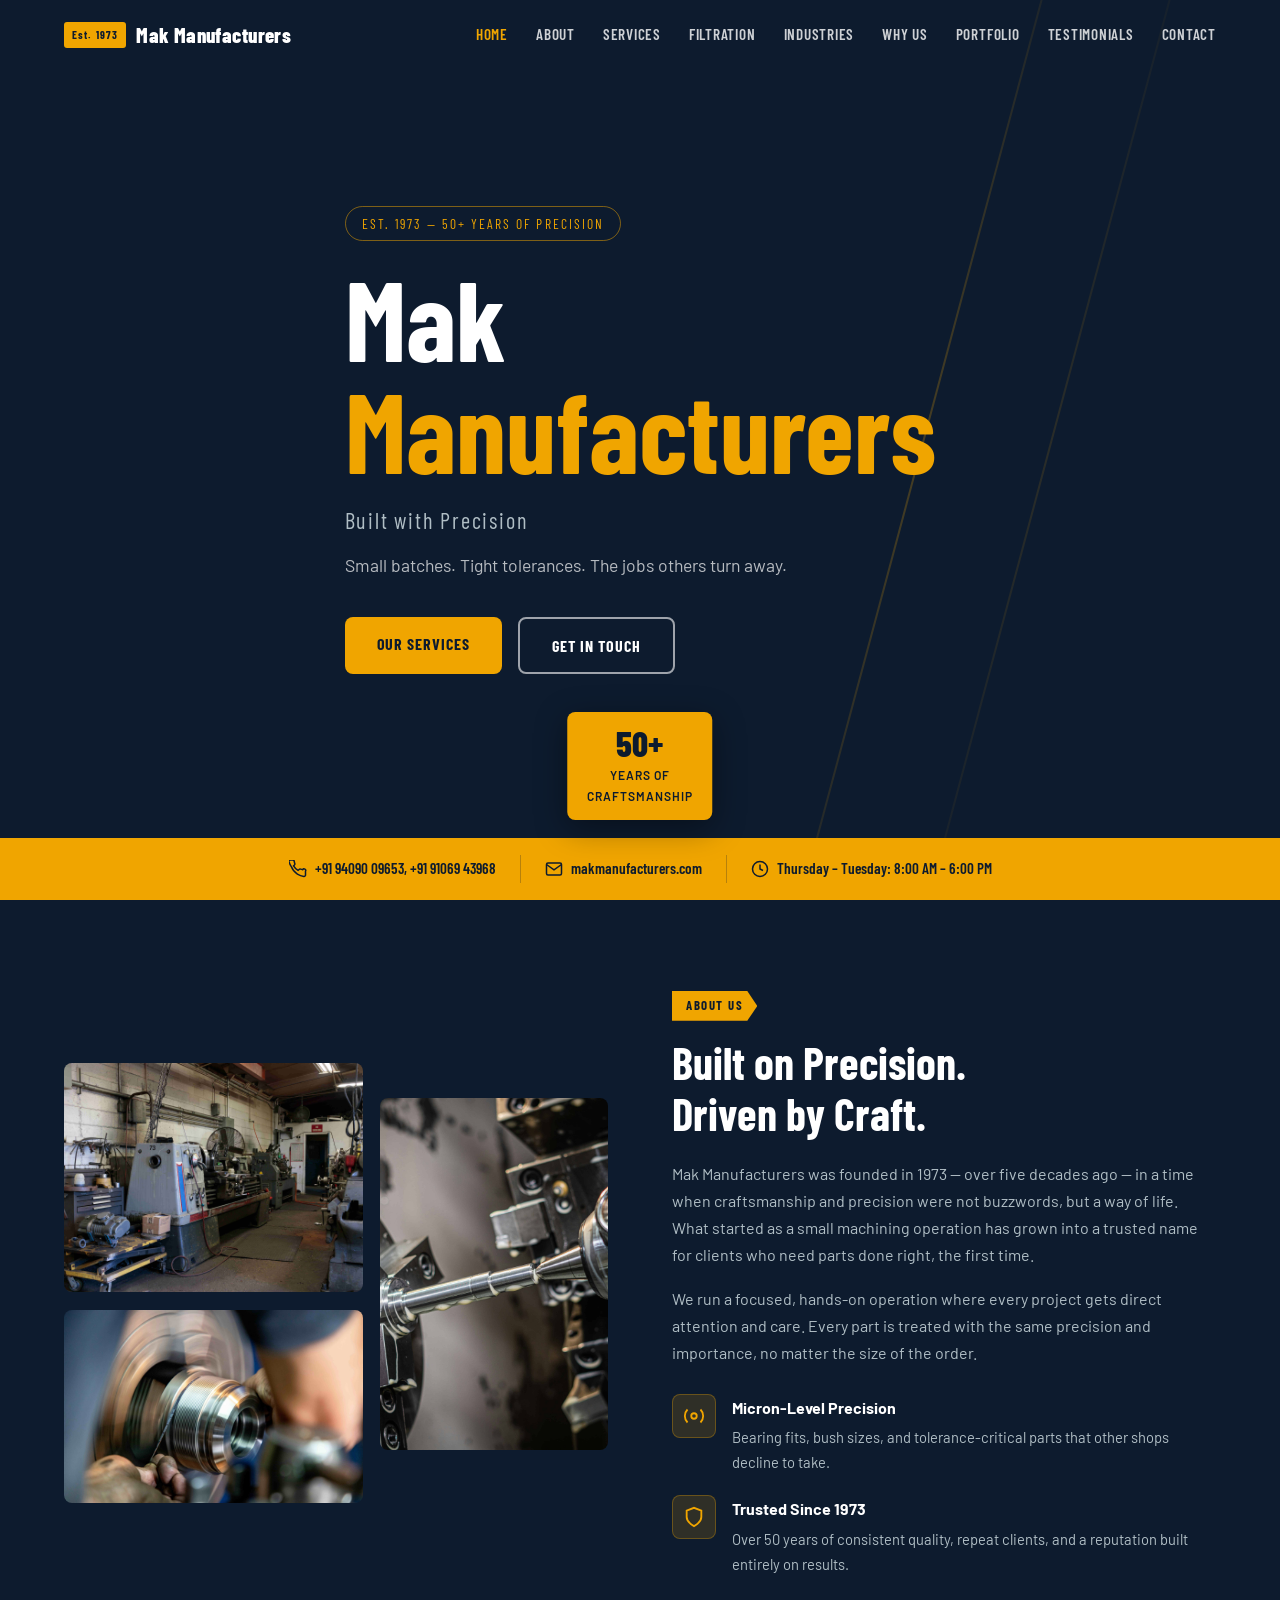
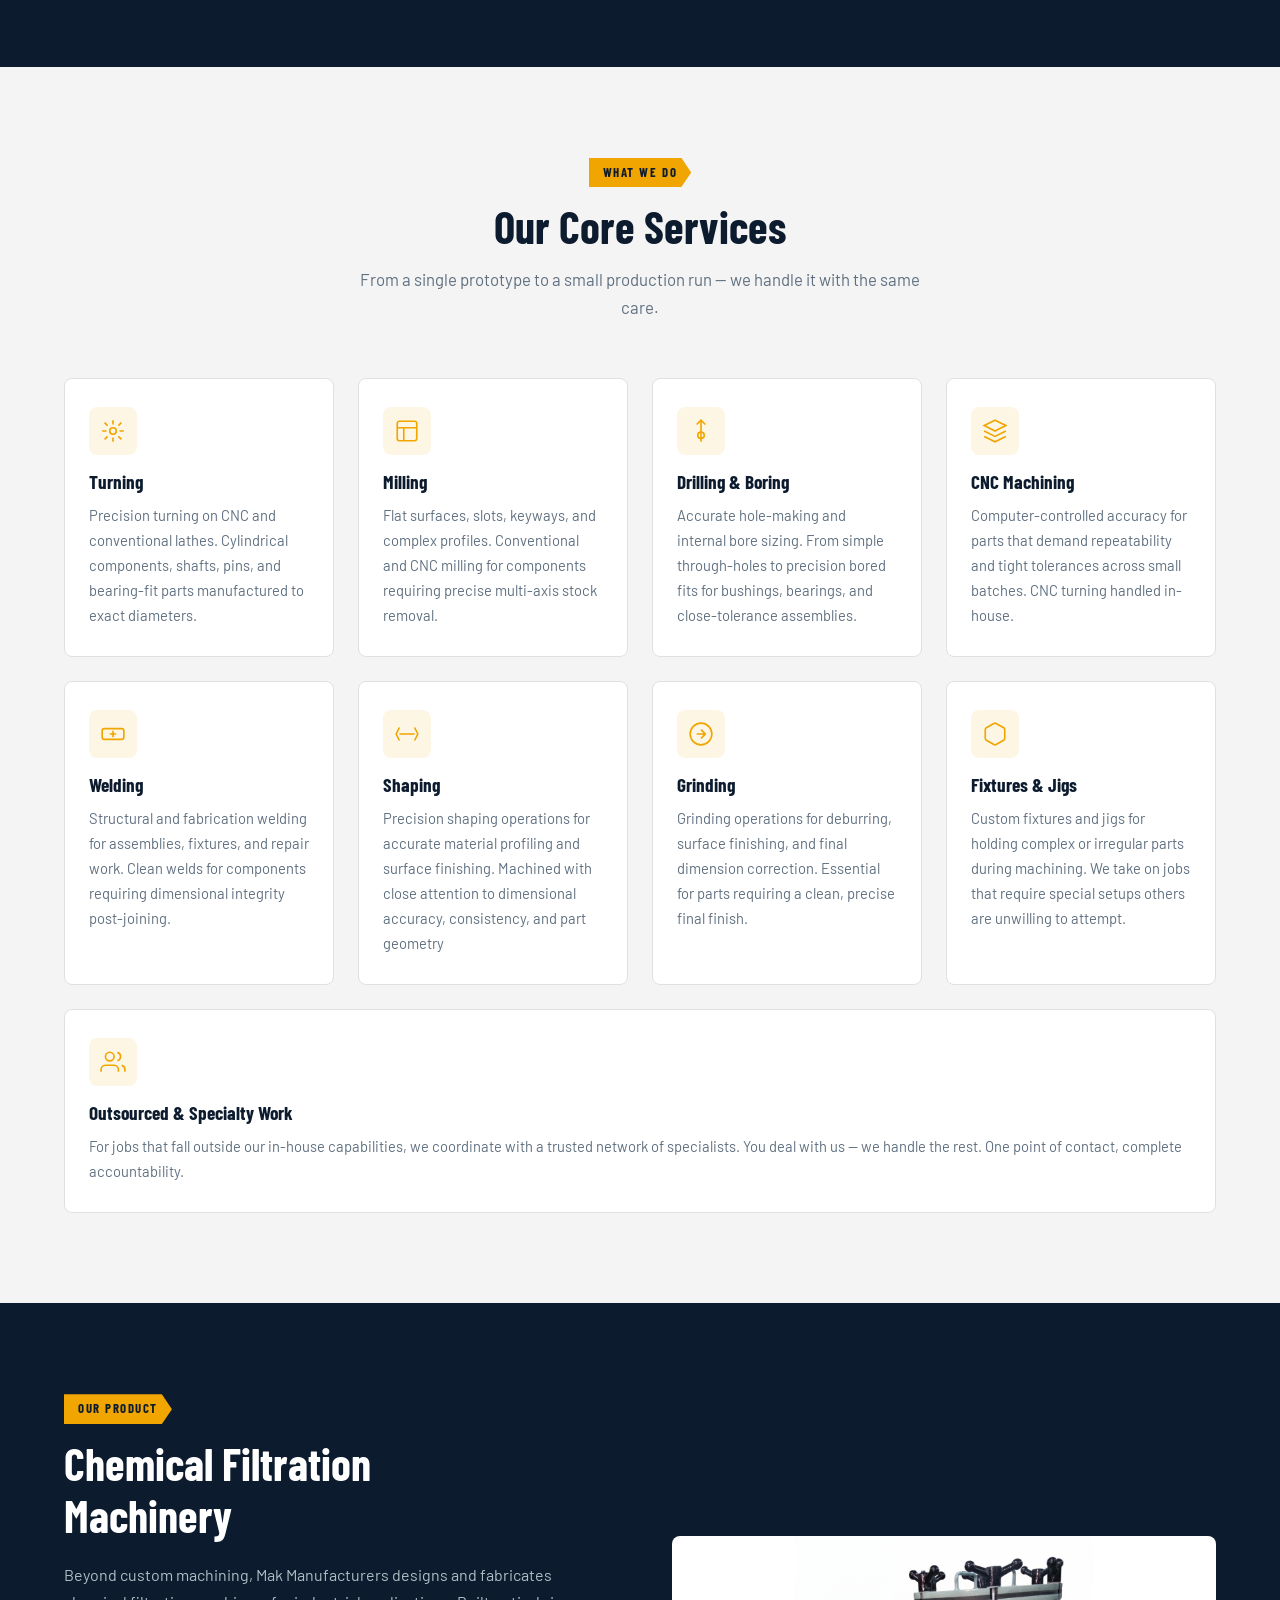
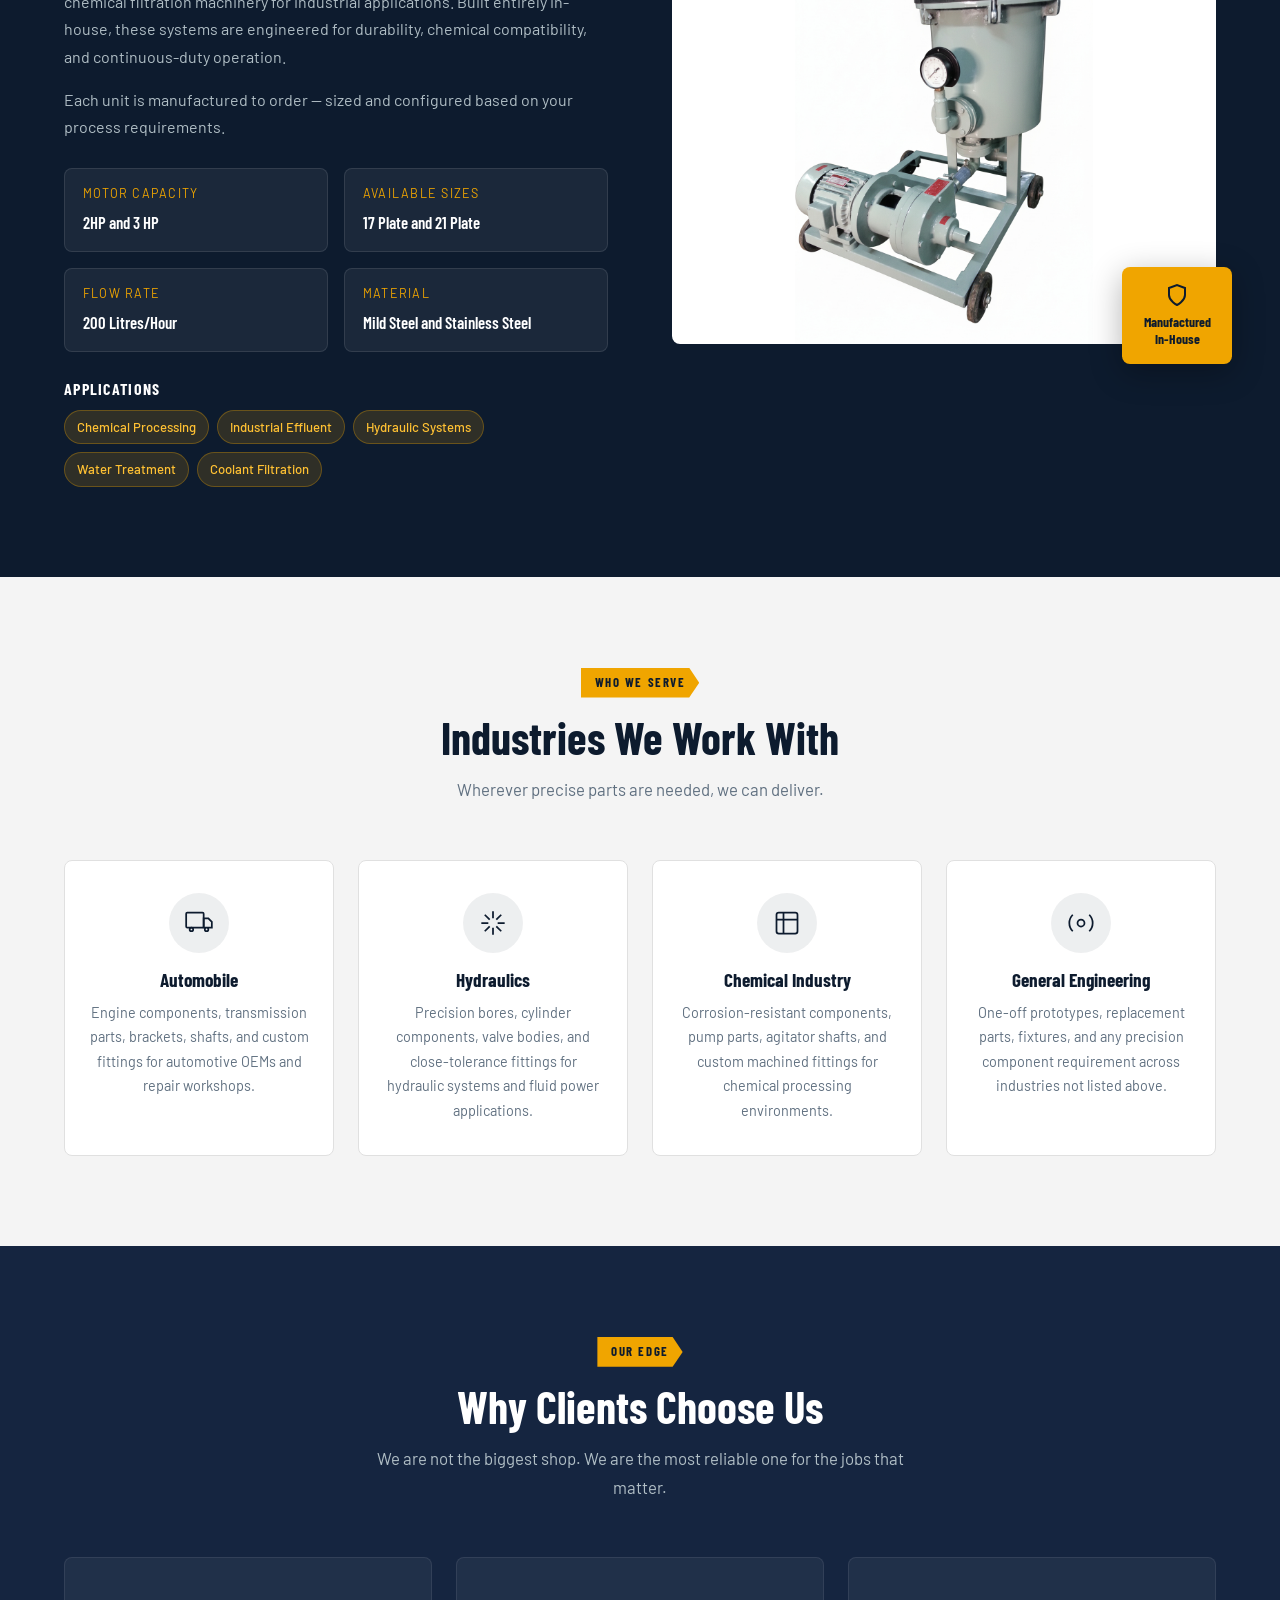
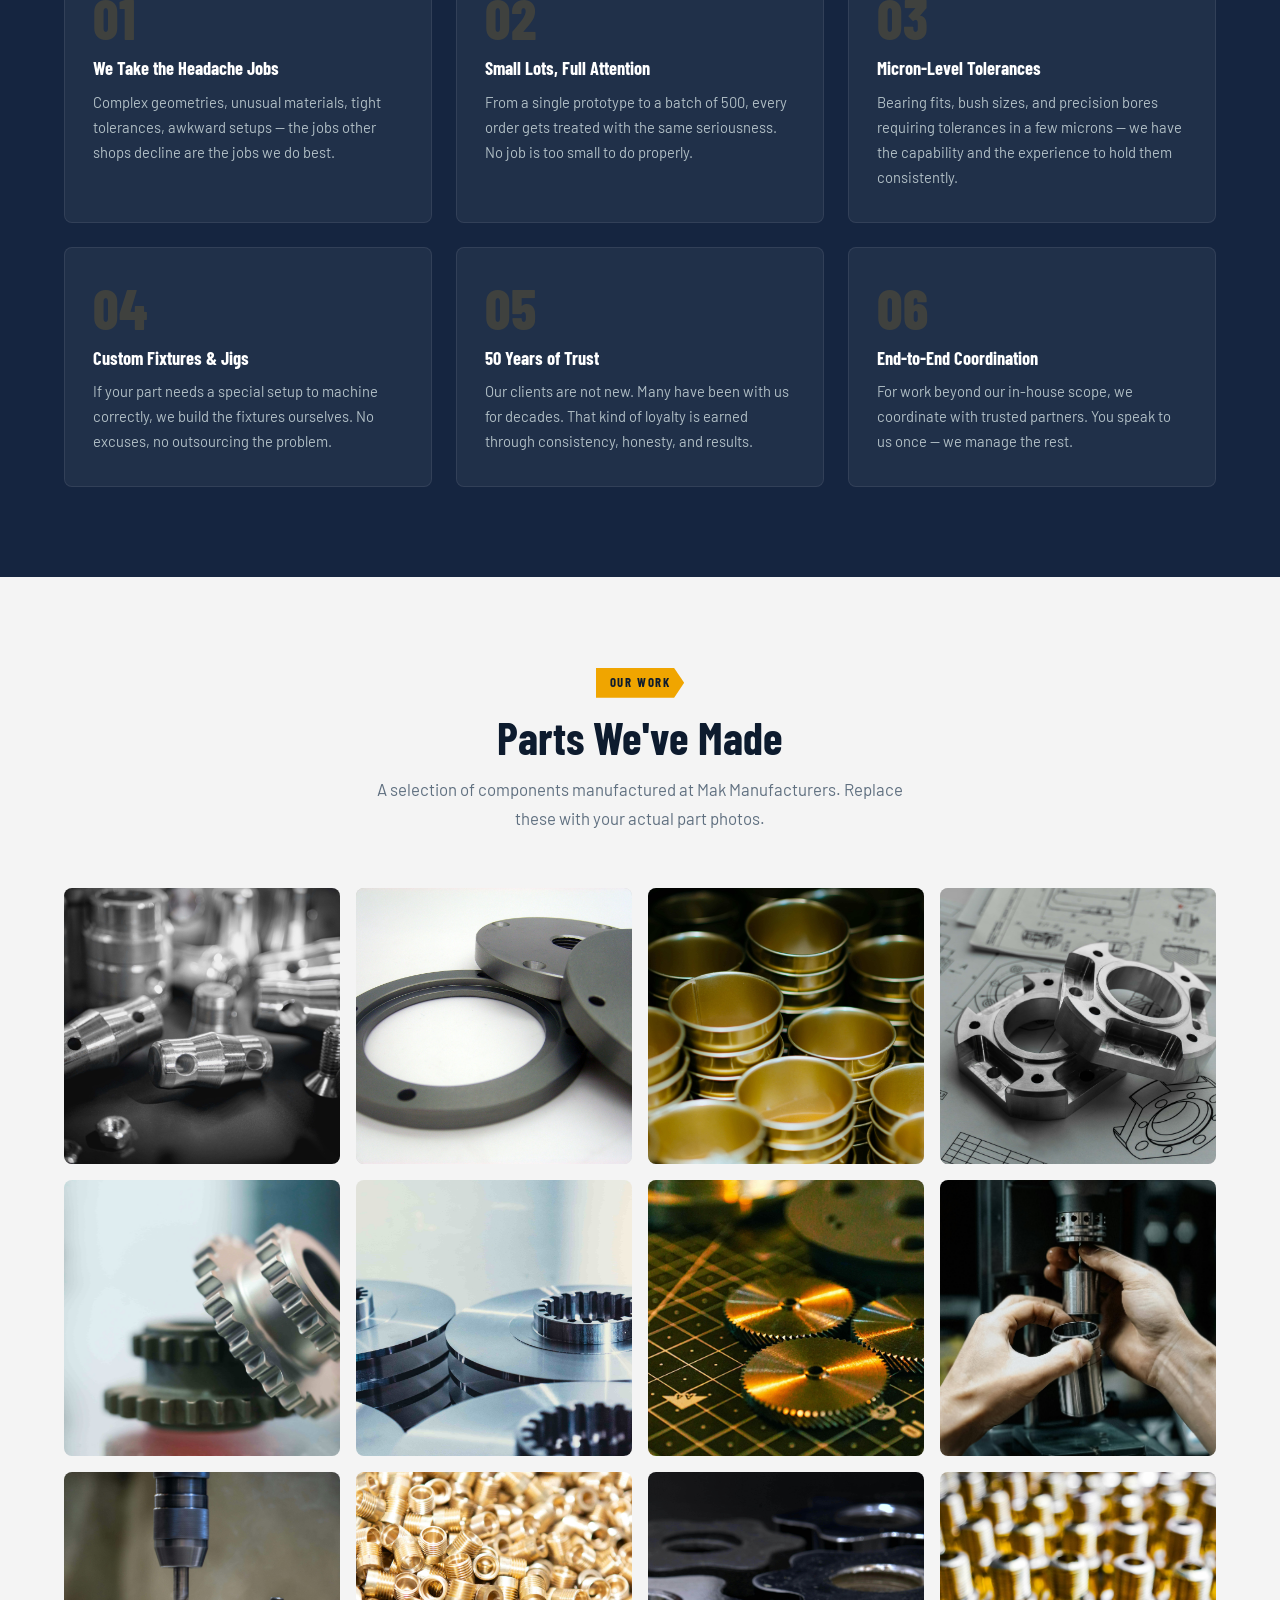
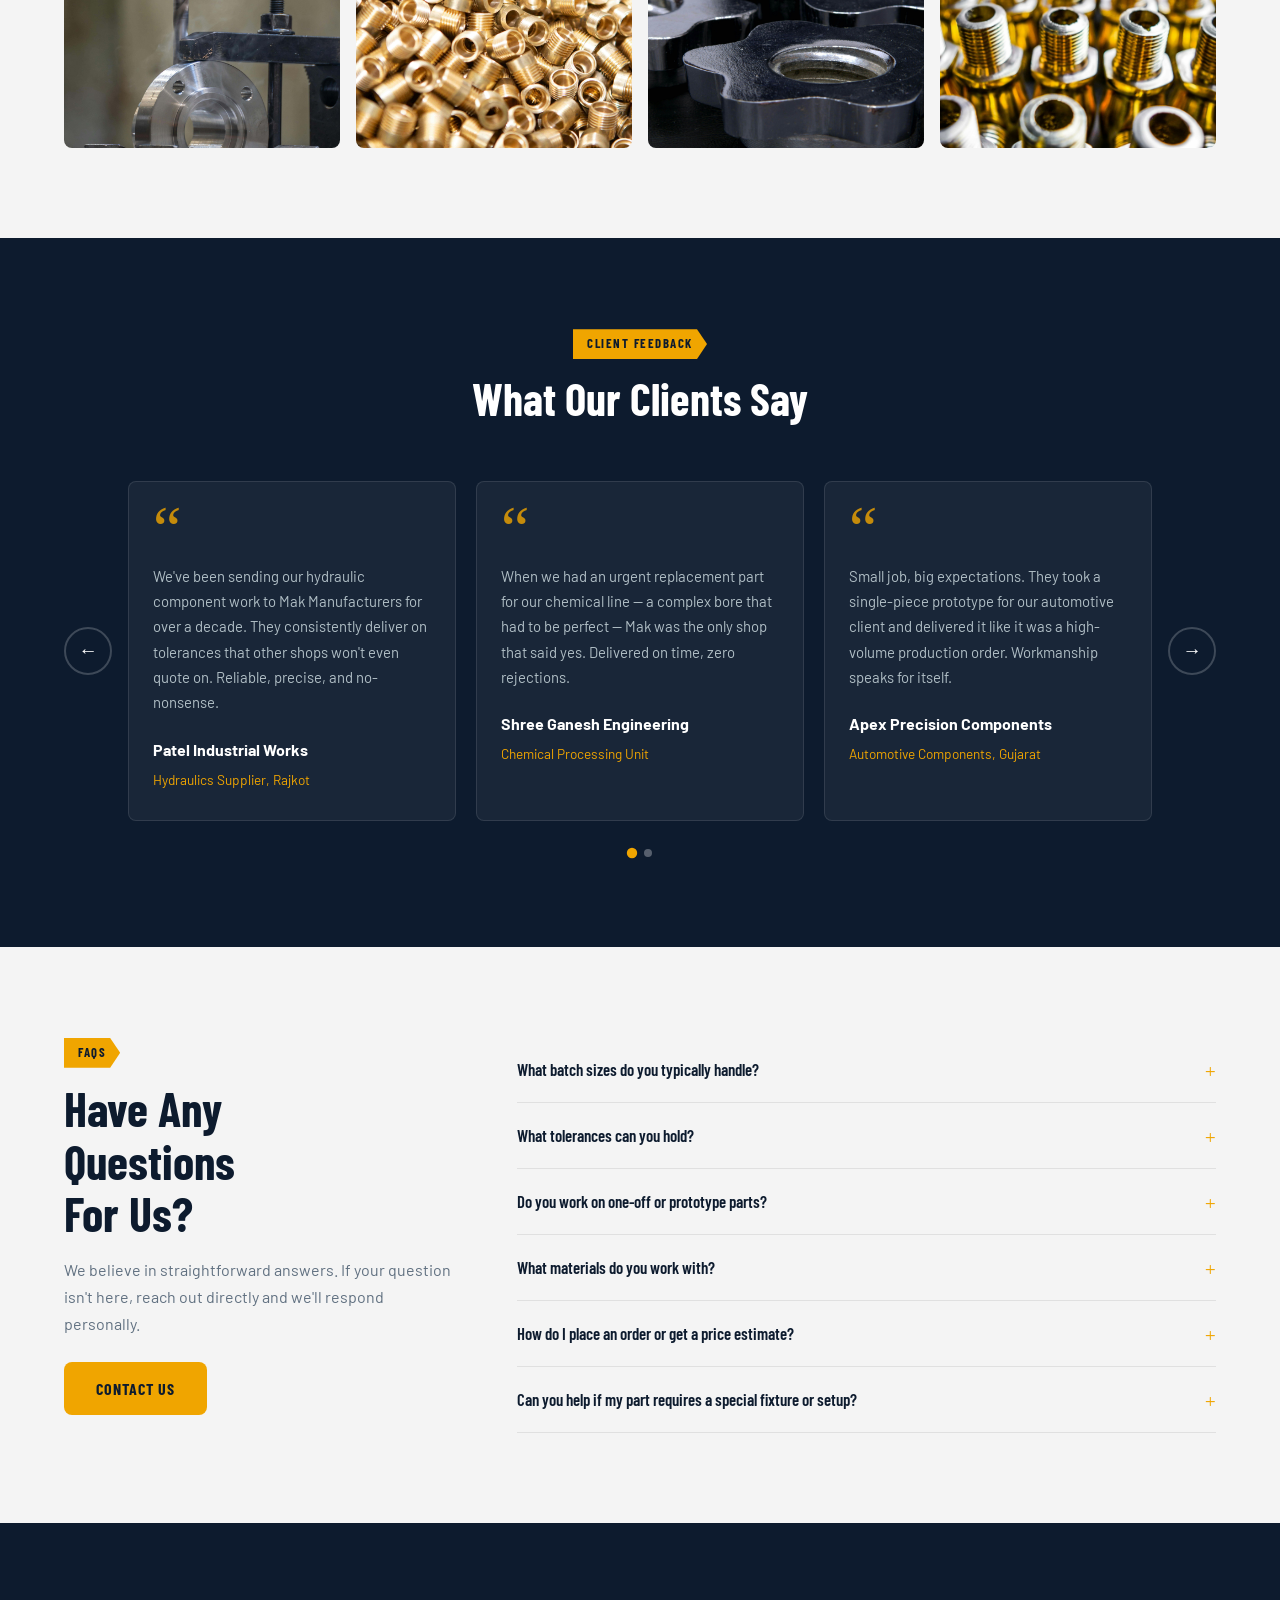
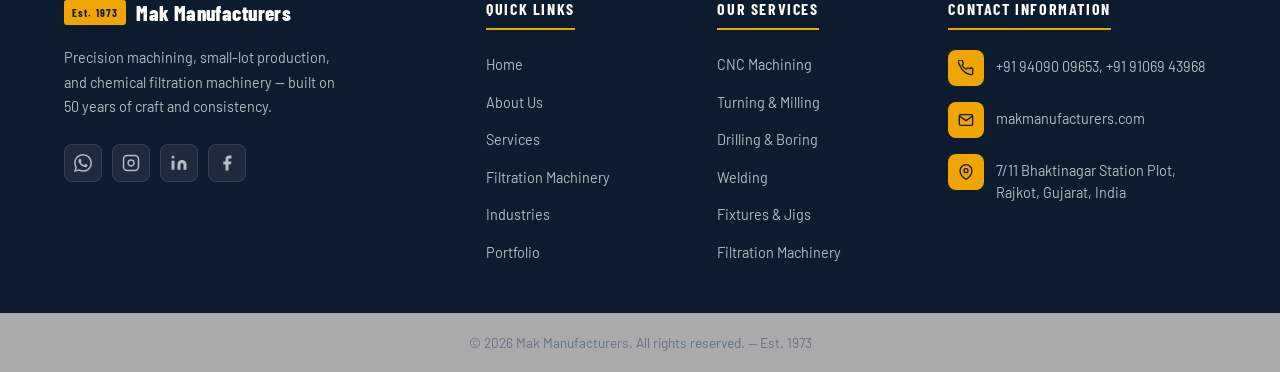
==== index.html @ 1091ca7b "Add files via upload" ====
<!doctype html>
<html lang="en">
  <head>
    <meta charset="UTF-8" />
    <meta name="viewport" content="width=device-width, initial-scale=1.0" />
    <title>Mak Manufacturers | Precision Machining Since 1973</title>
    <link rel="preconnect" href="https://fonts.googleapis.com" />
    <link rel="preconnect" href="https://fonts.gstatic.com" crossorigin />
    <link
      href="https://fonts.googleapis.com/css2?family=Barlow+Condensed:wght@400;600;700;800&family=Barlow:wght@300;400;500;600&display=swap"
      rel="stylesheet"
    />
    <link rel="stylesheet" href="style.css" />
  </head>
  <body>
    <!-- ============================================================
       NAVIGATION
  ============================================================ -->
    <header class="navbar" id="navbar">
      <div class="nav-inner">
        <a href="#home" class="nav-logo">
          <span class="logo-badge">Est. 1973</span>
          <span class="logo-name">Mak Manufacturers</span>
        </a>
        <nav class="nav-links" id="navLinks">
          <a href="#home">Home</a>
          <a href="#about">About</a>
          <a href="#services">Services</a>
          <a href="#filtration">Filtration</a>
          <a href="#industries">Industries</a>
          <a href="#why-us">Why Us</a>
          <a href="#portfolio">Portfolio</a>
          <a href="#testimonials">Testimonials</a>
          <a href="#contact">Contact</a>
        </nav>
        <button class="hamburger" id="hamburger" aria-label="Toggle menu">
          <span></span><span></span><span></span>
        </button>
      </div>
    </header>

    <!-- ============================================================
       HERO
  ============================================================ -->
    <section class="hero" id="home">
      <div class="hero-overlay"></div>
      <!-- Geometric accent lines -->
      <div class="hero-lines">
        <div class="hline hline-1"></div>
        <div class="hline hline-2"></div>
      </div>
      <div class="hero-content">
        <div class="hero-badge">Est. 1973 &mdash; 50+ Years of Precision</div>
        <h1 class="hero-title">
          Mak<br />
          <span class="hero-title-accent">Manufacturers</span>
        </h1>
        <p class="hero-tagline">Built with Precision</p>
        <p class="hero-sub">
          Small batches. Tight tolerances. The jobs others turn away.
        </p>
        <div class="hero-cta-row">
          <a href="#services" class="btn btn-primary">Our Services</a>
          <a href="#contact" class="btn btn-outline">Get In Touch</a>
        </div>
      </div>
      <!-- Bottom info bar -->
      <div class="hero-infobar">
        <div class="infobar-item">
          <svg
            viewBox="0 0 24 24"
            fill="none"
            stroke="currentColor"
            stroke-width="2"
          >
            <path
              d="M22 16.92v3a2 2 0 01-2.18 2 19.79 19.79 0 01-8.63-3.07A19.5 19.5 0 013.07 8.81 19.79 19.79 0 01.02 2.18 2 2 0 012 0h3a2 2 0 012 1.72c.127.96.361 1.903.7 2.81a2 2 0 01-.45 2.11L6.09 7.91a16 16 0 006 6l1.27-1.27a2 2 0 012.11-.45c.907.339 1.85.573 2.81.7A2 2 0 0122 14.92z"
            />
          </svg>
          <span>+91 94090 09653, +91 91069 43968</span>
        </div>
        <div class="infobar-divider"></div>
        <div class="infobar-item">
          <svg
            viewBox="0 0 24 24"
            fill="none"
            stroke="currentColor"
            stroke-width="2"
          >
            <path
              d="M4 4h16c1.1 0 2 .9 2 2v12c0 1.1-.9 2-2 2H4c-1.1 0-2-.9-2-2V6c0-1.1.9-2 2-2z"
            />
            <polyline points="22,6 12,13 2,6" />
          </svg>
          <span>makmanufacturers.com</span>
        </div>
        <div class="infobar-divider"></div>
        <div class="infobar-item">
          <svg
            viewBox="0 0 24 24"
            fill="none"
            stroke="currentColor"
            stroke-width="2"
          >
            <circle cx="12" cy="12" r="10" />
            <polyline points="12 6 12 12 16 14" />
          </svg>
          <span>Thursday – Tuesday: 8:00 AM – 6:00 PM</span>
        </div>
      </div>
    </section>

    <!-- ============================================================
       ABOUT US
  ============================================================ -->
    <section class="about section-dark" id="about">
      <div class="container">
        <div class="about-grid">
          <!-- Image collage -->
          <div class="about-images">
            <div class="img-collage">
              <div class="img-card img-card-top">
                <img
                  src="assets/about-1.jpg"
                  alt="Machine shop floor"
                  onerror="this.parentElement.classList.add('img-placeholder')"
                />
              </div>
              <div class="img-card img-card-bottom">
                <img
                  src="assets/about-2.jpg"
                  alt="Precision machined part"
                  onerror="this.parentElement.classList.add('img-placeholder')"
                />
              </div>
              <div class="img-card img-card-right">
                <img
                  src="assets/about-3.jpg"
                  alt="CNC work in progress"
                  onerror="this.parentElement.classList.add('img-placeholder')"
                />
              </div>
            </div>
            <!-- Floating stat badge -->
            <div class="stat-badge">
              <span class="stat-num">50+</span>
              <span class="stat-label">Years of<br />Craftsmanship</span>
            </div>
          </div>
          <!-- Text content -->
          <div class="about-text">
            <div class="section-label">About Us</div>
            <h2 class="section-title">
              Built on Precision.<br />Driven by Craft.
            </h2>
            <p>
              Mak Manufacturers was founded in 1973 — over five decades ago — in
              a time when craftsmanship and precision were not buzzwords, but a
              way of life. What started as a small machining operation has grown
              into a trusted name for clients who need parts done right, the
              first time.
            </p>
            <p>
              We run a focused, hands-on operation where every project gets
              direct attention and care. Every part is treated with the same
              precision and importance, no matter the size of the order.
            </p>
            <div class="about-highlights">
              <div class="highlight-item">
                <div class="highlight-icon">
                  <svg
                    viewBox="0 0 24 24"
                    fill="none"
                    stroke="currentColor"
                    stroke-width="2"
                  >
                    <circle cx="12" cy="12" r="3" />
                    <path
                      d="M19.07 4.93a10 10 0 010 14.14M4.93 4.93a10 10 0 000 14.14"
                    />
                  </svg>
                </div>
                <div>
                  <strong>Micron-Level Precision</strong>
                  <p>
                    Bearing fits, bush sizes, and tolerance-critical parts that
                    other shops decline to take.
                  </p>
                </div>
              </div>
              <div class="highlight-item">
                <div class="highlight-icon">
                  <svg
                    viewBox="0 0 24 24"
                    fill="none"
                    stroke="currentColor"
                    stroke-width="2"
                  >
                    <path d="M12 22s8-4 8-10V5l-8-3-8 3v7c0 6 8 10 8 10z" />
                  </svg>
                </div>
                <div>
                  <strong>Trusted Since 1973</strong>
                  <p>
                    Over 50 years of consistent quality, repeat clients, and a
                    reputation built entirely on results.
                  </p>
                </div>
              </div>
            </div>
          </div>
        </div>
      </div>
    </section>

    <!-- ============================================================
       SERVICES
  ============================================================ -->
    <section class="services section-light" id="services">
      <div class="container">
        <div class="section-header">
          <div class="section-label">What We Do</div>
          <h2 class="section-title">Our Core Services</h2>
          <p class="section-sub">
            From a single prototype to a small production run — we handle it
            with the same care.
          </p>
        </div>
        <div class="services-grid">
          <div class="service-card">
            <div class="service-icon">
              <svg
                viewBox="0 0 24 24"
                fill="none"
                stroke="currentColor"
                stroke-width="1.5"
              >
                <circle cx="12" cy="12" r="3" />
                <path
                  d="M12 2v4M12 18v4M4.22 4.22l2.83 2.83M16.95 16.95l2.83 2.83M2 12h4M18 12h4M4.22 19.78l2.83-2.83M16.95 7.05l2.83-2.83"
                />
              </svg>
            </div>
            <h3>Turning</h3>
            <p>
              Precision turning on CNC and conventional lathes. Cylindrical
              components, shafts, pins, and bearing-fit parts manufactured to
              exact diameters.
            </p>
          </div>

          <div class="service-card">
            <div class="service-icon">
              <svg
                viewBox="0 0 24 24"
                fill="none"
                stroke="currentColor"
                stroke-width="1.5"
              >
                <rect x="3" y="3" width="18" height="18" rx="2" />
                <path d="M3 9h18M9 21V9" />
              </svg>
            </div>
            <h3>Milling</h3>
            <p>
              Flat surfaces, slots, keyways, and complex profiles. Conventional
              and CNC milling for components requiring precise multi-axis stock
              removal.
            </p>
          </div>

          <div class="service-card">
            <div class="service-icon">
              <svg
                viewBox="0 0 24 24"
                fill="none"
                stroke="currentColor"
                stroke-width="1.5"
              >
                <line x1="12" y1="2" x2="12" y2="22" />
                <path d="M8 6l4-4 4 4" />
                <circle cx="12" cy="16" r="3" />
              </svg>
            </div>
            <h3>Drilling &amp; Boring</h3>
            <p>
              Accurate hole-making and internal bore sizing. From simple
              through-holes to precision bored fits for bushings, bearings, and
              close-tolerance assemblies.
            </p>
          </div>

          <div class="service-card">
            <div class="service-icon">
              <svg
                viewBox="0 0 24 24"
                fill="none"
                stroke="currentColor"
                stroke-width="1.5"
              >
                <path
                  d="M12 2L2 7l10 5 10-5-10-5zM2 17l10 5 10-5M2 12l10 5 10-5"
                />
              </svg>
            </div>
            <h3>CNC Machining</h3>
            <p>
              Computer-controlled accuracy for parts that demand repeatability
              and tight tolerances across small batches. CNC turning handled
              in-house.
            </p>
          </div>

          <div class="service-card">
            <div class="service-icon">
              <svg
                viewBox="0 0 24 24"
                fill="none"
                stroke="currentColor"
                stroke-width="1.5"
              >
                <path
                  d="M20 7H4a2 2 0 00-2 2v6a2 2 0 002 2h16a2 2 0 002-2V9a2 2 0 00-2-2z"
                />
                <path d="M9 12h6M12 9v6" />
              </svg>
            </div>
            <h3>Welding</h3>
            <p>
              Structural and fabrication welding for assemblies, fixtures, and
              repair work. Clean welds for components requiring dimensional
              integrity post-joining.
            </p>
          </div>

          <div class="service-card">
            <div class="service-icon">
              <svg
                viewBox="0 0 24 24"
                fill="none"
                stroke="currentColor"
                stroke-width="1.5"
              >
                <line x1="5" y1="12" x2="19" y2="12" />
                <path d="M5 6l-3 6 3 6" />
                <path d="M19 6l3 6-3 6" />
              </svg>
            </div>
            <h3>Shaping</h3>
            <p>
              Precision shaping operations for accurate material profiling and
              surface finishing. Machined with close attention to dimensional
              accuracy, consistency, and part geometry
            </p>
          </div>

          <div class="service-card">
            <div class="service-icon">
              <svg
                viewBox="0 0 24 24"
                fill="none"
                stroke="currentColor"
                stroke-width="1.5"
              >
                <circle cx="12" cy="12" r="10" />
                <path d="M8 12h8M12 8l4 4-4 4" />
              </svg>
            </div>
            <h3>Grinding</h3>
            <p>
              Grinding operations for deburring, surface finishing, and final
              dimension correction. Essential for parts requiring a clean,
              precise final finish.
            </p>
          </div>

          <div class="service-card">
            <div class="service-icon">
              <svg
                viewBox="0 0 24 24"
                fill="none"
                stroke="currentColor"
                stroke-width="1.5"
              >
                <path
                  d="M21 16V8a2 2 0 00-1-1.73l-7-4a2 2 0 00-2 0l-7 4A2 2 0 003 8v8a2 2 0 001 1.73l7 4a2 2 0 002 0l7-4A2 2 0 0021 16z"
                />
              </svg>
            </div>
            <h3>Fixtures &amp; Jigs</h3>
            <p>
              Custom fixtures and jigs for holding complex or irregular parts
              during machining. We take on jobs that require special setups
              others are unwilling to attempt.
            </p>
          </div>

          <div class="service-card service-card-wide">
            <div class="service-icon">
              <svg
                viewBox="0 0 24 24"
                fill="none"
                stroke="currentColor"
                stroke-width="1.5"
              >
                <path d="M17 21v-2a4 4 0 00-4-4H5a4 4 0 00-4 4v2" />
                <circle cx="9" cy="7" r="4" />
                <path d="M23 21v-2a4 4 0 00-3-3.87M16 3.13a4 4 0 010 7.75" />
              </svg>
            </div>
            <h3>Outsourced &amp; Specialty Work</h3>
            <p>
              For jobs that fall outside our in-house capabilities, we
              coordinate with a trusted network of specialists. You deal with us
              — we handle the rest. One point of contact, complete
              accountability.
            </p>
          </div>
        </div>
      </div>
    </section>

    <!-- ============================================================
       CHEMICAL FILTRATION MACHINERY
  ============================================================ -->
    <section class="filtration section-dark" id="filtration">
      <div class="container">
        <div class="filtration-grid">
          <div class="filtration-text">
            <div class="section-label">Our Product</div>
            <h2 class="section-title">Chemical Filtration<br />Machinery</h2>
            <p>
              Beyond custom machining, Mak Manufacturers designs and fabricates
              chemical filtration machinery for industrial applications. Built
              entirely in-house, these systems are engineered for durability,
              chemical compatibility, and continuous-duty operation.
            </p>
            <p>
              Each unit is manufactured to order — sized and configured based on
              your process requirements.
            </p>

            <div class="spec-grid">
              <div class="spec-item">
                <span class="spec-label">Motor Capacity</span>
                <span class="spec-value">2HP and 3 HP</span>
              </div>
              <div class="spec-item">
                <span class="spec-label">Available Sizes</span>
                <span class="spec-value">17 Plate and 21 Plate</span>
              </div>
              <div class="spec-item">
                <span class="spec-label">Flow Rate</span>
                <span class="spec-value">200 Litres/Hour</span>
              </div>
              <div class="spec-item">
                <span class="spec-label">Material</span>
                <span class="spec-value">Mild Steel and Stainless Steel</span>
              </div>
            </div>

            <div class="filtration-apps">
              <h4>Applications</h4>
              <div class="app-tags">
                <span class="tag">Chemical Processing</span>
                <span class="tag">Industrial Effluent</span>
                <span class="tag">Hydraulic Systems</span>
                <span class="tag">Water Treatment</span>
                <span class="tag">Coolant Filtration</span>
              </div>
            </div>
          </div>

          <div class="filtration-image">
            <div class="filtration-img-wrapper img-placeholder-large">
              <img
                src="assets/filtration.jpg"
                alt="Chemical Filtration Machinery"
                onerror="this.style.display = 'none'"
              />
              <div class="placeholder-text">Product Image</div>
            </div>
            <div class="filtration-badge">
              <svg
                viewBox="0 0 24 24"
                fill="none"
                stroke="currentColor"
                stroke-width="2"
              >
                <path d="M12 22s8-4 8-10V5l-8-3-8 3v7c0 6 8 10 8 10z" />
              </svg>
              <span>Manufactured<br />In-House</span>
            </div>
          </div>
        </div>
      </div>
    </section>

    <!-- ============================================================
       INDUSTRIES SERVED
  ============================================================ -->
    <section class="industries section-light" id="industries">
      <div class="container">
        <div class="section-header">
          <div class="section-label">Who We Serve</div>
          <h2 class="section-title">Industries We Work With</h2>
          <p class="section-sub">
            Wherever precise parts are needed, we can deliver.
          </p>
        </div>
        <div class="industries-grid">
          <div class="industry-card">
            <div class="industry-icon">
              <svg
                viewBox="0 0 24 24"
                fill="none"
                stroke="currentColor"
                stroke-width="1.5"
              >
                <rect x="1" y="3" width="15" height="13" rx="1" />
                <path
                  d="M16 8h4l3 3v5h-7V8zM5.5 19a1.5 1.5 0 100-3 1.5 1.5 0 000 3zM18.5 19a1.5 1.5 0 100-3 1.5 1.5 0 000 3z"
                />
              </svg>
            </div>
            <h3>Automobile</h3>
            <p>
              Engine components, transmission parts, brackets, shafts, and
              custom fittings for automotive OEMs and repair workshops.
            </p>
          </div>

          <div class="industry-card">
            <div class="industry-icon">
              <svg
                viewBox="0 0 24 24"
                fill="none"
                stroke="currentColor"
                stroke-width="1.5"
              >
                <path
                  d="M12 2v6M12 22v-6M4.93 4.93l4.24 4.24M14.83 14.83l4.24 4.24M2 12h6M22 12h-6M4.93 19.07l4.24-4.24M14.83 9.17l4.24-4.24"
                />
              </svg>
            </div>
            <h3>Hydraulics</h3>
            <p>
              Precision bores, cylinder components, valve bodies, and
              close-tolerance fittings for hydraulic systems and fluid power
              applications.
            </p>
          </div>

          <div class="industry-card">
            <div class="industry-icon">
              <svg
                viewBox="0 0 24 24"
                fill="none"
                stroke="currentColor"
                stroke-width="1.5"
              >
                <path
                  d="M9 3H5a2 2 0 00-2 2v4m6-6h10a2 2 0 012 2v4M9 3v18m0 0h10a2 2 0 002-2V9M9 21H5a2 2 0 01-2-2V9m0 0h18"
                />
              </svg>
            </div>
            <h3>Chemical Industry</h3>
            <p>
              Corrosion-resistant components, pump parts, agitator shafts, and
              custom machined fittings for chemical processing environments.
            </p>
          </div>

          <div class="industry-card">
            <div class="industry-icon">
              <svg
                viewBox="0 0 24 24"
                fill="none"
                stroke="currentColor"
                stroke-width="1.5"
              >
                <circle cx="12" cy="12" r="3" />
                <path
                  d="M19.07 4.93a10 10 0 010 14.14M4.93 4.93a10 10 0 000 14.14"
                />
              </svg>
            </div>
            <h3>General Engineering</h3>
            <p>
              One-off prototypes, replacement parts, fixtures, and any precision
              component requirement across industries not listed above.
            </p>
          </div>
        </div>
      </div>
    </section>

    <!-- ============================================================
       WHY US
  ============================================================ -->
    <section class="why-us section-accent" id="why-us">
      <div class="container">
        <div class="section-header section-header-light">
          <div class="section-label section-label-light">Our Edge</div>
          <h2 class="section-title">Why Clients Choose Us</h2>
          <p class="section-sub">
            We are not the biggest shop. We are the most reliable one for the
            jobs that matter.
          </p>
        </div>
        <div class="why-grid">
          <div class="why-card">
            <div class="why-number">01</div>
            <h3>We Take the Headache Jobs</h3>
            <p>
              Complex geometries, unusual materials, tight tolerances, awkward
              setups — the jobs other shops decline are the jobs we do best.
            </p>
          </div>

          <div class="why-card">
            <div class="why-number">02</div>
            <h3>Small Lots, Full Attention</h3>
            <p>
              From a single prototype to a batch of 500, every order gets
              treated with the same seriousness. No job is too small to do
              properly.
            </p>
          </div>

          <div class="why-card">
            <div class="why-number">03</div>
            <h3>Micron-Level Tolerances</h3>
            <p>
              Bearing fits, bush sizes, and precision bores requiring tolerances
              in a few microns — we have the capability and the experience to
              hold them consistently.
            </p>
          </div>

          <div class="why-card">
            <div class="why-number">04</div>
            <h3>Custom Fixtures & Jigs</h3>
            <p>
              If your part needs a special setup to machine correctly, we build
              the fixtures ourselves. No excuses, no outsourcing the problem.
            </p>
          </div>

          <div class="why-card">
            <div class="why-number">05</div>
            <h3>50 Years of Trust</h3>
            <p>
              Our clients are not new. Many have been with us for decades. That
              kind of loyalty is earned through consistency, honesty, and
              results.
            </p>
          </div>

          <div class="why-card">
            <div class="why-number">06</div>
            <h3>End-to-End Coordination</h3>
            <p>
              For work beyond our in-house scope, we coordinate with trusted
              partners. You speak to us once — we manage the rest.
            </p>
          </div>
        </div>
      </div>
    </section>

    <!-- ============================================================
       PORTFOLIO
  ============================================================ -->
    <section class="portfolio section-light" id="portfolio">
      <div class="container">
        <div class="section-header">
          <div class="section-label">Our Work</div>
          <h2 class="section-title">Parts We've Made</h2>
          <p class="section-sub">
            A selection of components manufactured at Mak Manufacturers. Replace
            these with your actual part photos.
          </p>
        </div>
        <div class="portfolio-grid" id="portfolioGrid">
          <!-- Cards generated by JS -->
        </div>
      </div>
      <!-- Lightbox -->
      <div class="lightbox" id="lightbox">
        <button class="lightbox-close" id="lightboxClose">&times;</button>
        <button class="lightbox-prev" id="lightboxPrev">&#8592;</button>
        <button class="lightbox-next" id="lightboxNext">&#8594;</button>
        <div class="lightbox-img-wrap">
          <img id="lightboxImg" src="" alt="" />
          <div class="lightbox-caption" id="lightboxCaption"></div>
        </div>
      </div>
    </section>

    <!-- ============================================================
       TESTIMONIALS
  ============================================================ -->
    <section class="testimonials section-dark" id="testimonials">
      <div class="container">
        <div class="section-header">
          <div class="section-label">Client Feedback</div>
          <h2 class="section-title">What Our Clients Say</h2>
        </div>
        <div class="testimonial-slider">
          <button class="tslider-btn tslider-prev" id="tPrev">&#8592;</button>
          <div class="tslider-track" id="tTrack">
            <div class="testimonial-card">
              <div class="tcard-quote">&ldquo;</div>
              <p>
                We've been sending our hydraulic component work to Mak
                Manufacturers for over a decade. They consistently deliver on
                tolerances that other shops won't even quote on. Reliable,
                precise, and no-nonsense.
              </p>
              <div class="tcard-author">
                <strong>Patel Industrial Works</strong>
                <span>Hydraulics Supplier, Rajkot</span>
              </div>
            </div>

            <div class="testimonial-card">
              <div class="tcard-quote">&ldquo;</div>
              <p>
                When we had an urgent replacement part for our chemical line — a
                complex bore that had to be perfect — Mak was the only shop that
                said yes. Delivered on time, zero rejections.
              </p>
              <div class="tcard-author">
                <strong>Shree Ganesh Engineering</strong>
                <span>Chemical Processing Unit</span>
              </div>
            </div>

            <div class="testimonial-card">
              <div class="tcard-quote">&ldquo;</div>
              <p>
                Small job, big expectations. They took a single-piece prototype
                for our automotive client and delivered it like it was a
                high-volume production order. Workmanship speaks for itself.
              </p>
              <div class="tcard-author">
                <strong>Apex Precision Components</strong>
                <span>Automotive Components, Gujarat</span>
              </div>
            </div>

            <div class="testimonial-card">
              <div class="tcard-quote">&ldquo;</div>
              <p>
                I've worked with many machine shops over the years. What sets
                Mak apart is that they actually understand the part — not just
                the drawing. They flag issues before they become problems.
              </p>
              <div class="tcard-author">
                <strong>Mahavir Techno Industries</strong>
                <span>Engineering Firm</span>
              </div>
            </div>
          </div>
          <button class="tslider-btn tslider-next" id="tNext">&#8594;</button>
        </div>
        <div class="tslider-dots" id="tDots"></div>
      </div>
    </section>

    <!-- ============================================================
       FAQ
  ============================================================ -->
    <section class="faq section-light" id="faq">
      <div class="container">
        <div class="faq-grid">
          <div class="faq-left">
            <div class="section-label">FAQs</div>
            <h2 class="section-title">Have Any<br />Questions<br />For Us?</h2>
            <p>
              We believe in straightforward answers. If your question isn't
              here, reach out directly and we'll respond personally.
            </p>
            <a
              href="#contact"
              class="btn btn-primary"
              style="margin-top: 1.5rem; display: inline-block"
              >Contact Us</a
            >
          </div>
          <div class="faq-right">
            <div class="faq-item">
              <button class="faq-question">
                What batch sizes do you typically handle?
                <span class="faq-icon">+</span>
              </button>
              <div class="faq-answer">
                <p>
                  We specialise in small-lot work — from a single prototype to
                  batches of approximately 50–1000 pieces depending on
                  complexity. We do not take on very high-volume mass production
                  jobs, as our focus is on precision and individual part
                  quality.
                </p>
              </div>
            </div>

            <div class="faq-item">
              <button class="faq-question">
                What tolerances can you hold?
                <span class="faq-icon">+</span>
              </button>
              <div class="faq-answer">
                <p>
                  We can hold tolerances in the range of a few microns for
                  precision fits such as bearings and bushes. Our CNC lathe and
                  skilled manual machining allow us to work to H7/g6 and similar
                  precision fits across a range of materials.
                </p>
              </div>
            </div>

            <div class="faq-item">
              <button class="faq-question">
                Do you work on one-off or prototype parts?
                <span class="faq-icon">+</span>
              </button>
              <div class="faq-answer">
                <p>
                  Absolutely. Single-piece prototype jobs are something we are
                  well-suited for. Unlike larger shops that prioritise
                  production runs, we give the same attention to a single part
                  as we would to a batch of 50.
                </p>
              </div>
            </div>

            <div class="faq-item">
              <button class="faq-question">
                What materials do you work with?
                <span class="faq-icon">+</span>
              </button>
              <div class="faq-answer">
                <p>
                  We regularly work with mild steel, stainless steel, aluminium,
                  brass, bronze, and cast iron. For speciality materials or
                  alloys, contact us and we will confirm capability before
                  committing.
                </p>
              </div>
            </div>

            <div class="faq-item">
              <button class="faq-question">
                How do I place an order or get a price estimate?
                <span class="faq-icon">+</span>
              </button>
              <div class="faq-answer">
                <p>
                  Simply contact us via phone, WhatsApp, or email with your
                  drawing, sketch, or a description of the part. We will review
                  it and get back to you with a clear turnaround time and cost
                  estimate — no obligations.
                </p>
              </div>
            </div>

            <div class="faq-item">
              <button class="faq-question">
                Can you help if my part requires a special fixture or setup?
                <span class="faq-icon">+</span>
              </button>
              <div class="faq-answer">
                <p>
                  Yes. Designing and building custom fixtures and jigs for
                  unusual or complex parts is one of our strengths. If a job
                  needs a special holding setup, we sort that out as part of the
                  job itself.
                </p>
              </div>
            </div>
          </div>
        </div>
      </div>
    </section>

    <!-- ============================================================
       CONTACT + FOOTER
  ============================================================ -->
    <footer class="footer" id="contact">
      <div class="footer-top">
        <div class="container">
          <div class="footer-grid">
            <!-- Brand column -->
            <div class="footer-brand">
              <div class="footer-logo">
                <span class="logo-badge">Est. 1973</span>
                <span class="logo-name">Mak Manufacturers</span>
              </div>
              <p>
                Precision machining, small-lot production, and chemical
                filtration machinery — built on 50 years of craft and
                consistency.
              </p>
              <div class="social-links">
                <!-- WhatsApp -->
                <a
                  href="#"
                  class="social-btn"
                  aria-label="WhatsApp"
                  title="WhatsApp"
                >
                  <svg viewBox="0 0 24 24" fill="currentColor">
                    <path
                      d="M17.472 14.382c-.297-.149-1.758-.867-2.03-.967-.273-.099-.471-.148-.67.15-.197.297-.767.966-.94 1.164-.173.199-.347.223-.644.075-.297-.15-1.255-.463-2.39-1.475-.883-.788-1.48-1.761-1.653-2.059-.173-.297-.018-.458.13-.606.134-.133.298-.347.446-.52.149-.174.198-.298.298-.497.099-.198.05-.371-.025-.52-.075-.149-.669-1.612-.916-2.207-.242-.579-.487-.5-.669-.51-.173-.008-.371-.01-.57-.01-.198 0-.52.074-.792.372-.272.297-1.04 1.016-1.04 2.479 0 1.462 1.065 2.875 1.213 3.074.149.198 2.096 3.2 5.077 4.487.709.306 1.262.489 1.694.625.712.227 1.36.195 1.871.118.571-.085 1.758-.719 2.006-1.413.248-.694.248-1.289.173-1.413-.074-.124-.272-.198-.57-.347m-5.421 7.403h-.004a9.87 9.87 0 01-5.031-1.378l-.361-.214-3.741.982.998-3.648-.235-.374a9.86 9.86 0 01-1.51-5.26c.001-5.45 4.436-9.884 9.888-9.884 2.64 0 5.122 1.03 6.988 2.898a9.825 9.825 0 012.893 6.994c-.003 5.45-4.437 9.884-9.885 9.884m8.413-18.297A11.815 11.815 0 0012.05 0C5.495 0 .16 5.335.157 11.892c0 2.096.547 4.142 1.588 5.945L.057 24l6.305-1.654a11.882 11.882 0 005.683 1.448h.005c6.554 0 11.89-5.335 11.893-11.893a11.821 11.821 0 00-3.48-8.413z"
                    />
                  </svg>
                </a>
                <!-- Instagram -->
                <a
                  href="#"
                  class="social-btn"
                  aria-label="Instagram"
                  title="Instagram"
                >
                  <svg
                    viewBox="0 0 24 24"
                    fill="none"
                    stroke="currentColor"
                    stroke-width="2"
                  >
                    <rect x="2" y="2" width="20" height="20" rx="5" ry="5" />
                    <path d="M16 11.37A4 4 0 1112.63 8 4 4 0 0116 11.37z" />
                    <line x1="17.5" y1="6.5" x2="17.51" y2="6.5" />
                  </svg>
                </a>
                <!-- LinkedIn -->
                <a
                  href="#"
                  class="social-btn"
                  aria-label="LinkedIn"
                  title="LinkedIn"
                >
                  <svg viewBox="0 0 24 24" fill="currentColor">
                    <path
                      d="M16 8a6 6 0 016 6v7h-4v-7a2 2 0 00-2-2 2 2 0 00-2 2v7h-4v-7a6 6 0 016-6zM2 9h4v12H2z"
                    />
                    <circle cx="4" cy="4" r="2" />
                  </svg>
                </a>
                <!-- Facebook -->
                <a
                  href="#"
                  class="social-btn"
                  aria-label="Facebook"
                  title="Facebook"
                >
                  <svg viewBox="0 0 24 24" fill="currentColor">
                    <path
                      d="M18 2h-3a5 5 0 00-5 5v3H7v4h3v8h4v-8h3l1-4h-4V7a1 1 0 011-1h3z"
                    />
                  </svg>
                </a>
              </div>
            </div>

            <!-- Quick links -->
            <div class="footer-col">
              <h4>Quick Links</h4>
              <ul>
                <li><a href="#home">Home</a></li>
                <li><a href="#about">About Us</a></li>
                <li><a href="#services">Services</a></li>
                <li><a href="#filtration">Filtration Machinery</a></li>
                <li><a href="#industries">Industries</a></li>
                <li><a href="#portfolio">Portfolio</a></li>
              </ul>
            </div>

            <!-- Services links -->
            <div class="footer-col">
              <h4>Our Services</h4>
              <ul>
                <li><a href="#services">CNC Machining</a></li>
                <li><a href="#services">Turning &amp; Milling</a></li>
                <li><a href="#services">Drilling &amp; Boring</a></li>
                <li><a href="#services">Welding</a></li>
                <li><a href="#services">Fixtures &amp; Jigs</a></li>
                <li><a href="#filtration">Filtration Machinery</a></li>
              </ul>
            </div>

            <!-- Contact info -->
            <div class="footer-col footer-contact">
              <h4>Contact Information</h4>
              <div class="contact-item">
                <div class="contact-icon">
                  <svg
                    viewBox="0 0 24 24"
                    fill="none"
                    stroke="currentColor"
                    stroke-width="2"
                  >
                    <path
                      d="M22 16.92v3a2 2 0 01-2.18 2 19.79 19.79 0 01-8.63-3.07A19.5 19.5 0 013.07 8.81 19.79 19.79 0 01.02 2.18 2 2 0 012 0h3a2 2 0 012 1.72c.127.96.361 1.903.7 2.81a2 2 0 01-.45 2.11L6.09 7.91a16 16 0 006 6l1.27-1.27a2 2 0 012.11-.45c.907.339 1.85.573 2.81.7A2 2 0 0122 14.92z"
                    />
                  </svg>
                </div>
                <span>+91 94090 09653, +91 91069 43968</span>
              </div>
              <div class="contact-item">
                <div class="contact-icon">
                  <svg
                    viewBox="0 0 24 24"
                    fill="none"
                    stroke="currentColor"
                    stroke-width="2"
                  >
                    <path
                      d="M4 4h16c1.1 0 2 .9 2 2v12c0 1.1-.9 2-2 2H4c-1.1 0-2-.9-2-2V6c0-1.1.9-2 2-2z"
                    />
                    <polyline points="22,6 12,13 2,6" />
                  </svg>
                </div>
                <span>makmanufacturers.com</span>
              </div>
              <div class="contact-item">
                <div class="contact-icon">
                  <svg
                    viewBox="0 0 24 24"
                    fill="none"
                    stroke="currentColor"
                    stroke-width="2"
                  >
                    <path d="M21 10c0 7-9 13-9 13s-9-6-9-13a9 9 0 0118 0z" />
                    <circle cx="12" cy="10" r="3" />
                  </svg>
                </div>
                <span
                  >7/11 Bhaktinagar Station Plot,<br />Rajkot, Gujarat,
                  India</span
                >
              </div>
            </div>
          </div>
        </div>
      </div>
      <div class="footer-bottom">
        <div class="container">
          <p>
            &copy; 2026 Mak Manufacturers. All rights reserved. &mdash; Est.
            1973
          </p>
        </div>
      </div>
    </footer>

    <!-- Scroll to top -->
    <button class="scroll-top" id="scrollTop" aria-label="Scroll to top">
      &#8679;
    </button>

    <script src="script.js"></script>
  </body>
</html>
---- style.css ----
/* ============================================================
   MAK MANUFACTURERS — style.css
   Color palette:
     --navy:    #0d1b2e  (deep dark navy — background)
     --navy-2:  #152540  (slightly lighter navy — cards)
     --navy-3:  #1e3358  (accent navy)
     --gold:    #f0a500  (primary yellow/gold accent)
     --gold-2:  #ffc133  (lighter gold for hover)
     --white:   #ffffff
     --offwhite:#f4f4f4
     --text-light: #b0bec5
     --text-muted: #607080
============================================================ */

/* ---- RESET & BASE ---------------------------------------- */
*,
*::before,
*::after {
  box-sizing: border-box;
  margin: 0;
  padding: 0;
}

html {
  scroll-behavior: smooth;
  font-size: 16px;
}

body {
  font-family: "Barlow", sans-serif;
  background: #f4f4f4;
  color: #1a1a2e;
  line-height: 1.7;
  overflow-x: hidden;
}

img {
  max-width: 100%;
  display: block;
}
a {
  text-decoration: none;
  color: inherit;
}
ul {
  list-style: none;
}
button {
  cursor: pointer;
  border: none;
  background: none;
}

/* ---- CSS VARIABLES --------------------------------------- */
:root {
  --navy: #0d1b2e;
  --navy-2: #152540;
  --navy-3: #1e3358;
  --gold: #f0a500;
  --gold-2: #ffc133;
  --white: #ffffff;
  --offwhite: #f4f4f4;
  --text-light: #b0bec5;
  --text-muted: #607080;
  --radius: 8px;
  --transition: 0.3s ease;
  --shadow: 0 4px 24px rgba(0, 0, 0, 0.15);
}

/* ---- TYPOGRAPHY ------------------------------------------ */
h1,
h2,
h3,
h4 {
  font-family: "Barlow Condensed", sans-serif;
  font-weight: 700;
  line-height: 1.15;
}

/* ---- LAYOUT UTILITIES ------------------------------------ */
.container {
  width: 100%;
  max-width: 1200px;
  margin: 0 auto;
  padding: 0 24px;
}

.section-dark {
  background: var(--navy);
  color: var(--white);
}
.section-light {
  background: var(--offwhite);
  color: var(--navy);
}
.section-accent {
  background: var(--navy-2);
  color: var(--white);
}

/* sections share vertical padding */
.about,
.services,
.filtration,
.industries,
.why-us,
.portfolio,
.testimonials,
.faq {
  padding: 90px 0;
}

/* ---- SECTION LABELS / HEADERS --------------------------- */
.section-label {
  display: inline-block;
  background: var(--gold);
  color: var(--navy);
  font-family: "Barlow Condensed", sans-serif;
  font-weight: 700;
  font-size: 0.8rem;
  letter-spacing: 0.12em;
  text-transform: uppercase;
  padding: 4px 14px;
  margin-bottom: 14px;
  clip-path: polygon(
    0 0,
    calc(100% - 10px) 0,
    100% 50%,
    calc(100% - 10px) 100%,
    0 100%
  );
}

.section-label-light {
  background: var(--gold);
  color: var(--navy);
}

.section-header {
  text-align: center;
  margin-bottom: 56px;
}

.section-header-light {
  color: var(--white);
}
.section-header-light .section-title {
  color: var(--white);
}

.section-title {
  font-size: clamp(2rem, 4vw, 2.8rem);
  color: var(--navy);
  margin-bottom: 12px;
}

.section-dark .section-title,
.section-accent .section-title {
  color: var(--white);
}

.section-sub {
  color: var(--text-muted);
  font-size: 1.05rem;
  max-width: 560px;
  margin: 0 auto;
}

.section-dark .section-sub,
.section-accent .section-sub {
  color: var(--text-light);
}

/* ---- BUTTONS --------------------------------------------- */
.btn {
  display: inline-block;
  font-family: "Barlow Condensed", sans-serif;
  font-weight: 700;
  font-size: 1rem;
  letter-spacing: 0.06em;
  text-transform: uppercase;
  padding: 13px 32px;
  border-radius: var(--radius);
  transition: var(--transition);
}

.btn-primary {
  background: var(--gold);
  color: var(--navy);
}
.btn-primary:hover {
  background: var(--gold-2);
  transform: translateY(-2px);
}

.btn-outline {
  border: 2px solid rgba(255, 255, 255, 0.6);
  color: var(--white);
}
.btn-outline:hover {
  border-color: var(--gold);
  color: var(--gold);
  transform: translateY(-2px);
}

/* ============================================================
   NAVBAR
============================================================ */
.navbar {
  position: fixed;
  top: 0;
  left: 0;
  right: 0;
  z-index: 1000;
  background: transparent;
  transition:
    background var(--transition),
    box-shadow var(--transition);
}
.navbar.scrolled {
  background: var(--navy);
  box-shadow: 0 2px 20px rgba(0, 0, 0, 0.4);
}
.nav-inner {
  display: flex;
  align-items: center;
  justify-content: space-between;
  height: 70px;
  max-width: 1200px;
  margin: 0 auto;
  padding: 0 24px;
}
.nav-logo {
  display: flex;
  align-items: center;
  gap: 10px;
}
.logo-badge {
  background: var(--gold);
  color: var(--navy);
  font-family: "Barlow Condensed", sans-serif;
  font-weight: 700;
  font-size: 0.7rem;
  letter-spacing: 0.1em;
  padding: 3px 8px;
  border-radius: 3px;
}
.logo-name {
  font-family: "Barlow Condensed", sans-serif;
  font-weight: 800;
  font-size: 1.3rem;
  color: var(--white);
  letter-spacing: 0.02em;
}
.nav-links {
  display: flex;
  gap: 28px;
}
.nav-links a {
  color: rgba(255, 255, 255, 0.8);
  font-family: "Barlow Condensed", sans-serif;
  font-weight: 600;
  font-size: 0.95rem;
  letter-spacing: 0.05em;
  text-transform: uppercase;
  transition: color var(--transition);
  position: relative;
}
.nav-links a::after {
  content: "";
  position: absolute;
  bottom: -4px;
  left: 0;
  right: 0;
  height: 2px;
  background: var(--gold);
  transform: scaleX(0);
  transition: transform var(--transition);
}
.nav-links a:hover {
  color: var(--gold);
}
.nav-links a:hover::after {
  transform: scaleX(1);
}

/* Hamburger */
.hamburger {
  display: none;
  flex-direction: column;
  gap: 5px;
  padding: 6px;
}
.hamburger span {
  display: block;
  width: 26px;
  height: 2px;
  background: var(--white);
  border-radius: 2px;
  transition: var(--transition);
}
.hamburger.open span:nth-child(1) {
  transform: translateY(7px) rotate(45deg);
}
.hamburger.open span:nth-child(2) {
  opacity: 0;
}
.hamburger.open span:nth-child(3) {
  transform: translateY(-7px) rotate(-45deg);
}

/* ============================================================
   HERO
============================================================ */
.hero {
  position: relative;
  min-height: 100vh;
  display: flex;
  flex-direction: column;
  justify-content: center;
  /* Fallback: solid dark navy if no image */
  background: var(--navy) center/cover no-repeat;
  /* Replace this URL with your actual hero image */
  background-image: url("https://images.unsplash.com/photo-1504917595217-d4dc5ebe6122?w=1600&auto=format&fit=crop&q=80");
  overflow: hidden;
}
.hero-overlay {
  position: absolute;
  inset: 0;
  background: linear-gradient(
    135deg,
    rgba(13, 27, 46, 0.92) 0%,
    rgba(13, 27, 46, 0.75) 60%,
    rgba(13, 27, 46, 0.88) 100%
  );
}
/* Decorative diagonal lines */
.hero-lines {
  position: absolute;
  inset: 0;
  pointer-events: none;
}
.hline {
  position: absolute;
  width: 2px;
  height: 100%;
  background: linear-gradient(
    to bottom,
    transparent,
    rgba(240, 165, 0, 0.25),
    transparent
  );
}
.hline-1 {
  right: 28%;
  transform: rotate(15deg) scaleY(1.5);
}
.hline-2 {
  right: 18%;
  transform: rotate(15deg) scaleY(1.5);
  opacity: 0.5;
}

.hero-content {
  position: relative;
  z-index: 1;
  max-width: 1200px;
  margin: 0 auto;
  padding: 0 24px;
  padding-top: 100px;
  padding-bottom: 120px;
}
.hero-badge {
  display: inline-block;
  border: 1px solid rgba(240, 165, 0, 0.5);
  color: var(--gold);
  font-family: "Barlow Condensed", sans-serif;
  font-size: 0.85rem;
  letter-spacing: 0.15em;
  text-transform: uppercase;
  padding: 5px 16px;
  border-radius: 20px;
  margin-bottom: 20px;
  animation: fadeSlideIn 0.8s ease both;
}
.hero-title {
  font-size: clamp(3.5rem, 9vw, 7rem);
  color: var(--white);
  line-height: 1;
  margin-bottom: 16px;
  animation: fadeSlideIn 0.8s 0.15s ease both;
}
.hero-title-accent {
  color: var(--gold);
}

.hero-tagline {
  font-family: "Barlow Condensed", sans-serif;
  font-size: clamp(1rem, 2.5vw, 1.4rem);
  color: var(--text-light);
  letter-spacing: 0.08em;
  margin-bottom: 12px;
  animation: fadeSlideIn 0.8s 0.25s ease both;
}
.hero-sub {
  font-size: 1.1rem;
  color: rgba(255, 255, 255, 0.7);
  margin-bottom: 36px;
  animation: fadeSlideIn 0.8s 0.35s ease both;
}
.hero-cta-row {
  display: flex;
  gap: 16px;
  flex-wrap: wrap;
  animation: fadeSlideIn 0.8s 0.45s ease both;
}

/* Info bar */
.hero-infobar {
  position: absolute;
  bottom: 0;
  left: 0;
  right: 0;
  z-index: 2;
  background: var(--gold);
  display: flex;
  align-items: center;
  justify-content: center;
  gap: 0;
  flex-wrap: wrap;
  padding: 14px 24px;
}
.infobar-item {
  display: flex;
  align-items: center;
  gap: 8px;
  font-family: "Barlow Condensed", sans-serif;
  font-weight: 600;
  font-size: 0.95rem;
  color: var(--navy);
  padding: 4px 24px;
}
.infobar-item svg {
  width: 18px;
  height: 18px;
  flex-shrink: 0;
}
.infobar-divider {
  width: 1px;
  height: 28px;
  background: rgba(13, 27, 46, 0.25);
}

/* ============================================================
   ABOUT
============================================================ */
.about-grid {
  display: grid;
  grid-template-columns: 1fr 1fr;
  gap: 64px;
  align-items: center;
}
.img-collage {
  position: relative;
  height: 440px;
}
.img-card {
  position: absolute;
  border-radius: var(--radius);
  overflow: hidden;
  background: var(--navy-3);
}
.img-card img {
  width: 100%;
  height: 100%;
  object-fit: cover;
}
.img-card.img-placeholder {
  background: var(--navy-3);
  display: flex;
  align-items: center;
  justify-content: center;
}
.img-card.img-placeholder::after {
  content: "Photo";
  color: var(--text-light);
  font-size: 0.85rem;
  letter-spacing: 0.1em;
}
.img-card-top {
  top: 0;
  left: 0;
  width: 55%;
  height: 52%;
}
.img-card-bottom {
  bottom: 0;
  left: 0;
  width: 55%;
  height: 44%;
}
.img-card-right {
  top: 8%;
  right: 0;
  width: 42%;
  height: 80%;
}

.stat-badge {
  position: absolute;
  bottom: 80px;
  left: 50%;
  transform: translateX(-50%);
  background: var(--gold);
  color: var(--navy);
  border-radius: var(--radius);
  padding: 14px 20px;
  text-align: center;
  box-shadow: 0 8px 32px rgba(0, 0, 0, 0.4);
  z-index: 2;
}
.stat-num {
  display: block;
  font-family: "Barlow Condensed", sans-serif;
  font-size: 2.2rem;
  font-weight: 800;
  line-height: 1;
}
.stat-label {
  display: block;
  font-size: 0.75rem;
  font-weight: 600;
  text-transform: uppercase;
  letter-spacing: 0.08em;
  margin-top: 4px;
}

.about-text .section-label {
  margin-bottom: 16px;
}
.about-text .section-title {
  color: var(--white);
  margin-bottom: 20px;
}
.about-text p {
  color: var(--text-light);
  margin-bottom: 16px;
  font-size: 1rem;
}

.about-highlights {
  margin-top: 28px;
  display: flex;
  flex-direction: column;
  gap: 20px;
}
.highlight-item {
  display: flex;
  gap: 16px;
  align-items: flex-start;
}
.highlight-icon {
  width: 44px;
  height: 44px;
  background: rgba(240, 165, 0, 0.15);
  border: 1px solid rgba(240, 165, 0, 0.3);
  border-radius: var(--radius);
  display: flex;
  align-items: center;
  justify-content: center;
  flex-shrink: 0;
}
.highlight-icon svg {
  width: 22px;
  height: 22px;
  stroke: var(--gold);
}
.highlight-item strong {
  color: var(--white);
  font-size: 1rem;
  display: block;
  margin-bottom: 4px;
}
.highlight-item p {
  color: var(--text-light);
  font-size: 0.92rem;
  margin: 0;
}

/* ============================================================
   SERVICES
============================================================ */
.services-grid {
  display: grid;
  grid-template-columns: repeat(auto-fill, minmax(260px, 1fr));
  gap: 24px;
}
.service-card-wide {
  grid-column: 1 / -1;
}

.service-card {
  background: var(--white);
  border: 1px solid #e0e0e0;
  border-radius: var(--radius);
  padding: 28px 24px;
  transition:
    transform var(--transition),
    box-shadow var(--transition),
    border-color var(--transition);
  position: relative;
  overflow: hidden;
}
.service-card::before {
  content: "";
  position: absolute;
  top: 0;
  left: 0;
  width: 4px;
  height: 0;
  background: var(--gold);
  transition: height var(--transition);
}
.service-card:hover {
  transform: translateY(-4px);
  box-shadow: var(--shadow);
  border-color: var(--gold);
}
.service-card:hover::before {
  height: 100%;
}

.service-icon {
  width: 48px;
  height: 48px;
  background: rgba(240, 165, 0, 0.1);
  border-radius: var(--radius);
  display: flex;
  align-items: center;
  justify-content: center;
  margin-bottom: 16px;
}
.service-icon svg {
  width: 26px;
  height: 26px;
  stroke: var(--gold);
}
.service-card h3 {
  font-size: 1.2rem;
  color: var(--navy);
  margin-bottom: 10px;
}
.service-card p {
  font-size: 0.92rem;
  color: var(--text-muted);
}

/* ============================================================
   FILTRATION MACHINERY
============================================================ */
.filtration-grid {
  display: grid;
  grid-template-columns: 1fr 1fr;
  gap: 64px;
  align-items: center;
}
.filtration-text .section-title {
  color: var(--white);
  margin-bottom: 20px;
}
.filtration-text p {
  color: var(--text-light);
  margin-bottom: 16px;
}

.spec-grid {
  display: grid;
  grid-template-columns: 1fr 1fr;
  gap: 16px;
  margin: 28px 0;
}
.spec-item {
  background: rgba(255, 255, 255, 0.06);
  border: 1px solid rgba(255, 255, 255, 0.1);
  border-radius: var(--radius);
  padding: 14px 18px;
}
.spec-label {
  display: block;
  font-size: 0.78rem;
  text-transform: uppercase;
  letter-spacing: 0.1em;
  color: var(--gold);
  margin-bottom: 4px;
}
.spec-value {
  display: block;
  font-family: "Barlow Condensed", sans-serif;
  font-size: 1.05rem;
  color: var(--white);
  font-weight: 600;
}

.filtration-apps h4 {
  color: var(--white);
  margin-bottom: 12px;
  font-size: 1rem;
  text-transform: uppercase;
  letter-spacing: 0.08em;
}
.app-tags {
  display: flex;
  flex-wrap: wrap;
  gap: 8px;
}
.tag {
  background: rgba(240, 165, 0, 0.15);
  border: 1px solid rgba(240, 165, 0, 0.3);
  color: var(--gold-2);
  font-size: 0.82rem;
  padding: 5px 12px;
  border-radius: 20px;
  font-weight: 500;
}

.filtration-image {
  position: relative;
}
.filtration-img-wrapper {
  position: relative; /* Added to keep image contained */
  border-radius: var(--radius);
  overflow: hidden;
  aspect-ratio: 4/3;
  background: var(--white);
}
.filtration-img-wrapper img {
  position: absolute; /* Takes image out of the flex layout */
  top: 0;
  left: 0;
  z-index: 1; /* Places image above the placeholder text */
  width: 100%;
  height: 100%;
  object-fit: contain; /* Changed from 'cover' to zoom the image out */
}
.img-placeholder-large {
  display: flex;
  align-items: center;
  justify-content: center;
}
.placeholder-text {
  color: var(--text-light);
  font-size: 0.9rem;
  letter-spacing: 0.1em;
}

.filtration-badge {
  position: absolute;
  bottom: -20px;
  right: -16px;
  z-index: 10;
  background: var(--gold);
  color: var(--navy);
  border-radius: var(--radius);
  padding: 16px 20px;
  text-align: center;
  font-family: "Barlow Condensed", sans-serif;
  font-weight: 700;
  font-size: 0.85rem;
  line-height: 1.3;
  box-shadow: 0 8px 32px rgba(0, 0, 0, 0.3);
  display: flex;
  flex-direction: column;
  align-items: center;
  gap: 6px;
  min-width: 110px;
}
.filtration-badge svg {
  width: 24px;
  height: 24px;
}

/* ============================================================
   INDUSTRIES
============================================================ */
.industries-grid {
  display: grid;
  grid-template-columns: repeat(auto-fill, minmax(240px, 1fr));
  gap: 24px;
}
.industry-card {
  background: var(--white);
  border: 1px solid #e0e0e0;
  border-radius: var(--radius);
  padding: 32px 24px;
  text-align: center;
  transition:
    transform var(--transition),
    box-shadow var(--transition);
}
.industry-card:hover {
  transform: translateY(-4px);
  box-shadow: var(--shadow);
}
.industry-icon {
  width: 60px;
  height: 60px;
  background: rgba(13, 27, 46, 0.07);
  border-radius: 50%;
  display: flex;
  align-items: center;
  justify-content: center;
  margin: 0 auto 16px;
}
.industry-icon svg {
  width: 28px;
  height: 28px;
  stroke: var(--navy);
}
.industry-card:hover .industry-icon {
  background: var(--gold);
}
.industry-card:hover .industry-icon svg {
  stroke: var(--navy);
}
.industry-card h3 {
  font-size: 1.2rem;
  color: var(--navy);
  margin-bottom: 10px;
}
.industry-card p {
  font-size: 0.9rem;
  color: var(--text-muted);
}

/* ============================================================
   WHY US
============================================================ */
.why-grid {
  display: grid;
  grid-template-columns: repeat(auto-fill, minmax(300px, 1fr));
  gap: 24px;
}
.why-card {
  background: rgba(255, 255, 255, 0.05);
  border: 1px solid rgba(255, 255, 255, 0.08);
  border-radius: var(--radius);
  padding: 32px 28px;
  position: relative;
  transition:
    background var(--transition),
    border-color var(--transition);
}
.why-card:hover {
  background: rgba(240, 165, 0, 0.07);
  border-color: rgba(240, 165, 0, 0.3);
}
.why-number {
  font-family: "Barlow Condensed", sans-serif;
  font-size: 3.5rem;
  font-weight: 800;
  color: rgba(240, 165, 0, 0.15);
  line-height: 1;
  margin-bottom: 12px;
  transition: color var(--transition);
}
.why-card:hover .why-number {
  color: rgba(240, 165, 0, 0.35);
}
.why-card h3 {
  font-size: 1.15rem;
  color: var(--white);
  margin-bottom: 10px;
}
.why-card p {
  font-size: 0.92rem;
  color: var(--text-light);
}

/* ============================================================
   PORTFOLIO
============================================================ */
.portfolio-grid {
  display: grid;
  grid-template-columns: repeat(auto-fill, minmax(250px, 1fr));
  gap: 16px;
}
.portfolio-item {
  position: relative;
  aspect-ratio: 1;
  border-radius: var(--radius);
  overflow: hidden;
  cursor: pointer;
  background: #ddd;
}
.portfolio-item img {
  width: 100%;
  height: 100%;
  object-fit: cover;
  transition: transform 0.4s ease;
}
.portfolio-overlay {
  position: absolute;
  inset: 0;
  background: rgba(13, 27, 46, 0.7);
  display: flex;
  align-items: center;
  justify-content: center;
  opacity: 0;
  transition: opacity var(--transition);
}
.portfolio-overlay span {
  color: var(--white);
  font-family: "Barlow Condensed", sans-serif;
  font-size: 0.9rem;
  letter-spacing: 0.1em;
  text-transform: uppercase;
  border: 1px solid rgba(255, 255, 255, 0.6);
  padding: 6px 16px;
  border-radius: 20px;
}
.portfolio-item:hover img {
  transform: scale(1.06);
}
.portfolio-item:hover .portfolio-overlay {
  opacity: 1;
}

/* placeholder portfolio items */
.portfolio-item.placeholder {
  background: linear-gradient(135deg, #c8c8c8 0%, #e0e0e0 100%);
  display: flex;
  align-items: center;
  justify-content: center;
}
.portfolio-item.placeholder .placeholder-label {
  font-size: 0.8rem;
  color: #888;
  text-align: center;
  padding: 12px;
}

/* Lightbox */
.lightbox {
  display: none;
  position: fixed;
  inset: 0;
  z-index: 9999;
  background: rgba(0, 0, 0, 0.92);
  align-items: center;
  justify-content: center;
}
.lightbox.active {
  display: flex;
}
.lightbox-img-wrap {
  max-width: 85vw;
  max-height: 85vh;
  text-align: center;
}
.lightbox-img-wrap img {
  max-width: 100%;
  max-height: 80vh;
  border-radius: var(--radius);
}
.lightbox-caption {
  color: #aaa;
  margin-top: 12px;
  font-size: 0.9rem;
}
.lightbox-close {
  position: fixed;
  top: 20px;
  right: 28px;
  color: var(--white);
  font-size: 2.5rem;
  font-weight: 300;
  z-index: 10000;
  transition: color var(--transition);
}
.lightbox-close:hover {
  color: var(--gold);
}
.lightbox-prev,
.lightbox-next {
  position: fixed;
  top: 50%;
  transform: translateY(-50%);
  color: var(--white);
  font-size: 2rem;
  background: rgba(255, 255, 255, 0.1);
  border-radius: 50%;
  width: 48px;
  height: 48px;
  display: flex;
  align-items: center;
  justify-content: center;
  z-index: 10000;
  transition: background var(--transition);
}
.lightbox-prev:hover,
.lightbox-next:hover {
  background: var(--gold);
  color: var(--navy);
}
.lightbox-prev {
  left: 16px;
}
.lightbox-next {
  right: 16px;
}

/* ============================================================
   TESTIMONIALS
============================================================ */
.testimonial-slider {
  display: flex;
  align-items: center;
  gap: 16px;
}
.tslider-btn {
  width: 48px;
  height: 48px;
  border-radius: 50%;
  border: 2px solid rgba(255, 255, 255, 0.2);
  color: var(--white);
  font-size: 1.2rem;
  flex-shrink: 0;
  transition: var(--transition);
  display: flex;
  align-items: center;
  justify-content: center;
}
.tslider-btn:hover {
  background: var(--gold);
  border-color: var(--gold);
  color: var(--navy);
}

.tslider-track {
  display: grid;
  grid-template-columns: repeat(3, 1fr);
  gap: 20px;
  overflow: hidden;
  width: 100%;
  transition: transform var(--transition);
}
.testimonial-card {
  background: rgba(255, 255, 255, 0.05);
  border: 1px solid rgba(255, 255, 255, 0.1);
  border-radius: var(--radius);
  padding: 28px 24px;
  position: relative;
  transition: border-color var(--transition);
}
.testimonial-card:hover {
  border-color: rgba(240, 165, 0, 0.4);
}
.tcard-quote {
  font-size: 4rem;
  color: var(--gold);
  line-height: 0.6;
  margin-bottom: 16px;
  font-family: Georgia, serif;
  opacity: 0.8;
}
.testimonial-card p {
  color: var(--text-light);
  font-size: 0.93rem;
  margin-bottom: 20px;
  line-height: 1.7;
}
.tcard-author strong {
  display: block;
  color: var(--white);
  font-size: 1rem;
  margin-bottom: 2px;
}
.tcard-author span {
  color: var(--gold);
  font-size: 0.85rem;
}

.tslider-dots {
  display: flex;
  justify-content: center;
  gap: 8px;
  margin-top: 28px;
}
.tslider-dot {
  width: 8px;
  height: 8px;
  border-radius: 50%;
  background: rgba(255, 255, 255, 0.3);
  cursor: pointer;
  transition: var(--transition);
  border: none;
}
.tslider-dot.active {
  background: var(--gold);
  transform: scale(1.3);
}

/* ============================================================
   FAQ
============================================================ */
.faq-grid {
  display: grid;
  grid-template-columns: 1fr 1.8fr;
  gap: 64px;
  align-items: start;
}
.faq-left .section-title {
  color: var(--navy);
  font-size: clamp(2rem, 4vw, 3rem);
  line-height: 1.1;
  margin-bottom: 16px;
}
.faq-left p {
  color: var(--text-muted);
}

.faq-item {
  border-bottom: 1px solid #e0e0e0;
}
.faq-question {
  width: 100%;
  display: flex;
  justify-content: space-between;
  align-items: center;
  padding: 18px 0;
  font-family: "Barlow Condensed", sans-serif;
  font-weight: 600;
  font-size: 1.05rem;
  color: var(--navy);
  text-align: left;
  gap: 16px;
  transition: color var(--transition);
}
.faq-question:hover {
  color: var(--gold);
}
.faq-icon {
  font-size: 1.5rem;
  font-weight: 300;
  color: var(--gold);
  flex-shrink: 0;
  transition: transform var(--transition);
}
.faq-item.open .faq-icon {
  transform: rotate(45deg);
}
.faq-answer {
  max-height: 0;
  overflow: hidden;
  transition:
    max-height 0.4s ease,
    padding 0.3s ease;
}
.faq-item.open .faq-answer {
  max-height: 300px;
}
.faq-answer p {
  padding-bottom: 18px;
  color: var(--text-muted);
  font-size: 0.93rem;
}

/* ============================================================
   FOOTER
============================================================ */
.footer-top {
  background: var(--navy);
  padding: 72px 0 48px;
}
.footer-grid {
  display: grid;
  grid-template-columns: 2fr 1fr 1fr 1.4fr;
  gap: 40px;
}
.footer-logo {
  display: flex;
  align-items: center;
  gap: 10px;
  margin-bottom: 16px;
}
.footer-brand p {
  color: var(--text-light);
  font-size: 0.9rem;
  margin-bottom: 24px;
  max-width: 280px;
}

.social-links {
  display: flex;
  gap: 10px;
}
.social-btn {
  width: 38px;
  height: 38px;
  border-radius: 8px;
  background: rgba(255, 255, 255, 0.07);
  border: 1px solid rgba(255, 255, 255, 0.1);
  display: flex;
  align-items: center;
  justify-content: center;
  color: var(--text-light);
  transition: var(--transition);
}
.social-btn svg {
  width: 18px;
  height: 18px;
}
.social-btn:hover {
  background: var(--gold);
  border-color: var(--gold);
  color: var(--navy);
}

.footer-col h4 {
  font-family: "Barlow Condensed", sans-serif;
  font-size: 1rem;
  color: var(--white);
  text-transform: uppercase;
  letter-spacing: 0.1em;
  margin-bottom: 20px;
  padding-bottom: 10px;
  border-bottom: 2px solid var(--gold);
  display: inline-block;
}
.footer-col ul {
  display: flex;
  flex-direction: column;
  gap: 10px;
}
.footer-col ul li a {
  color: var(--text-light);
  font-size: 0.9rem;
  transition: color var(--transition);
}
.footer-col ul li a:hover {
  color: var(--gold);
  padding-left: 4px;
}

.contact-item {
  display: flex;
  align-items: flex-start;
  gap: 12px;
  margin-bottom: 16px;
}
.contact-icon {
  width: 36px;
  height: 36px;
  background: var(--gold);
  border-radius: var(--radius);
  display: flex;
  align-items: center;
  justify-content: center;
  flex-shrink: 0;
}
.contact-icon svg {
  width: 16px;
  height: 16px;
  stroke: var(--navy);
}
.contact-item span {
  color: var(--text-light);
  font-size: 0.9rem;
  line-height: 1.5;
  padding-top: 6px;
}

.footer-bottom {
  background: rgba(0, 0, 0, 0.3);
  padding: 18px 0;
  text-align: center;
}
.footer-bottom p {
  color: var(--text-muted);
  font-size: 0.85rem;
}

/* ============================================================
   SCROLL TO TOP
============================================================ */
.scroll-top {
  position: fixed;
  bottom: 28px;
  right: 28px;
  width: 44px;
  height: 44px;
  background: var(--gold);
  color: var(--navy);
  border-radius: 50%;
  font-size: 1.4rem;
  display: flex;
  align-items: center;
  justify-content: center;
  box-shadow: 0 4px 16px rgba(0, 0, 0, 0.3);
  opacity: 0;
  pointer-events: none;
  transition: var(--transition);
  z-index: 999;
}
.scroll-top.visible {
  opacity: 1;
  pointer-events: auto;
}
.scroll-top:hover {
  background: var(--gold-2);
  transform: translateY(-3px);
}

/* ============================================================
   ANIMATIONS
============================================================ */
@keyframes fadeSlideIn {
  from {
    opacity: 0;
    transform: translateY(20px);
  }
  to {
    opacity: 1;
    transform: translateY(0);
  }
}

/* ============================================================
   RESPONSIVE — TABLET (max 900px)
============================================================ */
@media (max-width: 900px) {
  .nav-links {
    display: none;
    flex-direction: column;
    gap: 0;
  }
  .nav-links.open {
    display: flex;
    position: absolute;
    top: 70px;
    left: 0;
    right: 0;
    background: var(--navy);
    padding: 16px 0;
    box-shadow: 0 8px 32px rgba(0, 0, 0, 0.4);
  }
  .nav-links.open a {
    padding: 12px 24px;
    display: block;
    border-bottom: 1px solid rgba(255, 255, 255, 0.05);
  }
  .hamburger {
    display: flex;
  }

  .about-grid {
    grid-template-columns: 1fr;
  }
  .img-collage {
    height: 320px;
  }
  .filtration-grid {
    grid-template-columns: 1fr;
  }
  .filtration-badge {
    bottom: -16px;
    right: 12px;
  }
  .faq-grid {
    grid-template-columns: 1fr;
    gap: 36px;
  }
  .footer-grid {
    grid-template-columns: 1fr 1fr;
    gap: 32px;
  }
  .tslider-track {
    grid-template-columns: 1fr;
  }
}

/* ============================================================
   RESPONSIVE — MOBILE (max 600px)
============================================================ */
@media (max-width: 600px) {
  .about,
  .services,
  .filtration,
  .industries,
  .why-us,
  .portfolio,
  .testimonials,
  .faq {
    padding: 60px 0;
  }

  .hero-content {
    padding-top: 120px;
    padding-bottom: 100px;
  }
  .hero-cta-row {
    flex-direction: column;
  }
  .btn {
    width: 100%;
    text-align: center;
  }

  .hero-infobar {
    flex-direction: column;
    gap: 8px;
    padding: 16px;
  }
  .infobar-divider {
    display: none;
  }

  .services-grid {
    grid-template-columns: 1fr;
  }
  .service-card-wide {
    grid-column: auto;
  }
  .industries-grid {
    grid-template-columns: 1fr 1fr;
  }
  .why-grid {
    grid-template-columns: 1fr;
  }
  .portfolio-grid {
    grid-template-columns: 1fr 1fr;
  }
  .spec-grid {
    grid-template-columns: 1fr;
  }
  .footer-grid {
    grid-template-columns: 1fr;
  }

  .img-collage {
    height: 260px;
  }
  .about-images .stat-badge {
    font-size: 0.85rem;
  }

  .tslider-btn {
    display: none;
  }
  .testimonial-slider {
    padding: 0;
  }

  .lightbox-prev {
    left: 8px;
  }
  .lightbox-next {
    right: 8px;
  }
}
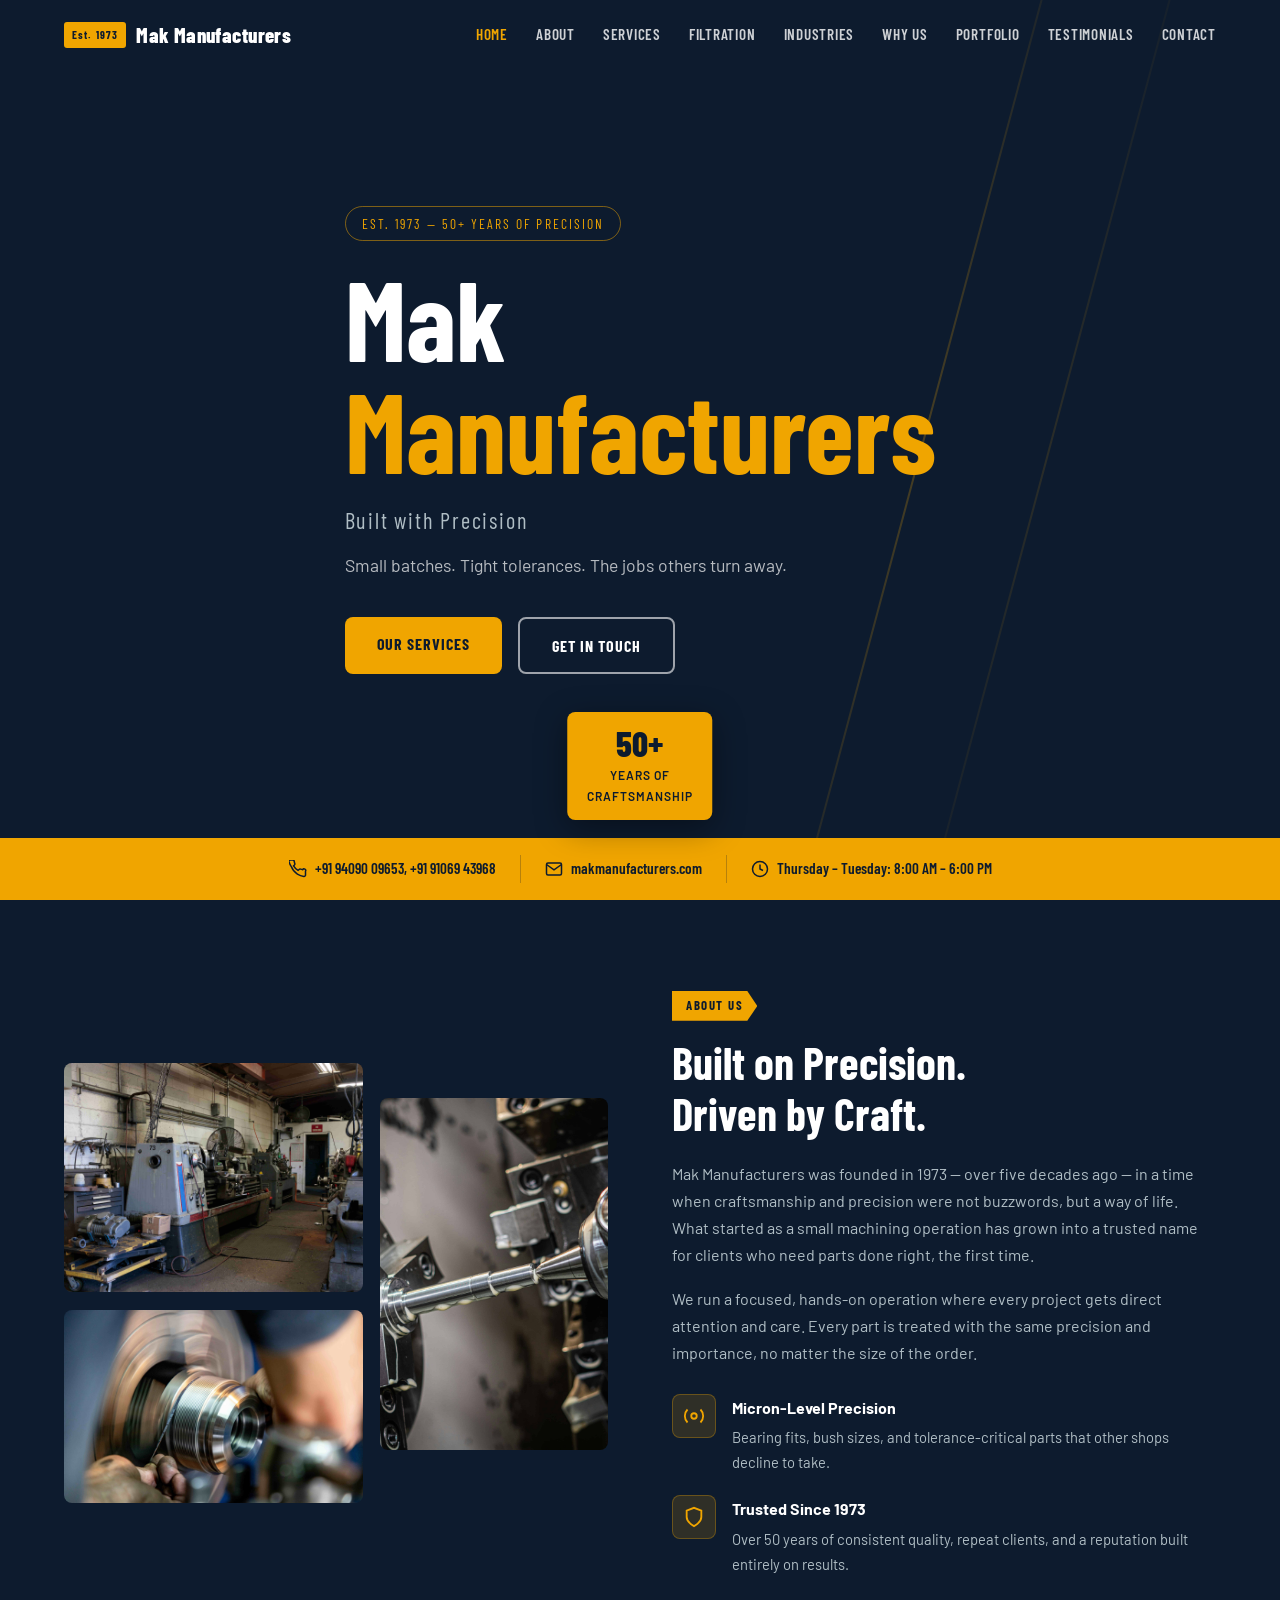
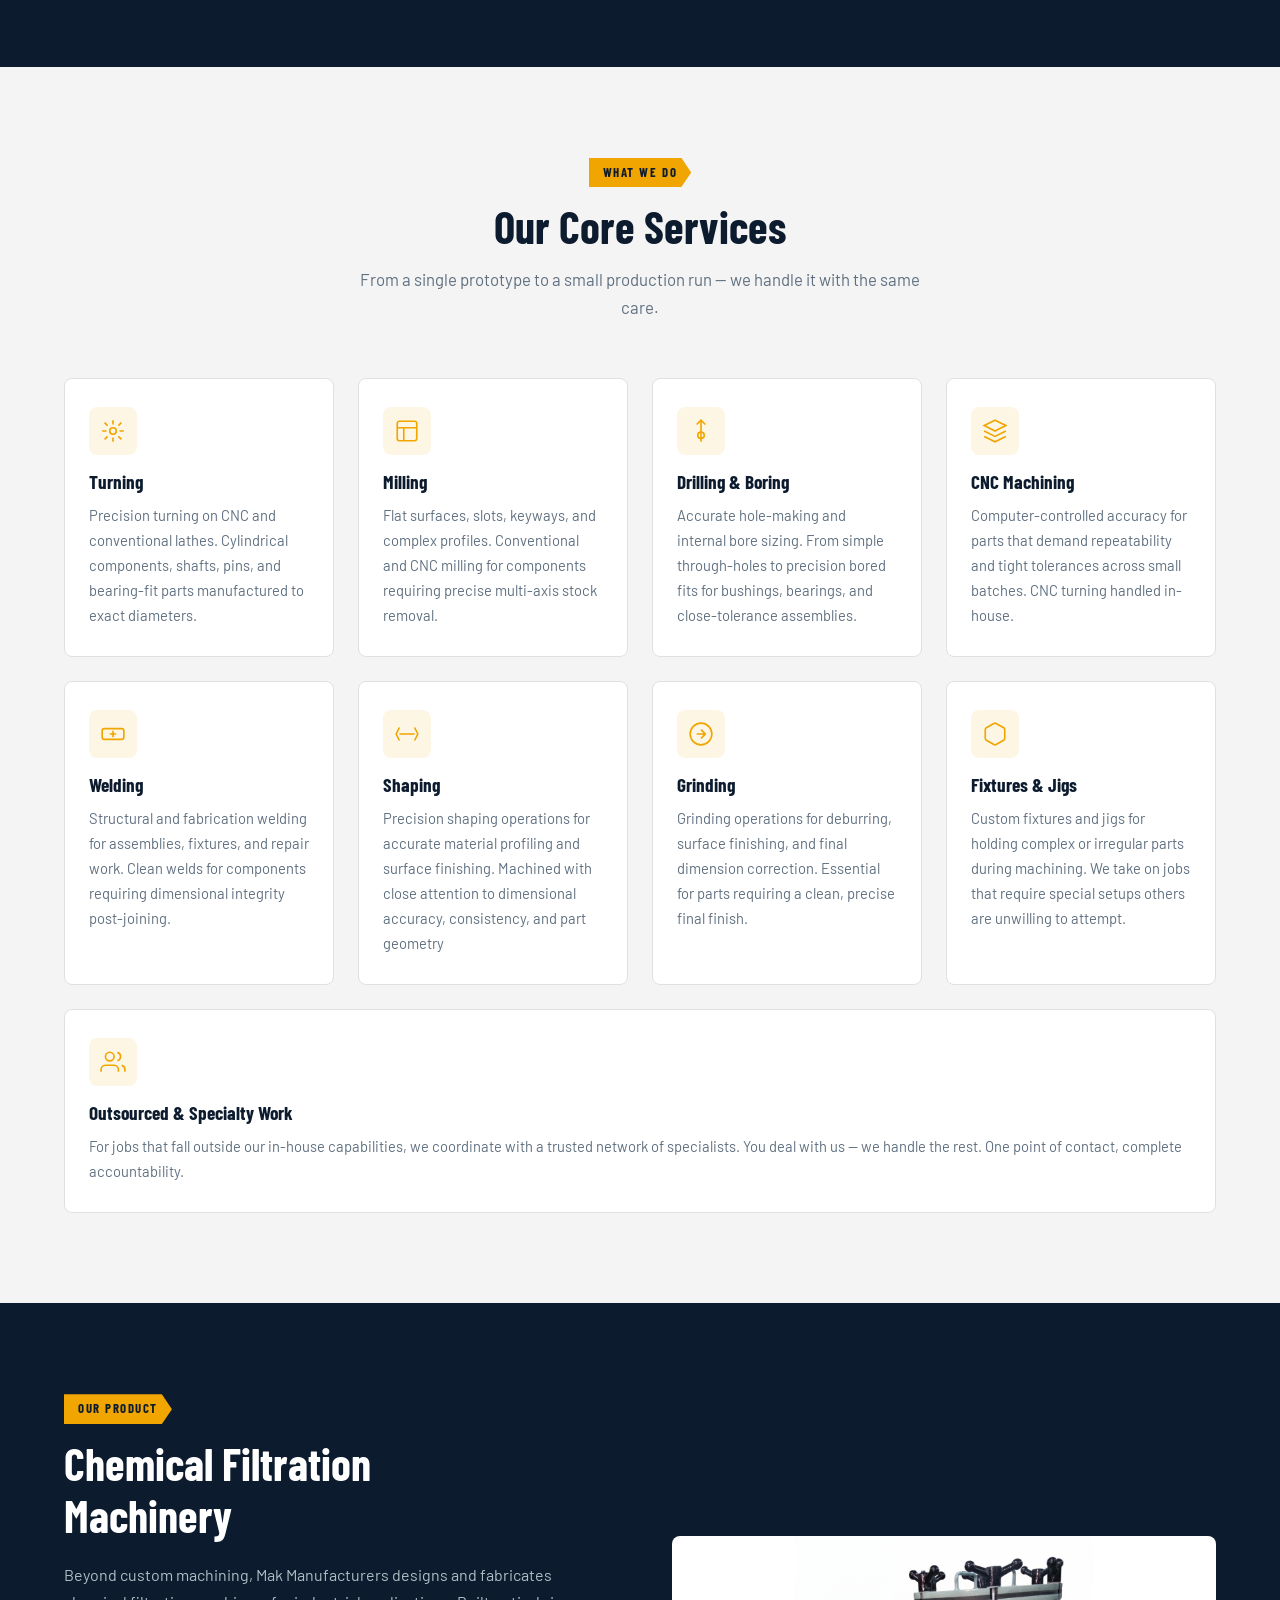
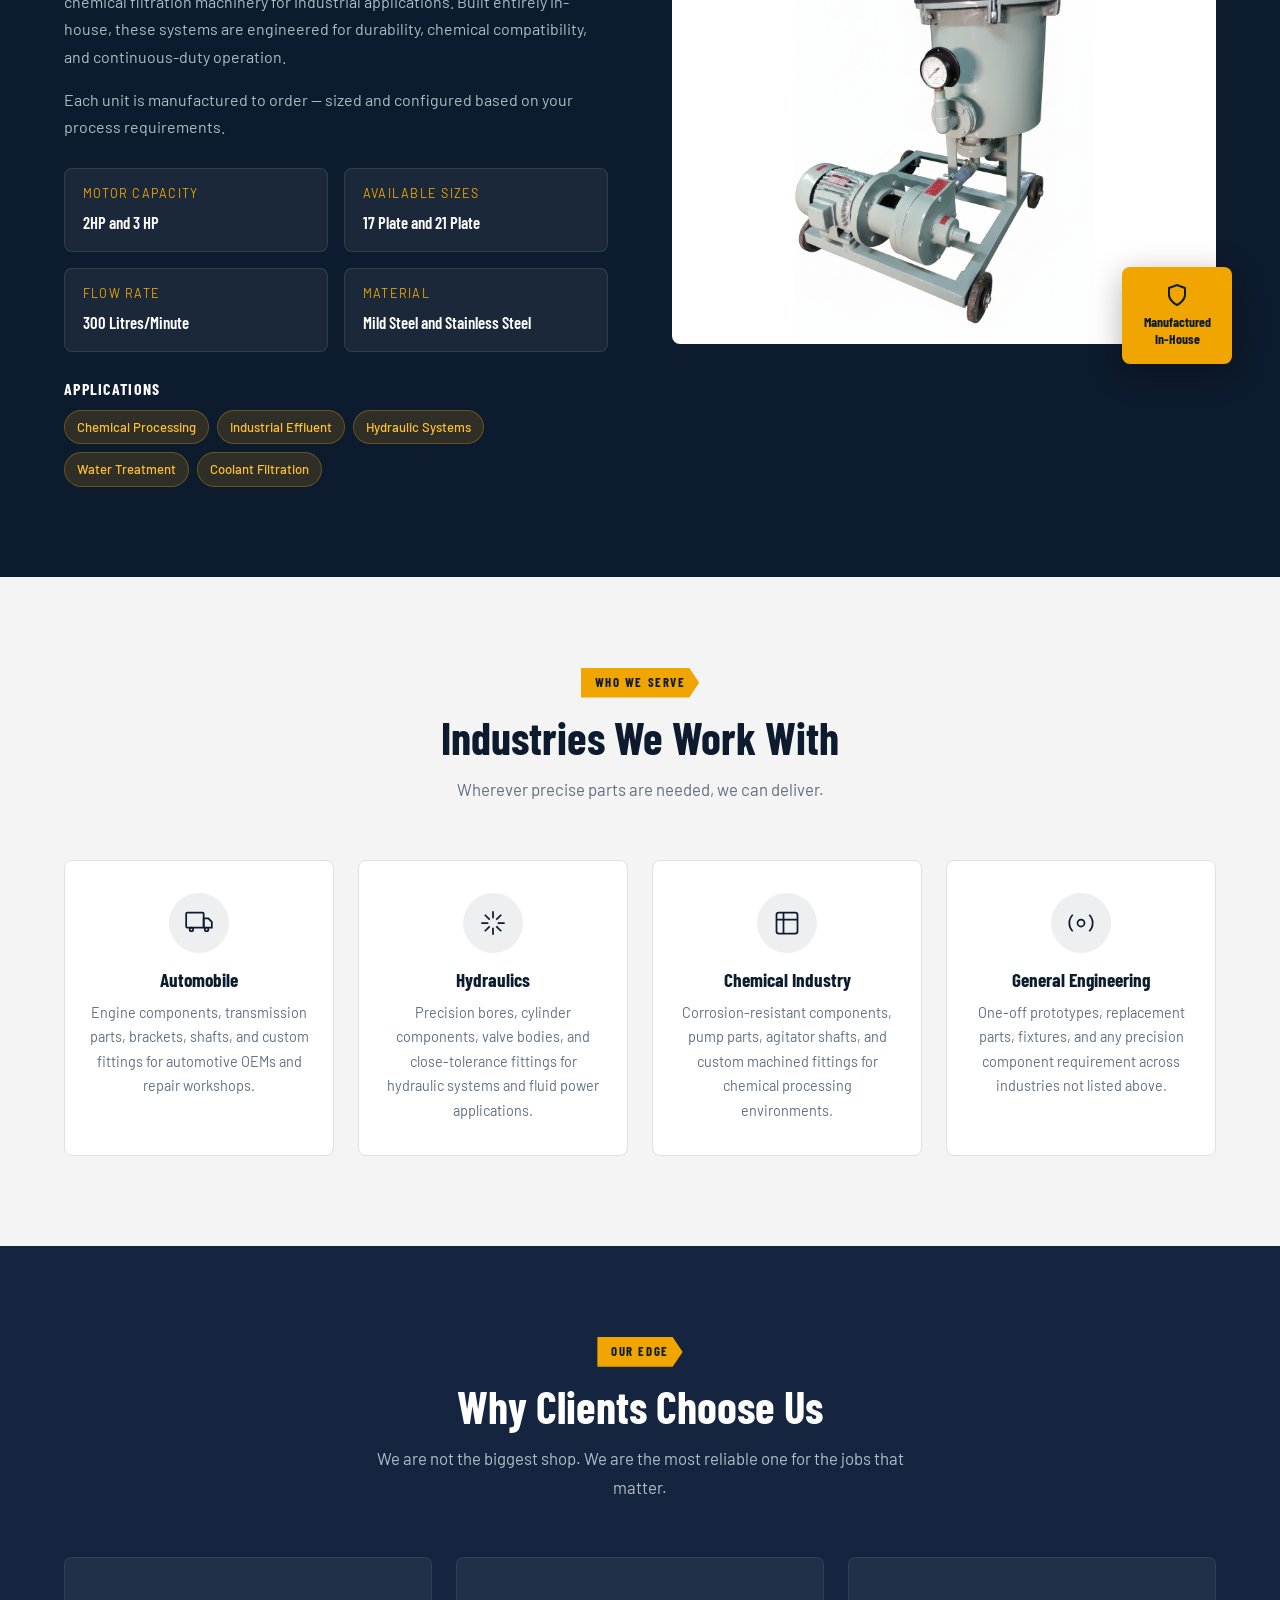
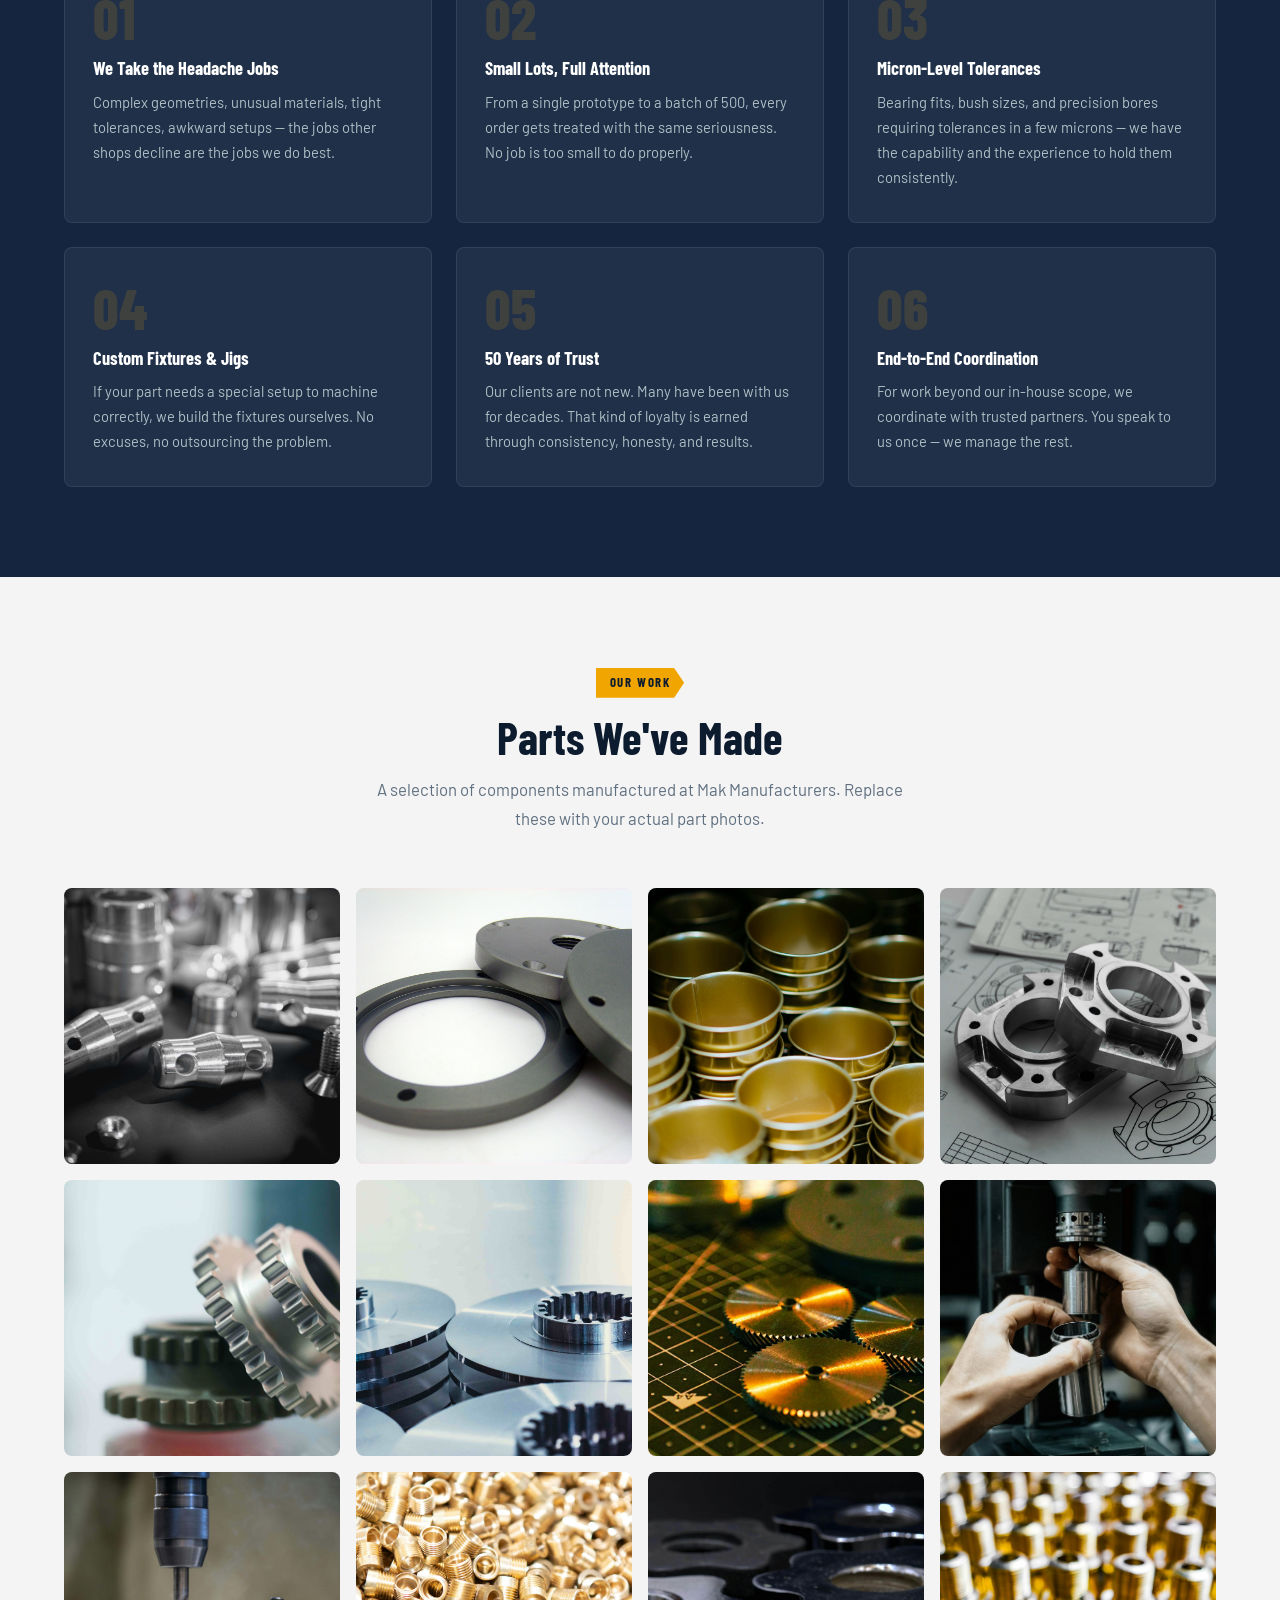
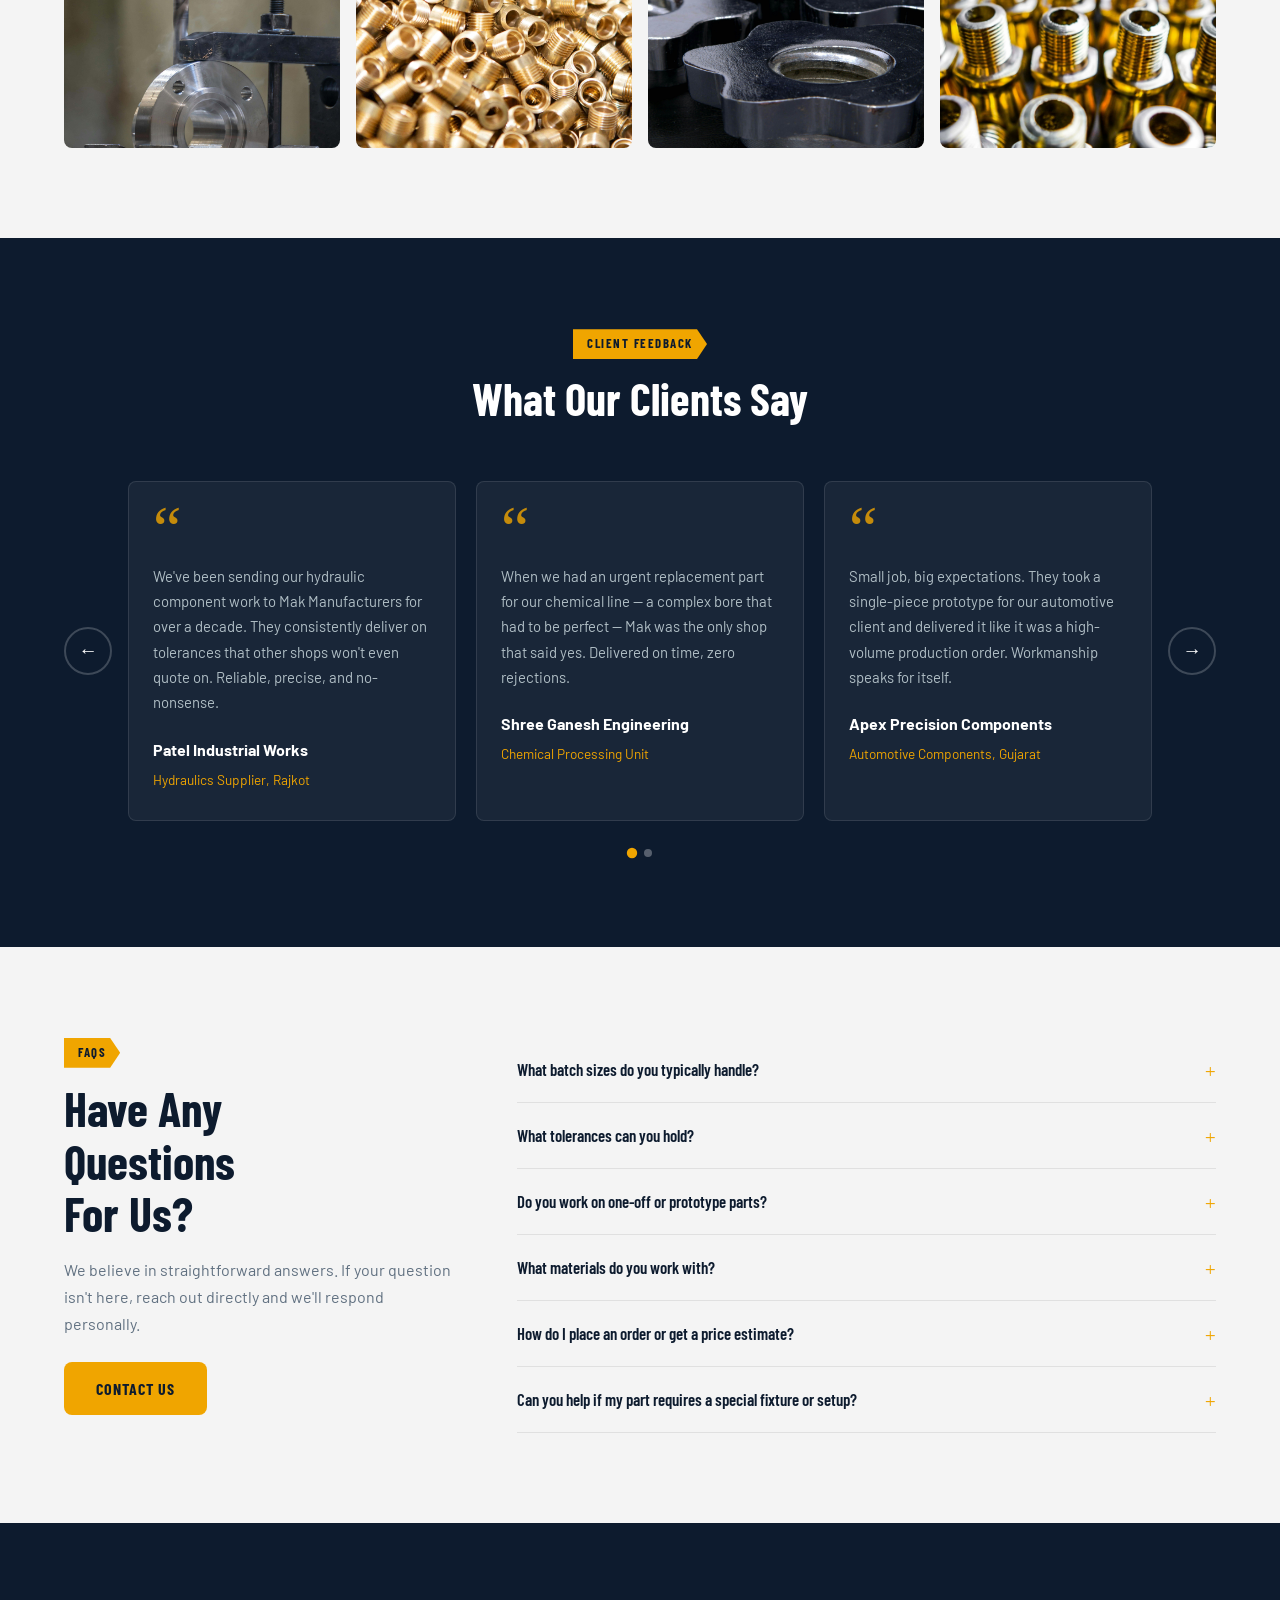
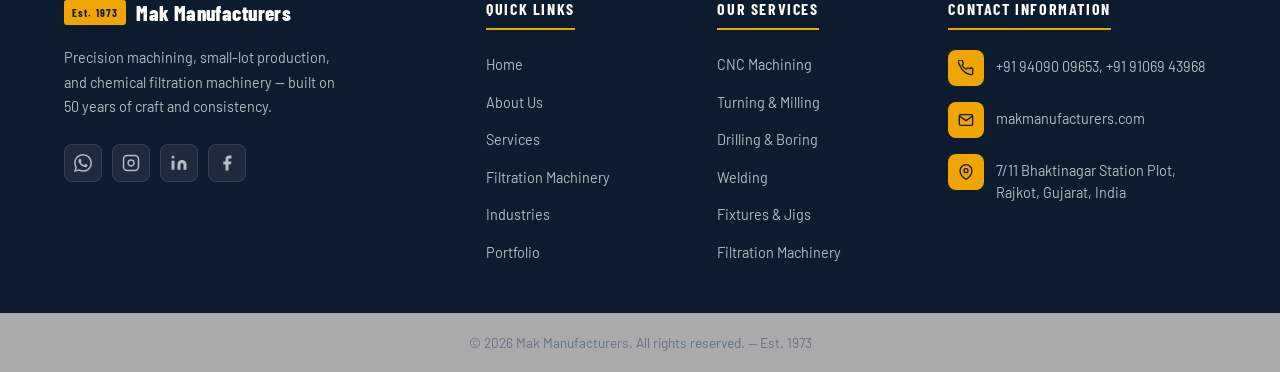
==== commit 7a9267c6: "Update index.html" ====
--- a/index.html
+++ b/index.html
@@ -451,7 +451,7 @@
               </div>
               <div class="spec-item">
                 <span class="spec-label">Flow Rate</span>
-                <span class="spec-value">200 Litres/Hour</span>
+                <span class="spec-value">300 Litres/Minute</span>
               </div>
               <div class="spec-item">
                 <span class="spec-label">Material</span>
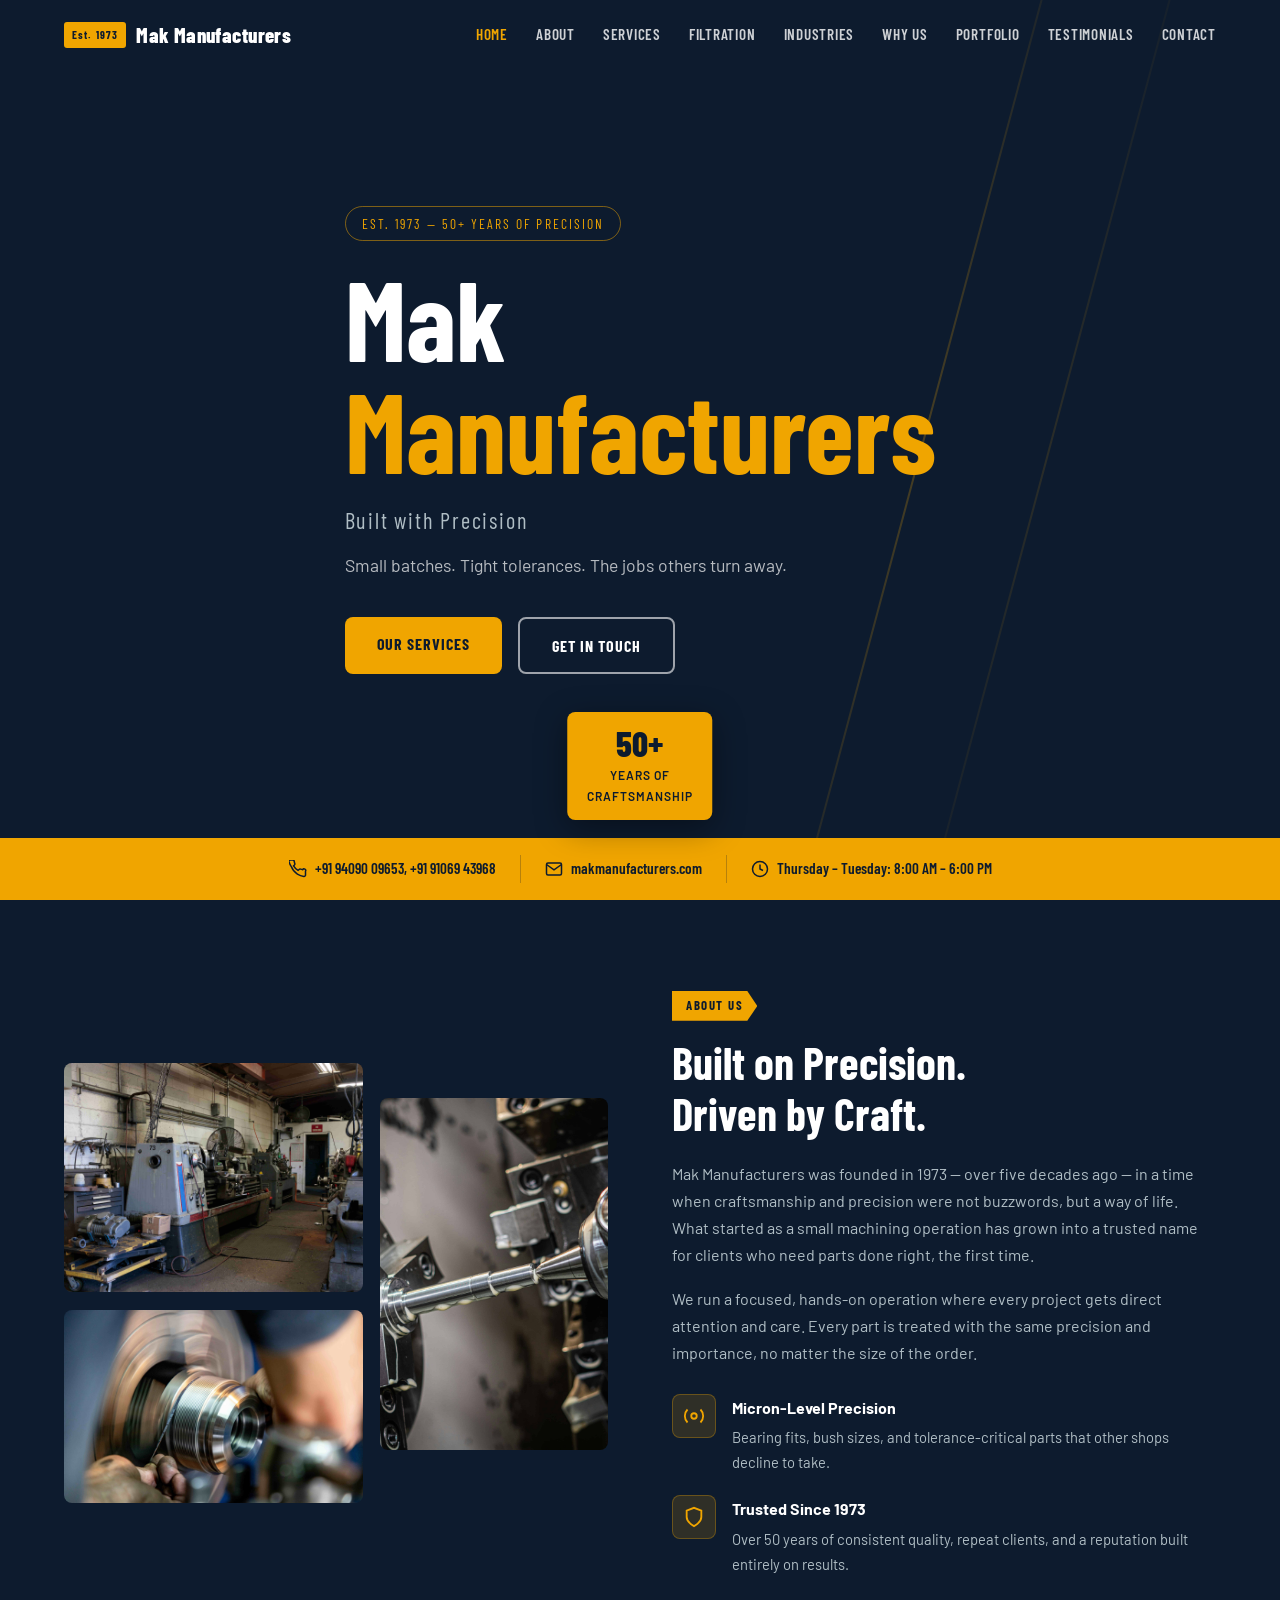
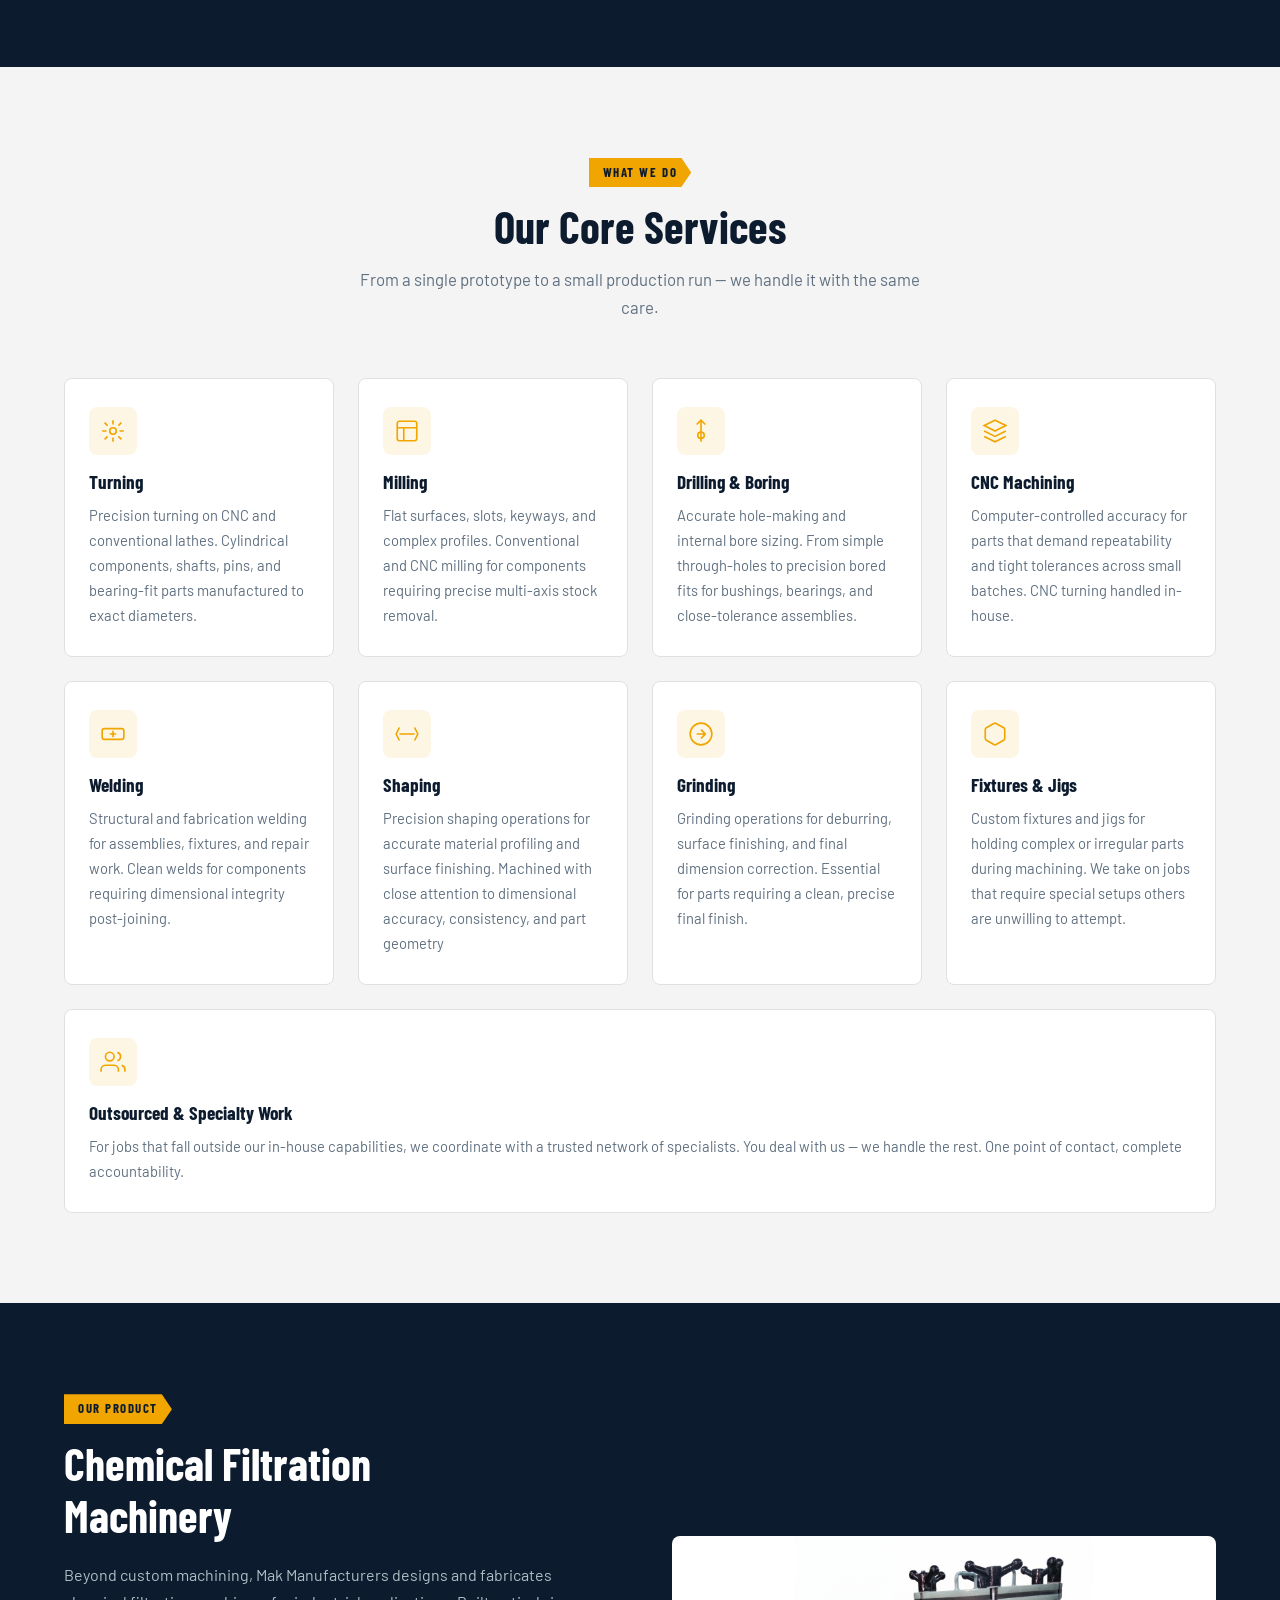
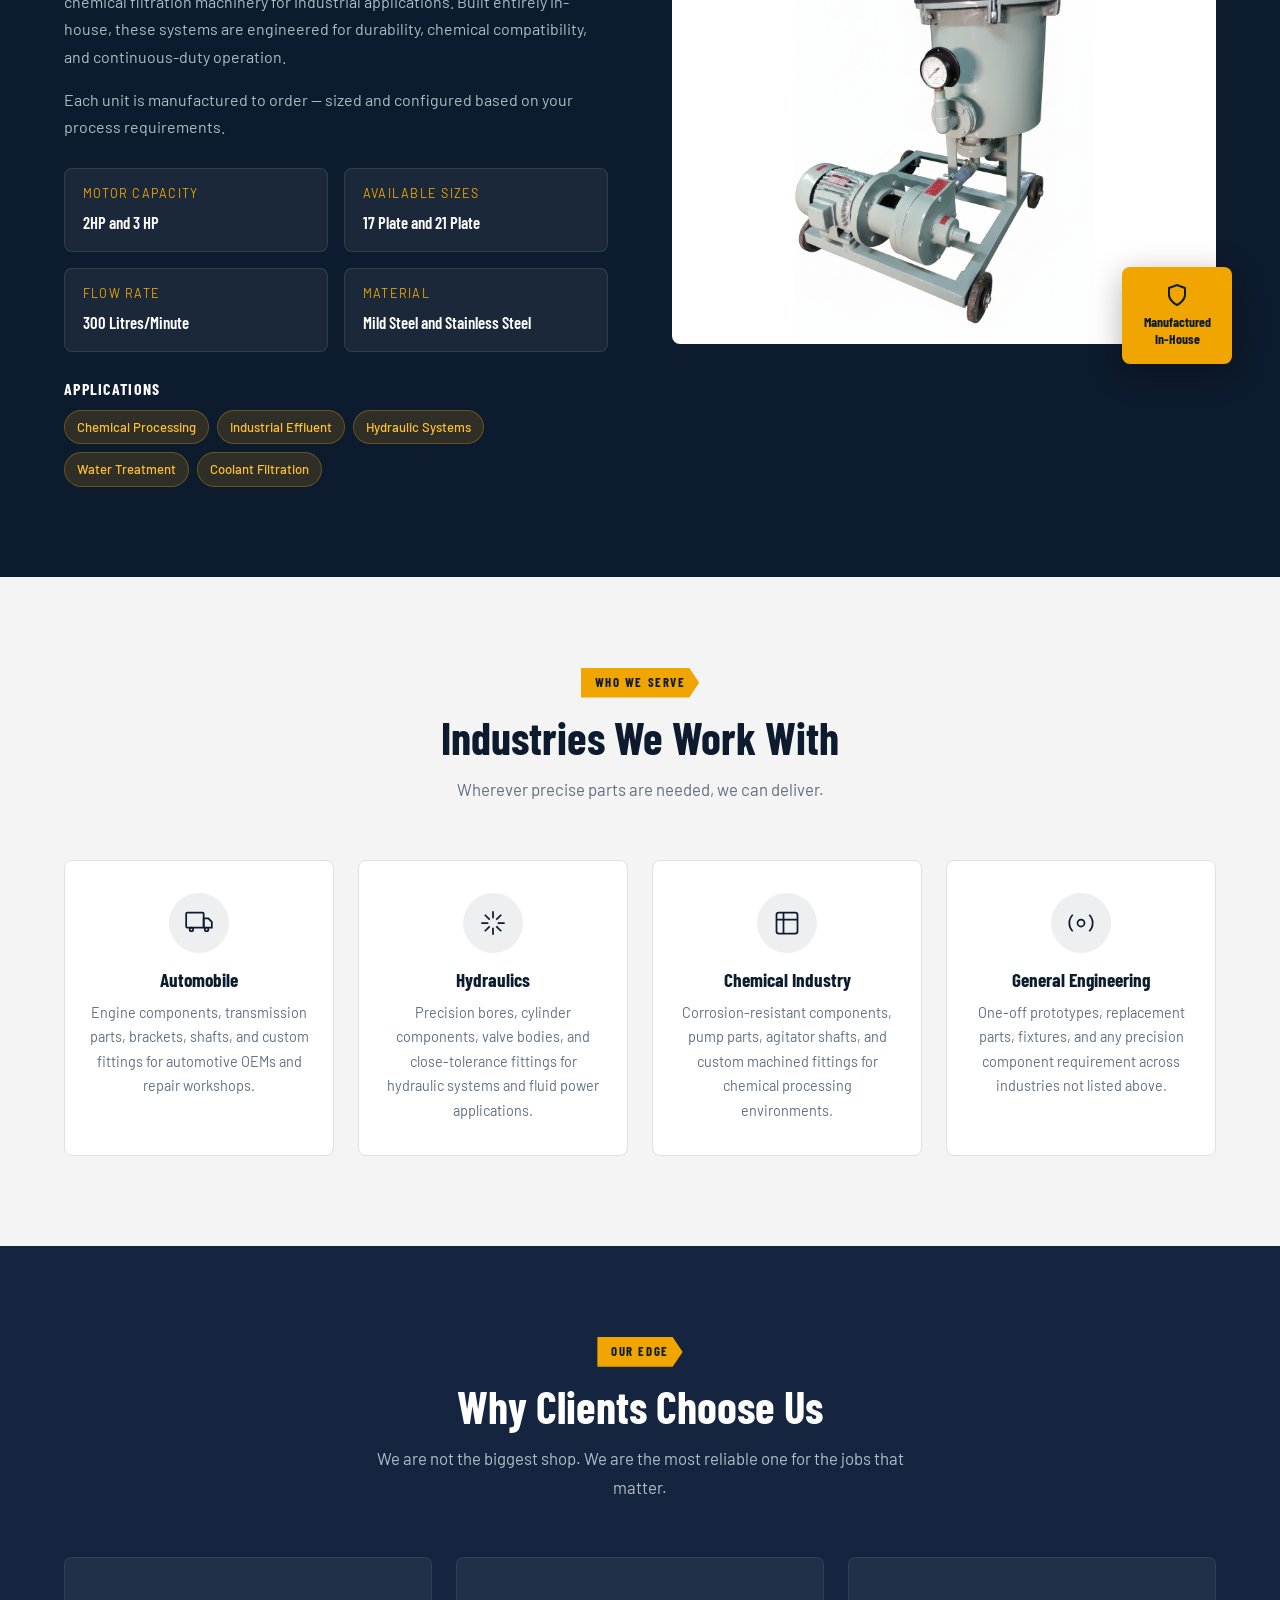
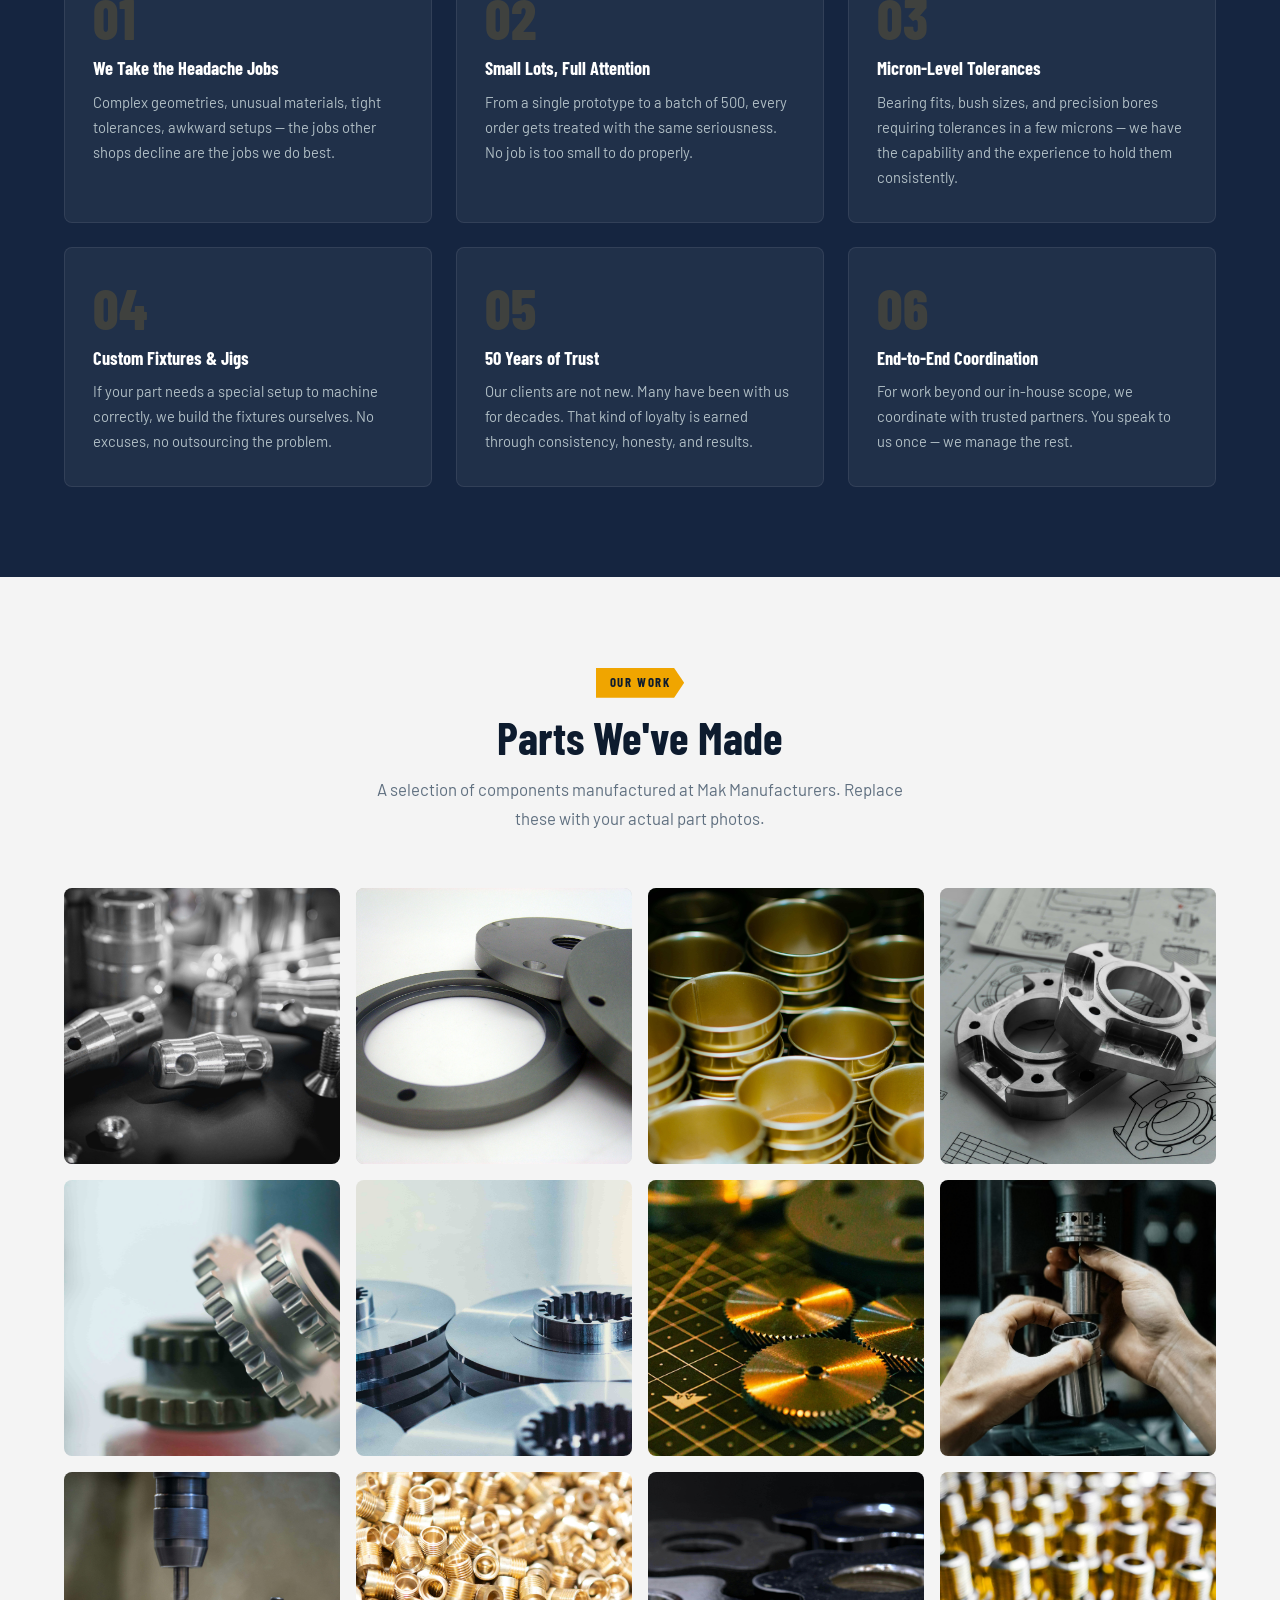
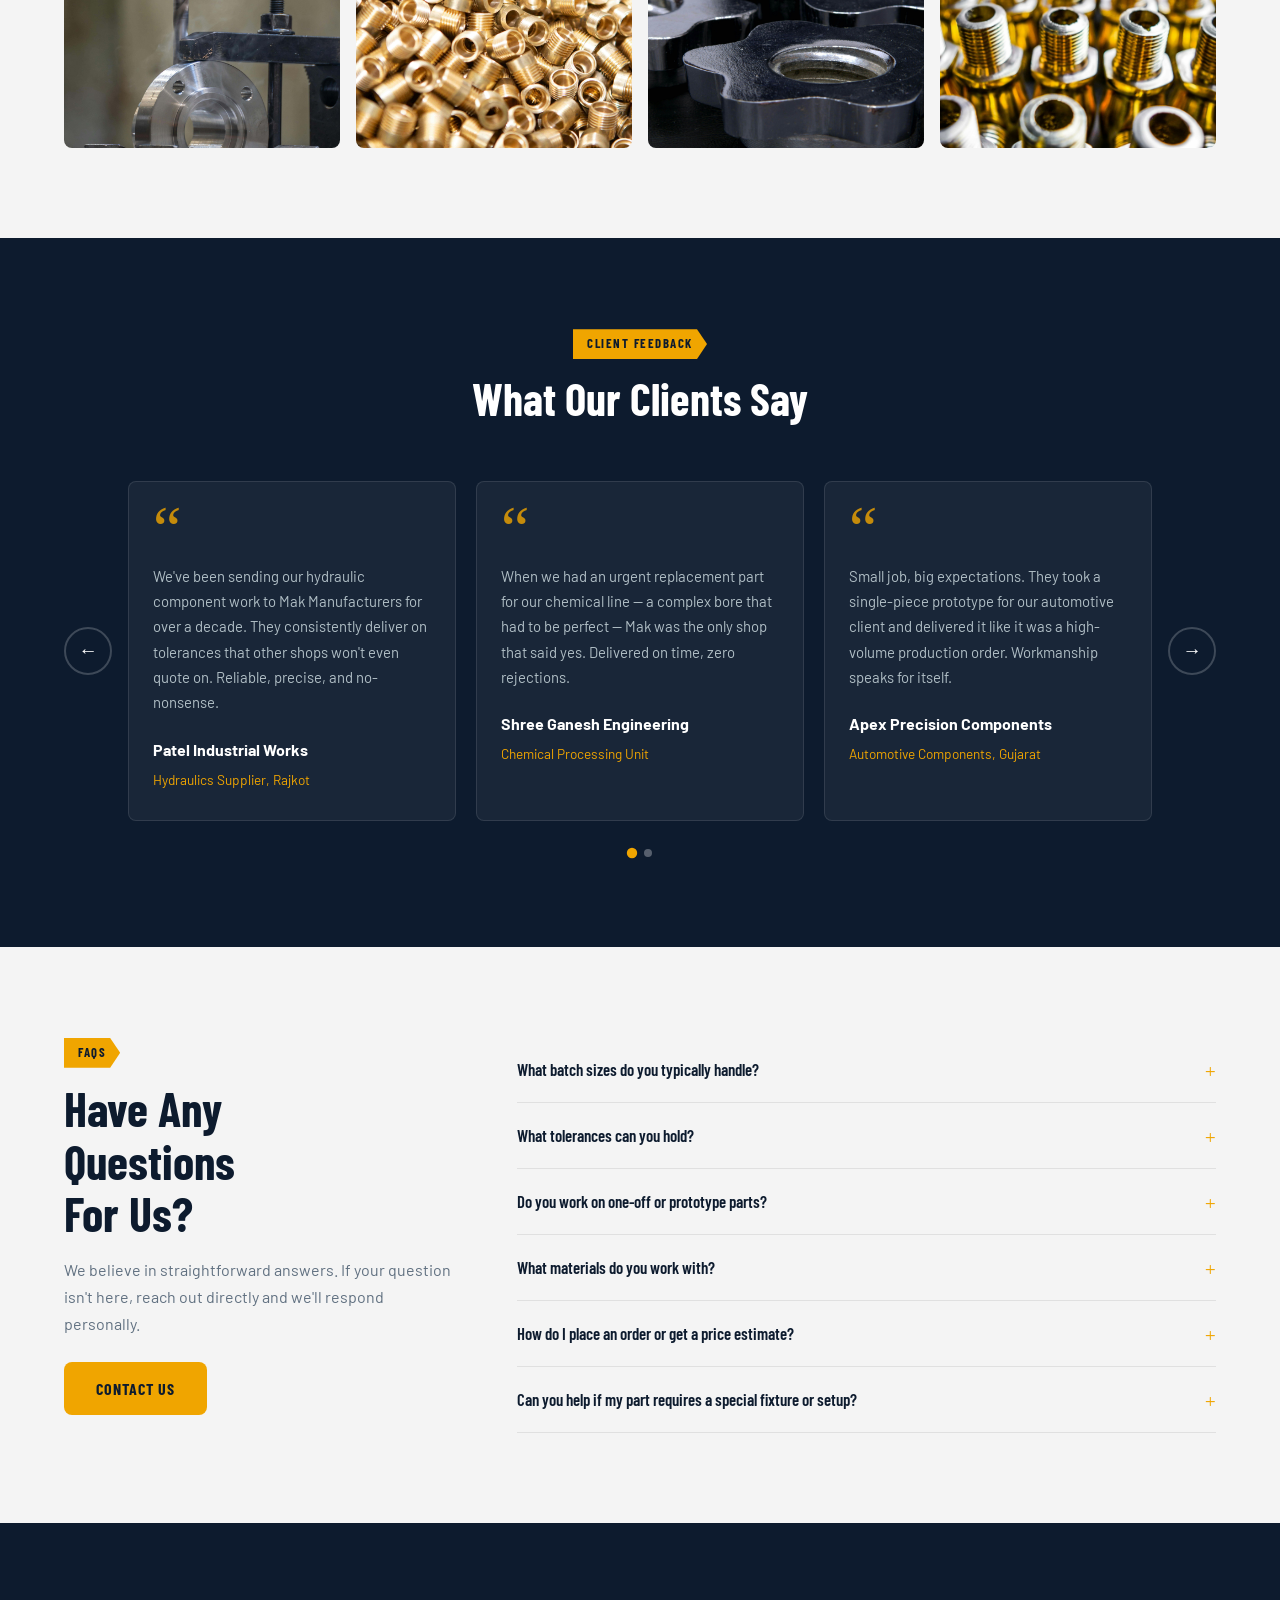
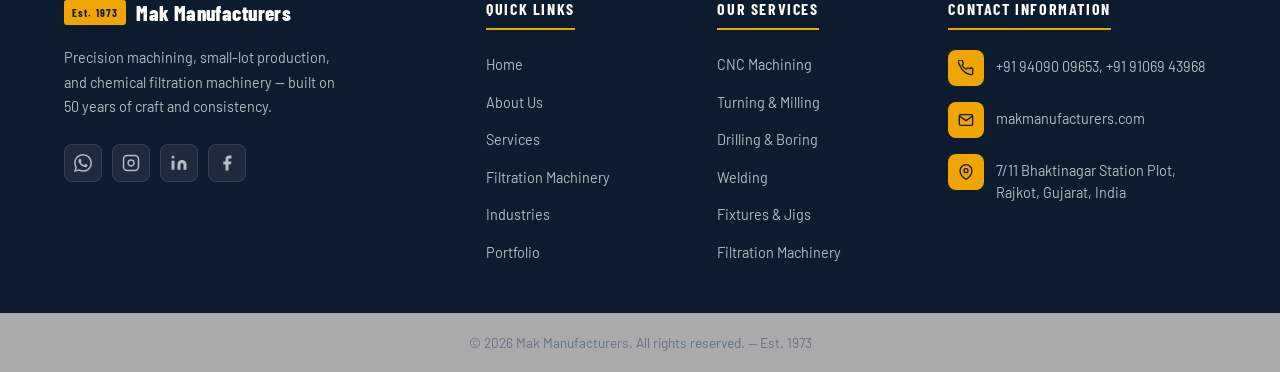
==== commit 4e5806fb: "Update index.html" ====
--- a/index.html
+++ b/index.html
@@ -228,40 +228,43 @@
         </div>
         <div class="services-grid">
           <div class="service-card">
-            <div class="service-icon">
-              <svg
-                viewBox="0 0 24 24"
-                fill="none"
-                stroke="currentColor"
-                stroke-width="1.5"
-              >
-                <circle cx="12" cy="12" r="3" />
-                <path
-                  d="M12 2v4M12 18v4M4.22 4.22l2.83 2.83M16.95 16.95l2.83 2.83M2 12h4M18 12h4M4.22 19.78l2.83-2.83M16.95 7.05l2.83-2.83"
-                />
-              </svg>
-            </div>
-            <h3>Turning</h3>
+            <div class="service-card-header">
+              <div class="service-icon">
+                <svg
+                  viewBox="0 0 24 24"
+                  fill="none"
+                  stroke="currentColor"
+                  stroke-width="1.5"
+                >
+                  <circle cx="12" cy="12" r="3" />
+                  <path
+                    d="M12 2v4M12 18v4M4.22 4.22l2.83 2.83M16.95 16.95l2.83 2.83M2 12h4M18 12h4M4.22 19.78l2.83-2.83M16.95 7.05l2.83-2.83"
+                  />
+                </svg>
+              </div>
+              <h3>Turning</h3>
+            </div>
             <p>
               Precision turning on CNC and conventional lathes. Cylindrical
               components, shafts, pins, and bearing-fit parts manufactured to
               exact diameters.
             </p>
           </div>
-
           <div class="service-card">
-            <div class="service-icon">
-              <svg
-                viewBox="0 0 24 24"
-                fill="none"
-                stroke="currentColor"
-                stroke-width="1.5"
-              >
-                <rect x="3" y="3" width="18" height="18" rx="2" />
-                <path d="M3 9h18M9 21V9" />
-              </svg>
-            </div>
-            <h3>Milling</h3>
+            <div class="service-card-header">
+              <div class="service-icon">
+                <svg
+                  viewBox="0 0 24 24"
+                  fill="none"
+                  stroke="currentColor"
+                  stroke-width="1.5"
+                >
+                  <rect x="3" y="3" width="18" height="18" rx="2" />
+                  <path d="M3 9h18M9 21V9" />
+                </svg>
+              </div>
+              <h3>Milling</h3>
+            </div>
             <p>
               Flat surfaces, slots, keyways, and complex profiles. Conventional
               and CNC milling for components requiring precise multi-axis stock
@@ -270,19 +273,21 @@
           </div>
 
           <div class="service-card">
-            <div class="service-icon">
-              <svg
-                viewBox="0 0 24 24"
-                fill="none"
-                stroke="currentColor"
-                stroke-width="1.5"
-              >
-                <line x1="12" y1="2" x2="12" y2="22" />
-                <path d="M8 6l4-4 4 4" />
-                <circle cx="12" cy="16" r="3" />
-              </svg>
-            </div>
-            <h3>Drilling &amp; Boring</h3>
+            <div class="service-card-header">
+              <div class="service-icon">
+                <svg
+                  viewBox="0 0 24 24"
+                  fill="none"
+                  stroke="currentColor"
+                  stroke-width="1.5"
+                >
+                  <line x1="12" y1="2" x2="12" y2="22" />
+                  <path d="M8 6l4-4 4 4" />
+                  <circle cx="12" cy="16" r="3" />
+                </svg>
+              </div>
+              <h3>Drilling &amp; Boring</h3>
+            </div>
             <p>
               Accurate hole-making and internal bore sizing. From simple
               through-holes to precision bored fits for bushings, bearings, and
@@ -291,19 +296,21 @@
           </div>
 
           <div class="service-card">
-            <div class="service-icon">
-              <svg
-                viewBox="0 0 24 24"
-                fill="none"
-                stroke="currentColor"
-                stroke-width="1.5"
-              >
-                <path
-                  d="M12 2L2 7l10 5 10-5-10-5zM2 17l10 5 10-5M2 12l10 5 10-5"
-                />
-              </svg>
-            </div>
-            <h3>CNC Machining</h3>
+            <div class="service-card-header">
+              <div class="service-icon">
+                <svg
+                  viewBox="0 0 24 24"
+                  fill="none"
+                  stroke="currentColor"
+                  stroke-width="1.5"
+                >
+                  <path
+                    d="M12 2L2 7l10 5 10-5-10-5zM2 17l10 5 10-5M2 12l10 5 10-5"
+                  />
+                </svg>
+              </div>
+              <h3>CNC Machining</h3>
+            </div>
             <p>
               Computer-controlled accuracy for parts that demand repeatability
               and tight tolerances across small batches. CNC turning handled
@@ -312,20 +319,22 @@
           </div>
 
           <div class="service-card">
-            <div class="service-icon">
-              <svg
-                viewBox="0 0 24 24"
-                fill="none"
-                stroke="currentColor"
-                stroke-width="1.5"
-              >
-                <path
-                  d="M20 7H4a2 2 0 00-2 2v6a2 2 0 002 2h16a2 2 0 002-2V9a2 2 0 00-2-2z"
-                />
-                <path d="M9 12h6M12 9v6" />
-              </svg>
-            </div>
-            <h3>Welding</h3>
+            <div class="service-card-header">
+              <div class="service-icon">
+                <svg
+                  viewBox="0 0 24 24"
+                  fill="none"
+                  stroke="currentColor"
+                  stroke-width="1.5"
+                >
+                  <path
+                    d="M20 7H4a2 2 0 00-2 2v6a2 2 0 002 2h16a2 2 0 002-2V9a2 2 0 00-2-2z"
+                  />
+                  <path d="M9 12h6M12 9v6" />
+                </svg>
+              </div>
+              <h3>Welding</h3>
+            </div>
             <p>
               Structural and fabrication welding for assemblies, fixtures, and
               repair work. Clean welds for components requiring dimensional
@@ -334,19 +343,21 @@
           </div>
 
           <div class="service-card">
-            <div class="service-icon">
-              <svg
-                viewBox="0 0 24 24"
-                fill="none"
-                stroke="currentColor"
-                stroke-width="1.5"
-              >
-                <line x1="5" y1="12" x2="19" y2="12" />
-                <path d="M5 6l-3 6 3 6" />
-                <path d="M19 6l3 6-3 6" />
-              </svg>
-            </div>
-            <h3>Shaping</h3>
+            <div class="service-card-header">
+              <div class="service-icon">
+                <svg
+                  viewBox="0 0 24 24"
+                  fill="none"
+                  stroke="currentColor"
+                  stroke-width="1.5"
+                >
+                  <line x1="5" y1="12" x2="19" y2="12" />
+                  <path d="M5 6l-3 6 3 6" />
+                  <path d="M19 6l3 6-3 6" />
+                </svg>
+              </div>
+              <h3>Shaping</h3>
+            </div>
             <p>
               Precision shaping operations for accurate material profiling and
               surface finishing. Machined with close attention to dimensional
@@ -355,18 +366,20 @@
           </div>
 
           <div class="service-card">
-            <div class="service-icon">
-              <svg
-                viewBox="0 0 24 24"
-                fill="none"
-                stroke="currentColor"
-                stroke-width="1.5"
-              >
-                <circle cx="12" cy="12" r="10" />
-                <path d="M8 12h8M12 8l4 4-4 4" />
-              </svg>
-            </div>
-            <h3>Grinding</h3>
+            <div class="service-card-header">
+              <div class="service-icon">
+                <svg
+                  viewBox="0 0 24 24"
+                  fill="none"
+                  stroke="currentColor"
+                  stroke-width="1.5"
+                >
+                  <circle cx="12" cy="12" r="10" />
+                  <path d="M8 12h8M12 8l4 4-4 4" />
+                </svg>
+              </div>
+              <h3>Grinding</h3>
+            </div>
             <p>
               Grinding operations for deburring, surface finishing, and final
               dimension correction. Essential for parts requiring a clean,
@@ -375,19 +388,21 @@
           </div>
 
           <div class="service-card">
-            <div class="service-icon">
-              <svg
-                viewBox="0 0 24 24"
-                fill="none"
-                stroke="currentColor"
-                stroke-width="1.5"
-              >
-                <path
-                  d="M21 16V8a2 2 0 00-1-1.73l-7-4a2 2 0 00-2 0l-7 4A2 2 0 003 8v8a2 2 0 001 1.73l7 4a2 2 0 002 0l7-4A2 2 0 0021 16z"
-                />
-              </svg>
-            </div>
-            <h3>Fixtures &amp; Jigs</h3>
+            <div class="service-card-header">
+              <div class="service-icon">
+                <svg
+                  viewBox="0 0 24 24"
+                  fill="none"
+                  stroke="currentColor"
+                  stroke-width="1.5"
+                >
+                  <path
+                    d="M21 16V8a2 2 0 00-1-1.73l-7-4a2 2 0 00-2 0l-7 4A2 2 0 003 8v8a2 2 0 001 1.73l7 4a2 2 0 002 0l7-4A2 2 0 0021 16z"
+                  />
+                </svg>
+              </div>
+              <h3>Fixtures &amp; Jigs</h3>
+            </div>
             <p>
               Custom fixtures and jigs for holding complex or irregular parts
               during machining. We take on jobs that require special setups
@@ -396,19 +411,21 @@
           </div>
 
           <div class="service-card service-card-wide">
-            <div class="service-icon">
-              <svg
-                viewBox="0 0 24 24"
-                fill="none"
-                stroke="currentColor"
-                stroke-width="1.5"
-              >
-                <path d="M17 21v-2a4 4 0 00-4-4H5a4 4 0 00-4 4v2" />
-                <circle cx="9" cy="7" r="4" />
-                <path d="M23 21v-2a4 4 0 00-3-3.87M16 3.13a4 4 0 010 7.75" />
-              </svg>
-            </div>
-            <h3>Outsourced &amp; Specialty Work</h3>
+            <div class="service-card-header">
+              <div class="service-icon">
+                <svg
+                  viewBox="0 0 24 24"
+                  fill="none"
+                  stroke="currentColor"
+                  stroke-width="1.5"
+                >
+                  <path d="M17 21v-2a4 4 0 00-4-4H5a4 4 0 00-4 4v2" />
+                  <circle cx="9" cy="7" r="4" />
+                  <path d="M23 21v-2a4 4 0 00-3-3.87M16 3.13a4 4 0 010 7.75" />
+                </svg>
+              </div>
+              <h3>Outsourced &amp; Specialty Work</h3>
+            </div>
             <p>
               For jobs that fall outside our in-house capabilities, we
               coordinate with a trusted network of specialists. You deal with us
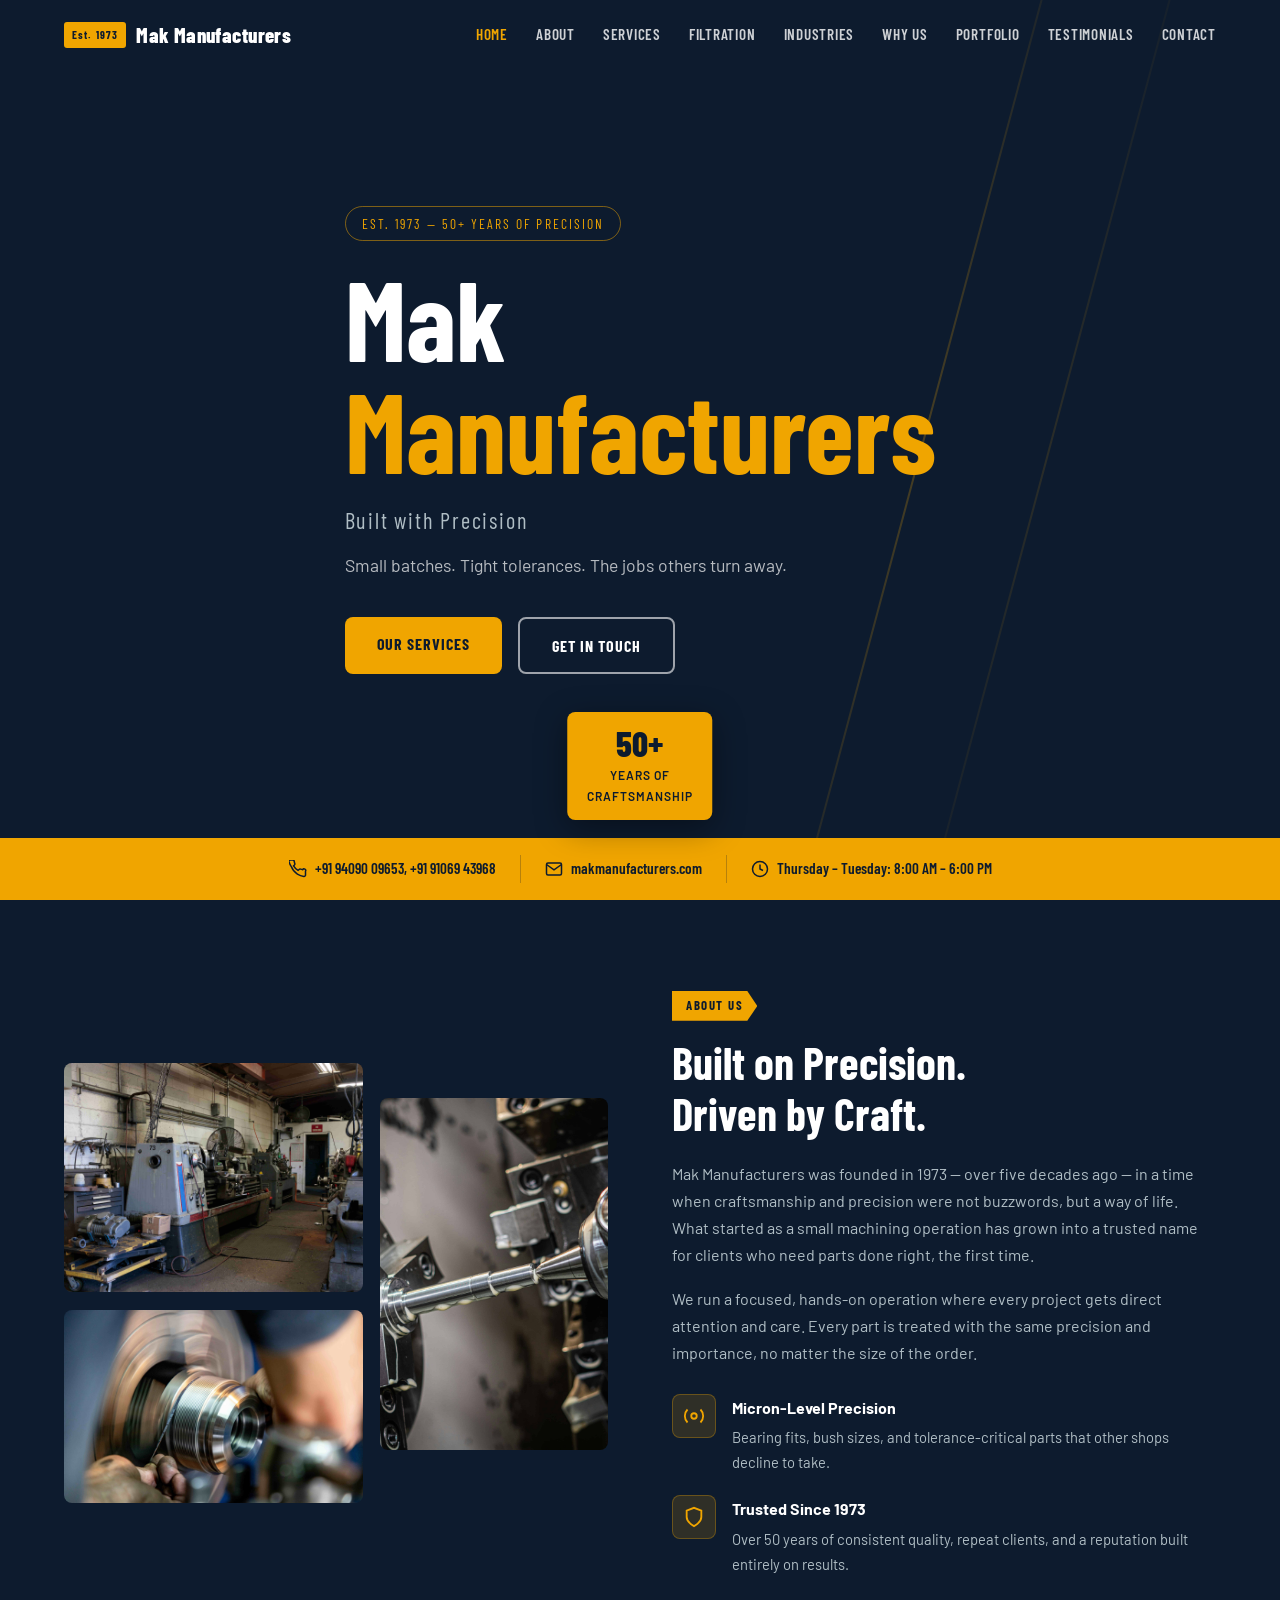
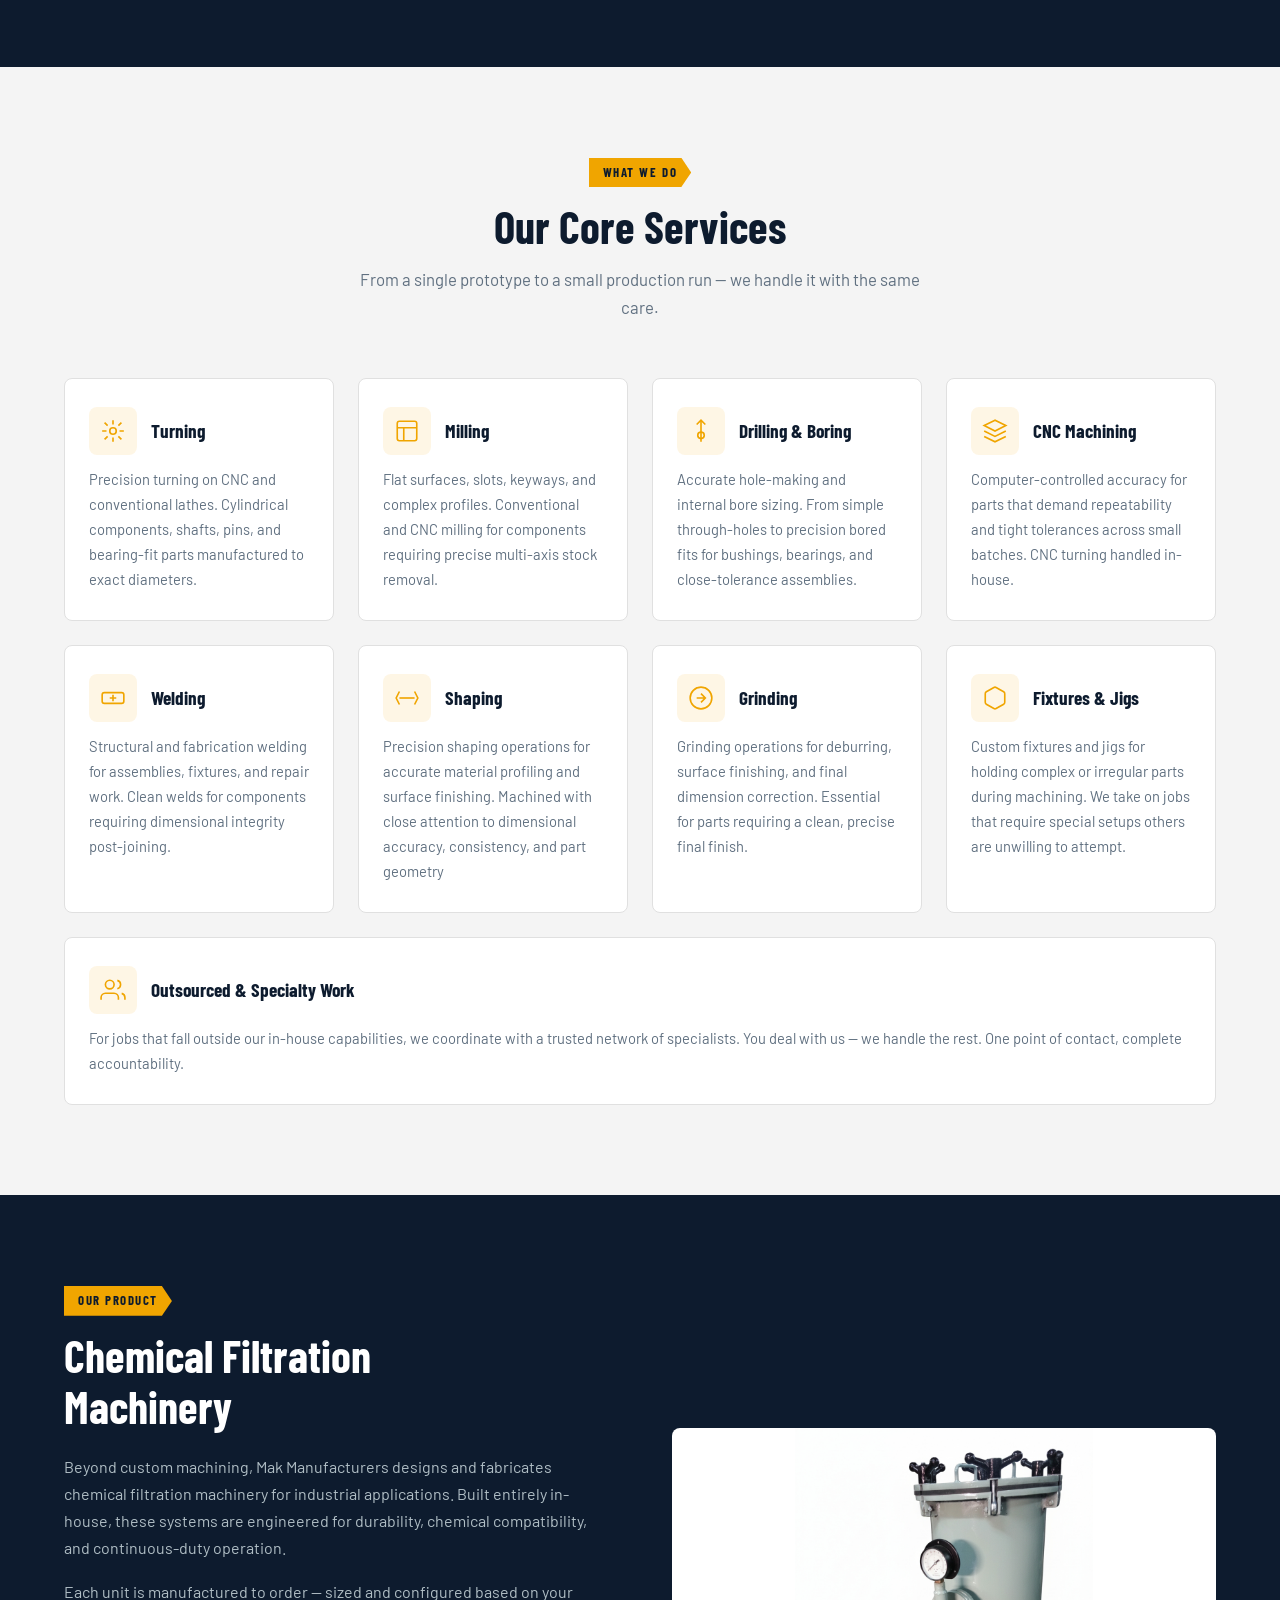
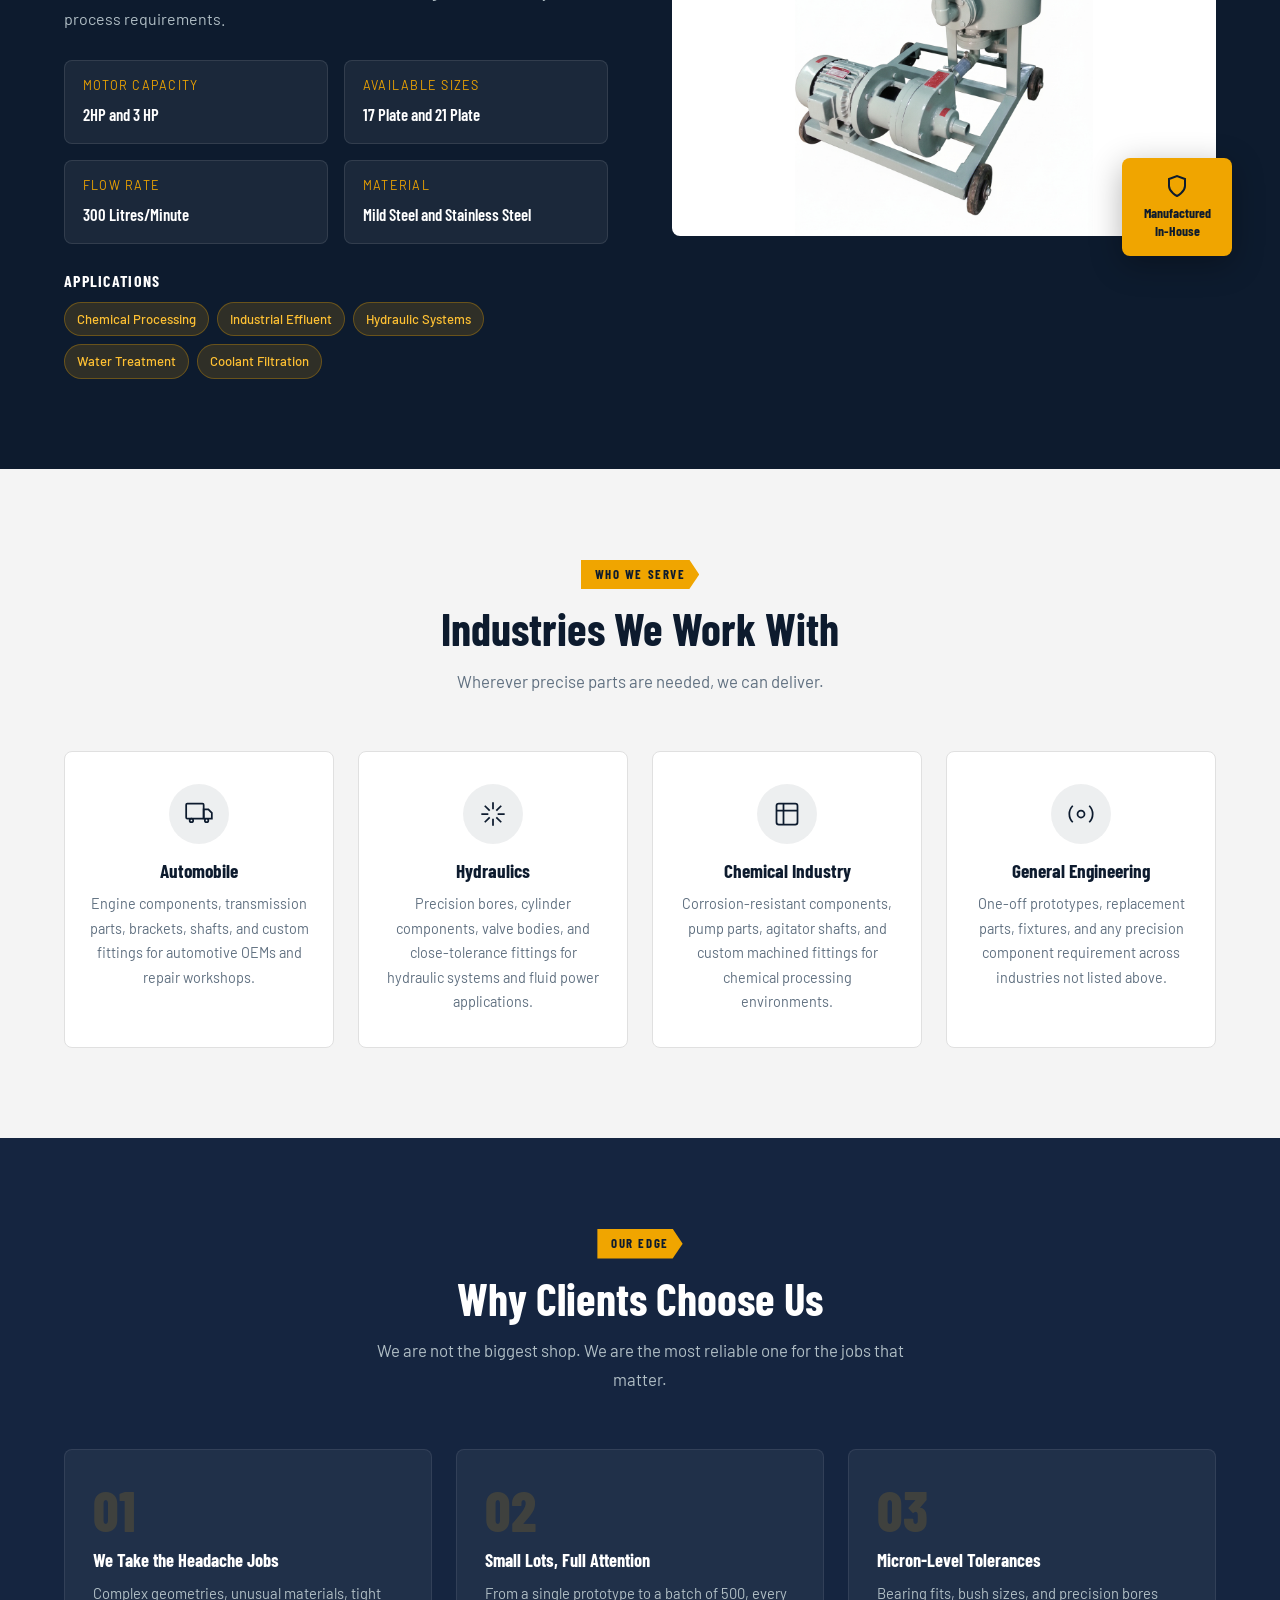
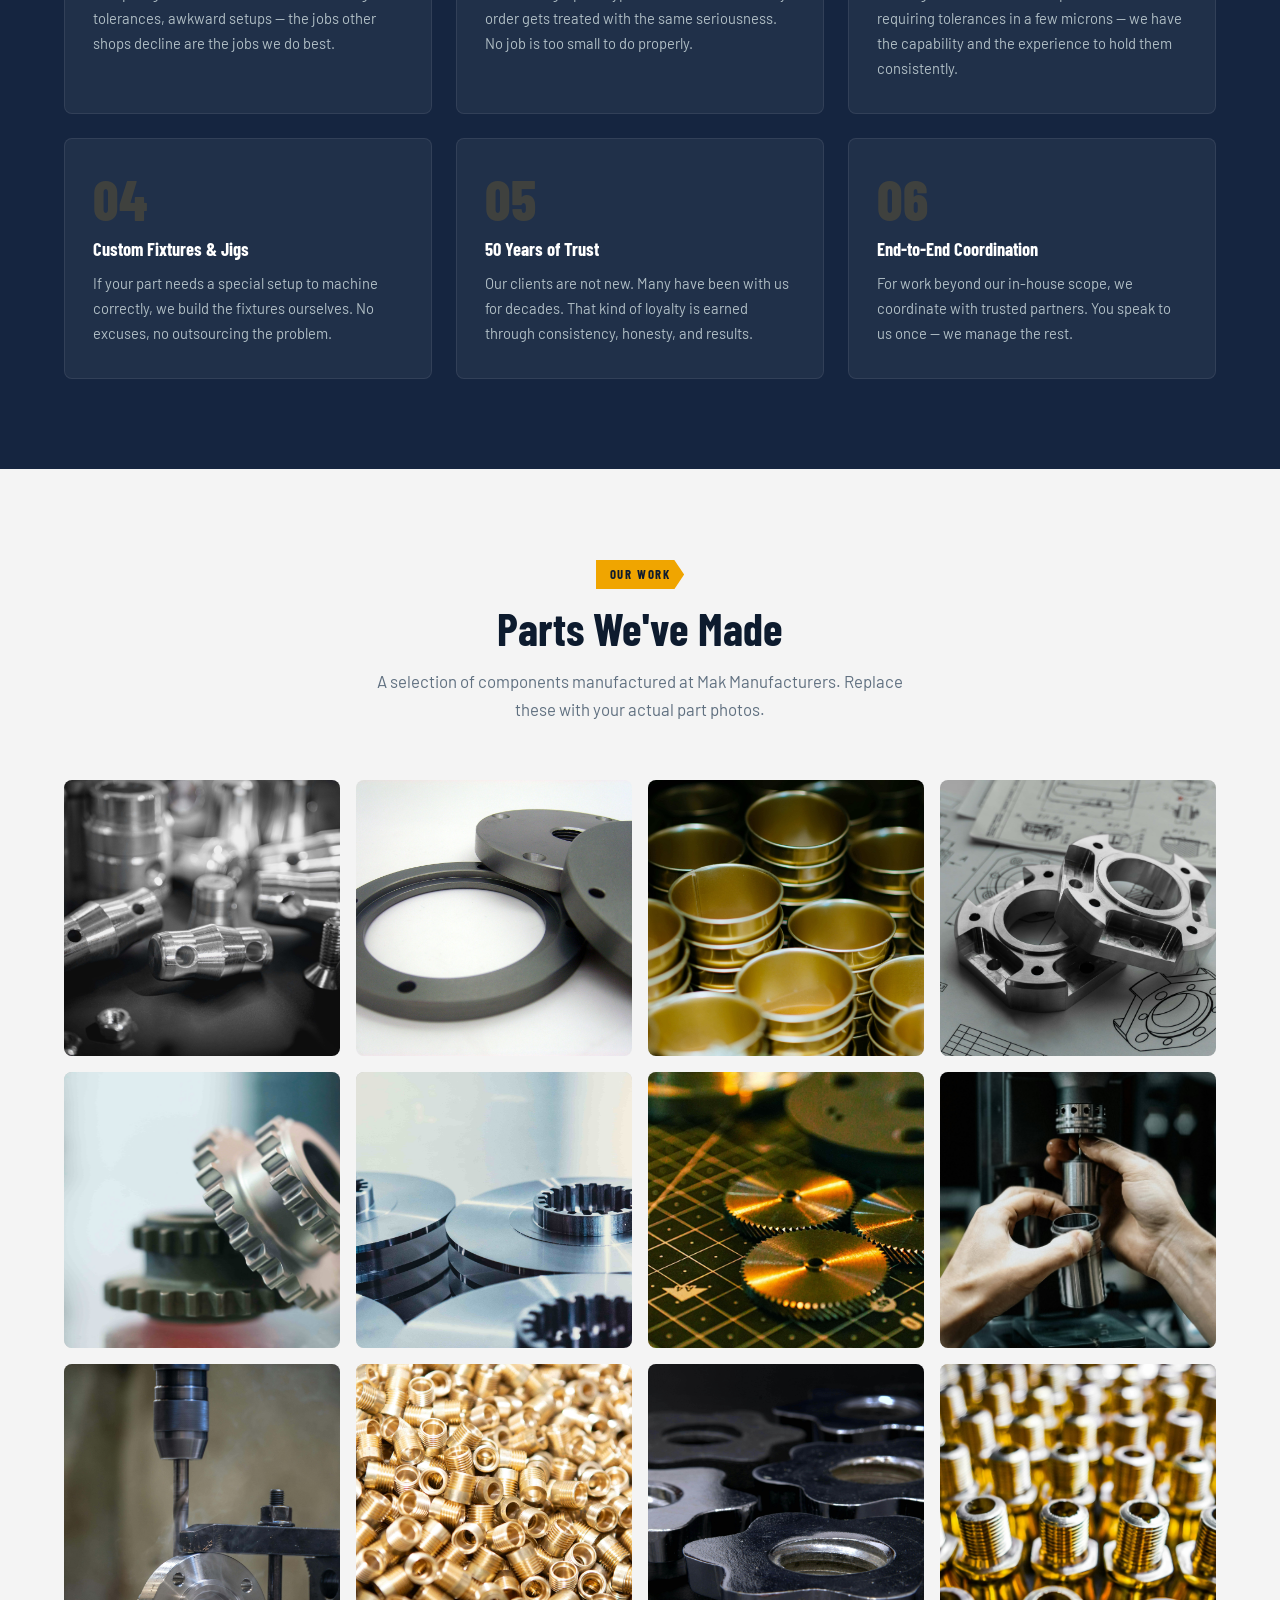
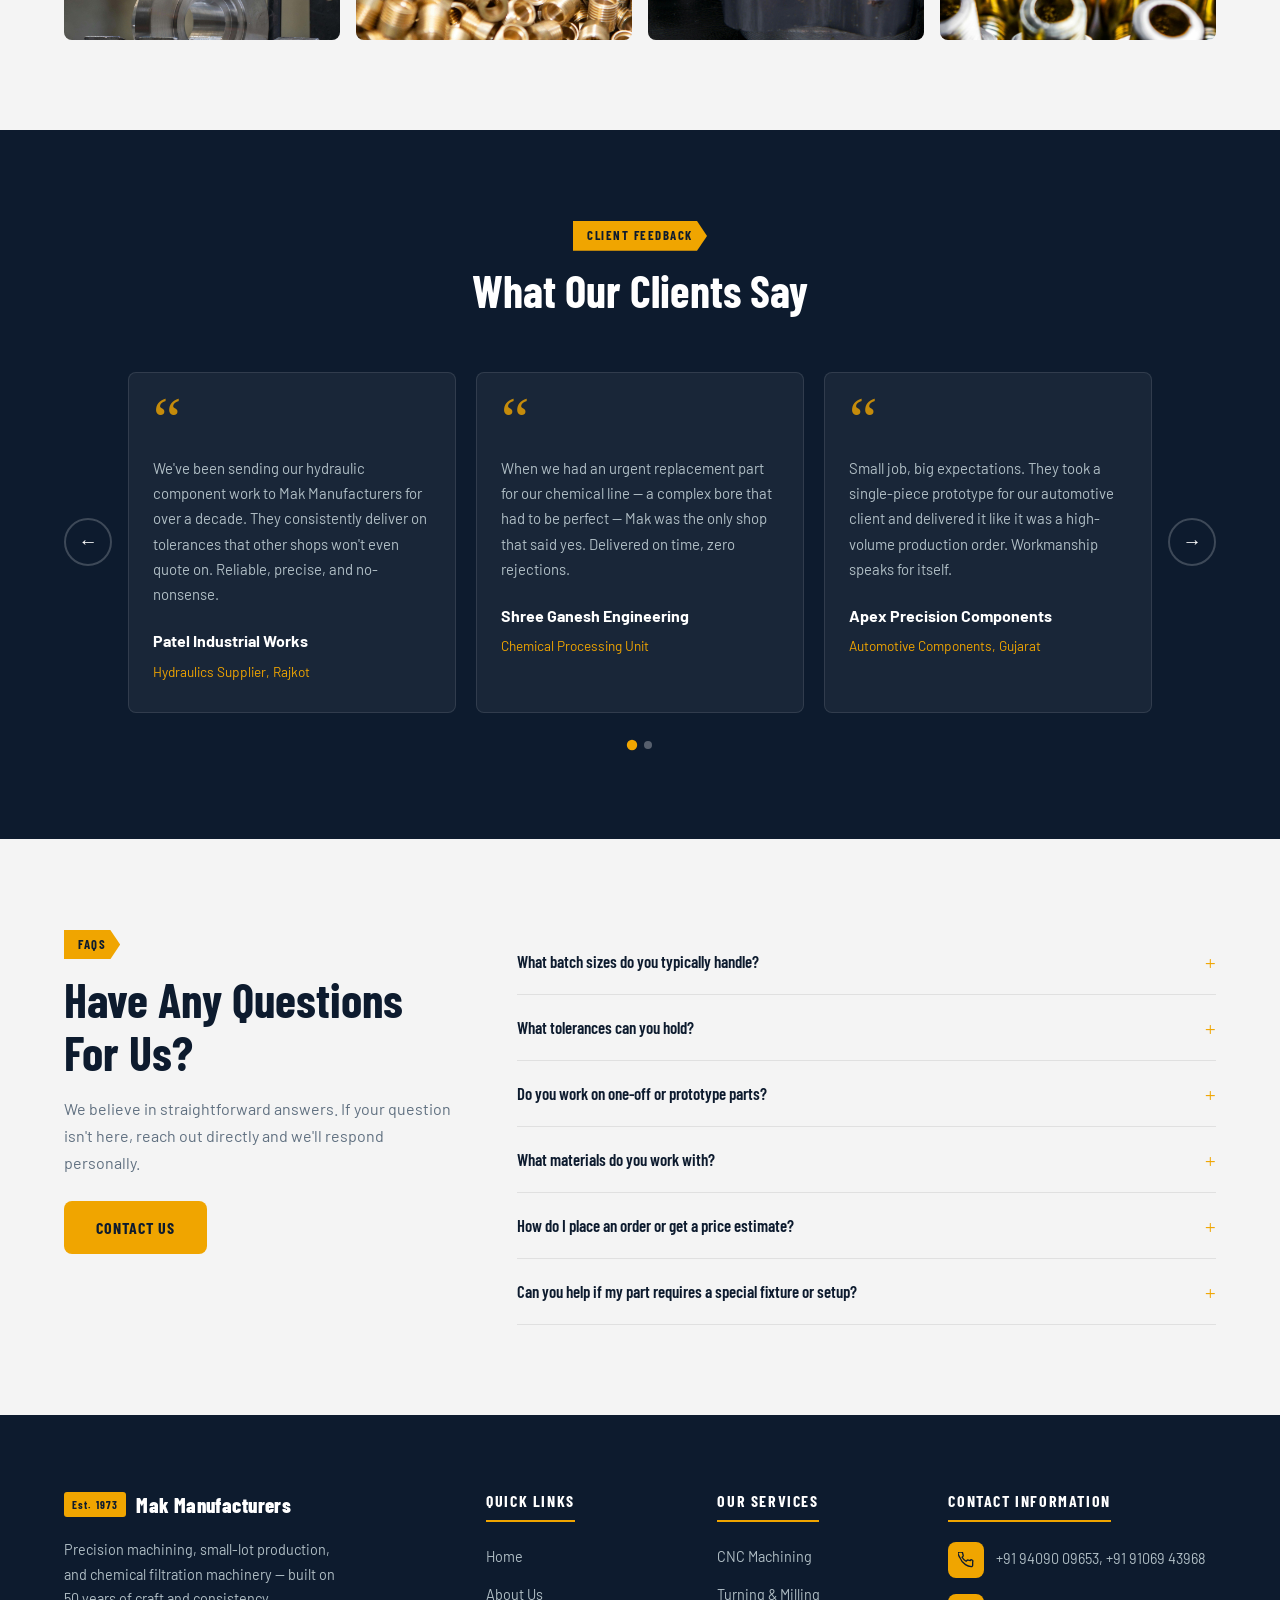
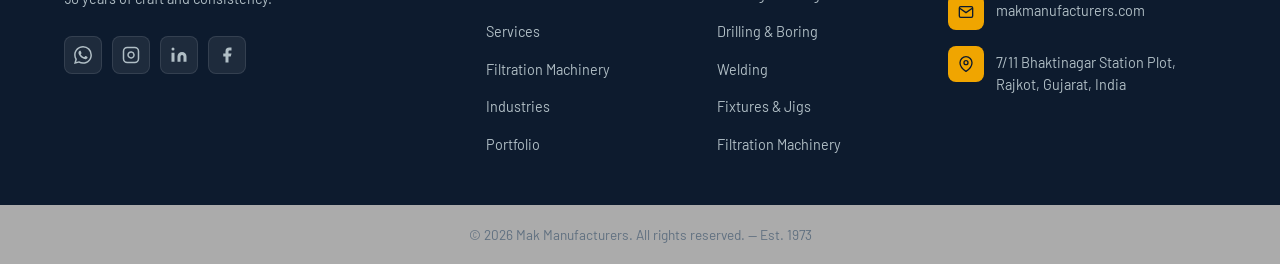
==== commit 60370365: "Update index.html" ====
--- a/index.html
+++ b/index.html
@@ -794,7 +794,7 @@
         <div class="faq-grid">
           <div class="faq-left">
             <div class="section-label">FAQs</div>
-            <h2 class="section-title">Have Any<br />Questions<br />For Us?</h2>
+            <h2 class="section-title">Have Any Questions For Us?</h2>
             <p>
               We believe in straightforward answers. If your question isn't
               here, reach out directly and we'll respond personally.
--- a/style.css
+++ b/style.css
@@ -638,7 +638,13 @@
   display: flex;
   align-items: center;
   justify-content: center;
-  margin-bottom: 16px;
+  margin-bottom: 0;
+}
+.service-card-header {
+  display: flex;
+  align-items: center;
+  gap: 14px;
+  margin-bottom: 12px;
 }
 .service-icon svg {
   width: 26px;
@@ -648,7 +654,6 @@
 .service-card h3 {
   font-size: 1.2rem;
   color: var(--navy);
-  margin-bottom: 10px;
 }
 .service-card p {
   font-size: 0.92rem;
@@ -1394,6 +1399,15 @@
     padding: 60px 0;
   }
 
+  .stat-badge {
+    position: relative;
+    bottom: auto;
+    left: auto;
+    transform: none;
+    margin: 16px auto 0;
+    display: table; /* shrinks to content width */
+  }
+
   .hero-content {
     padding-top: 120px;
     padding-bottom: 100px;
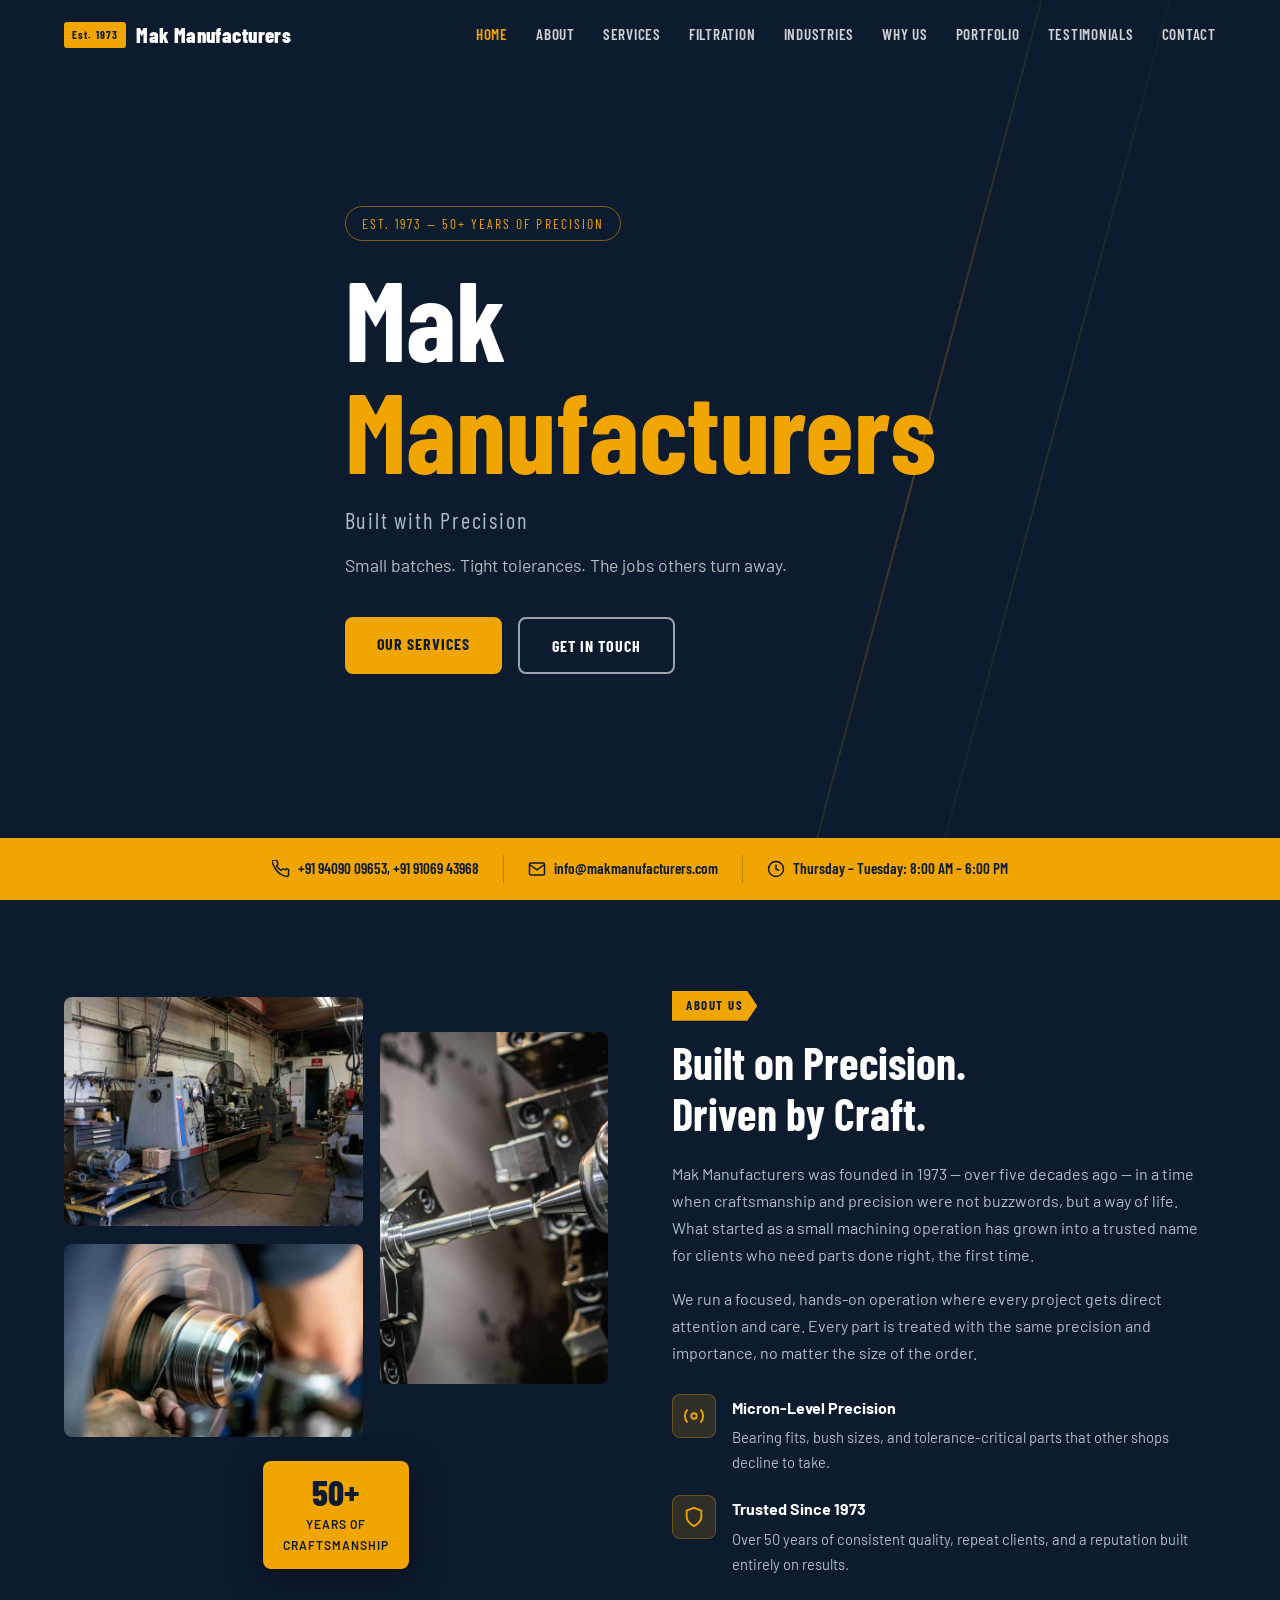
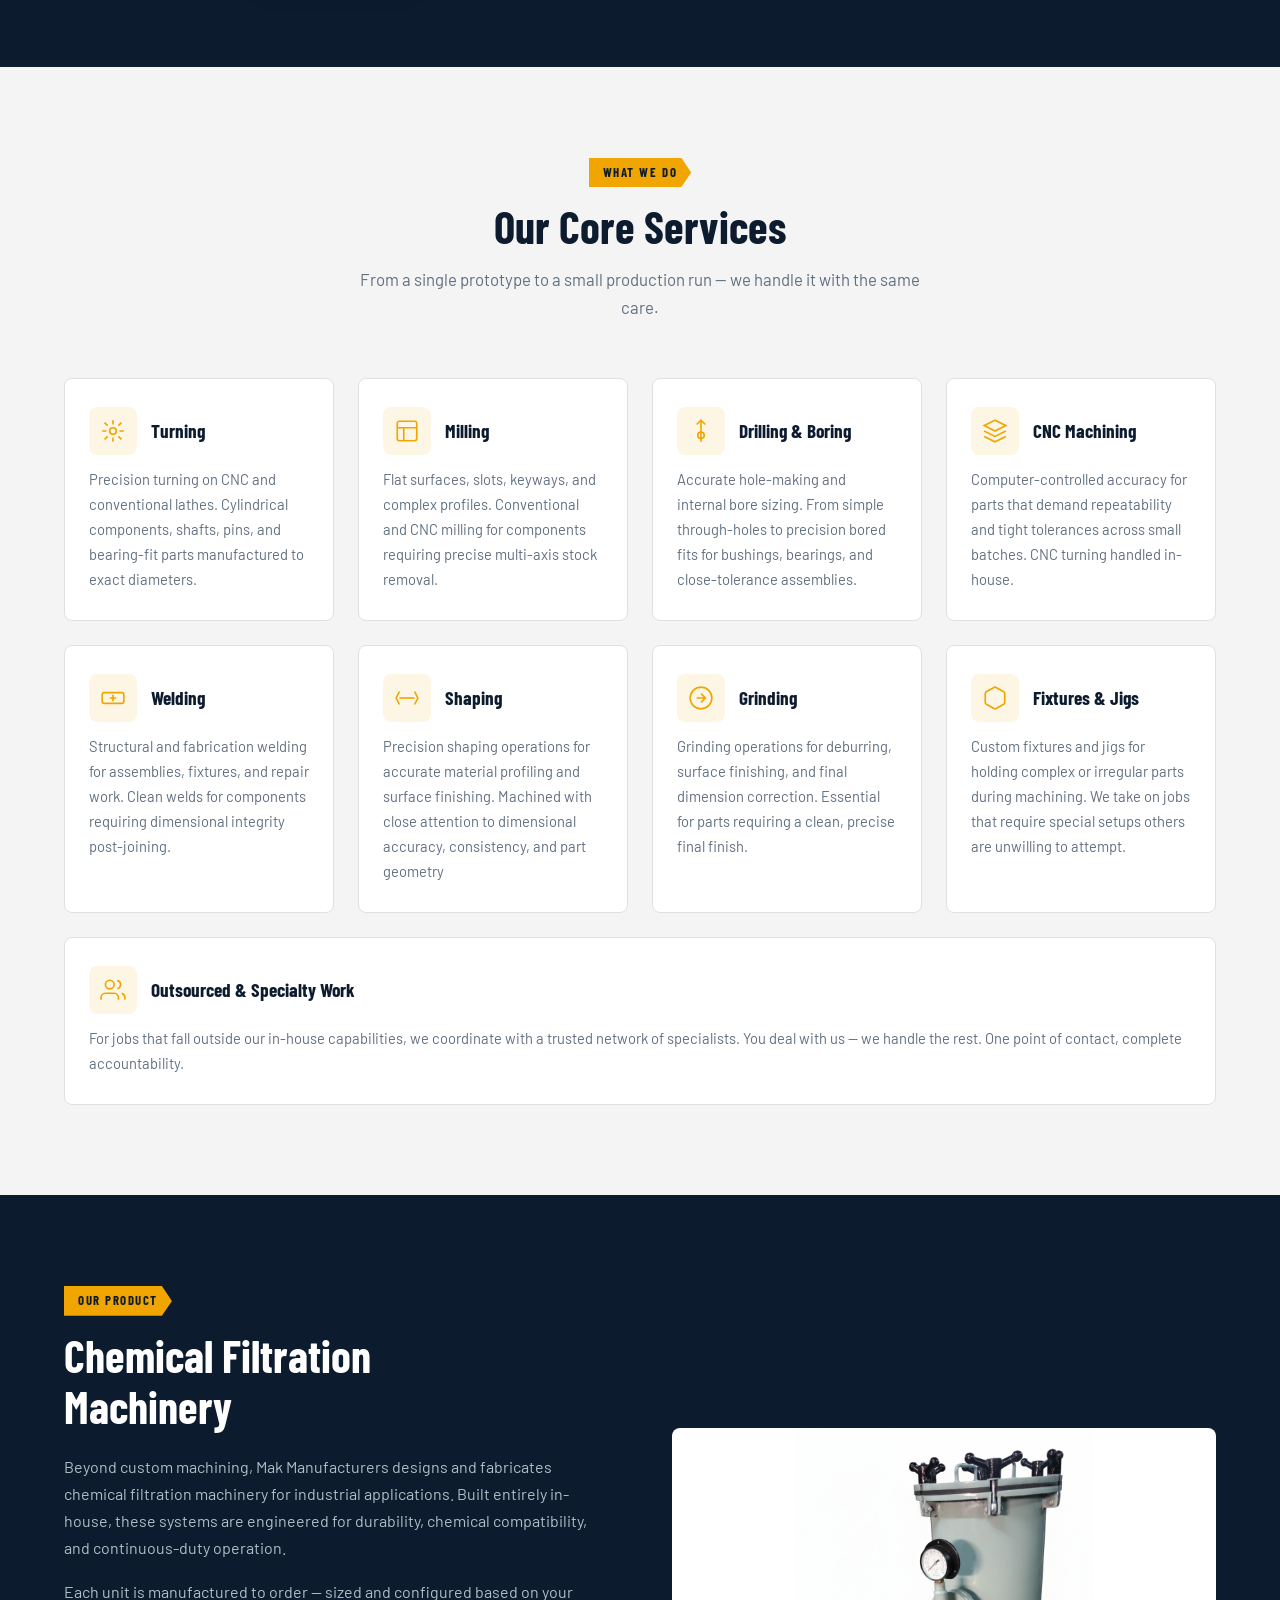
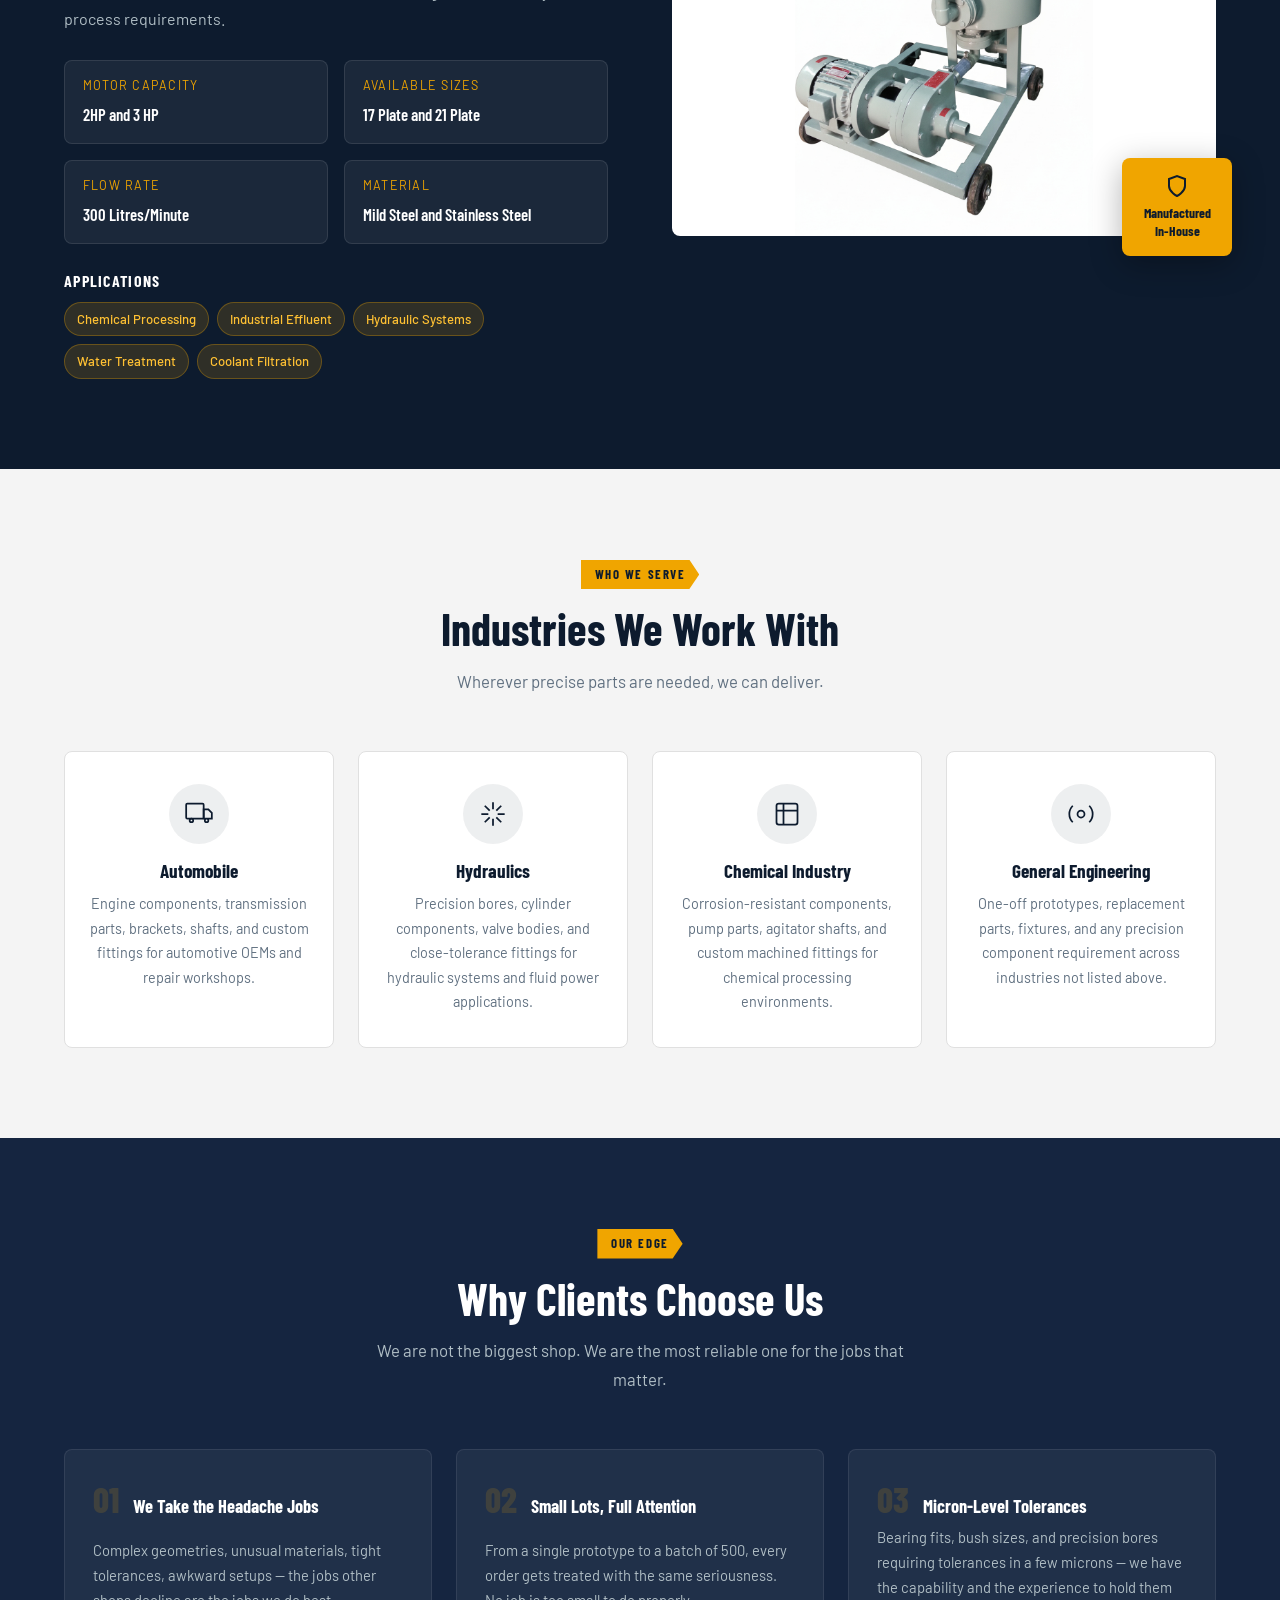
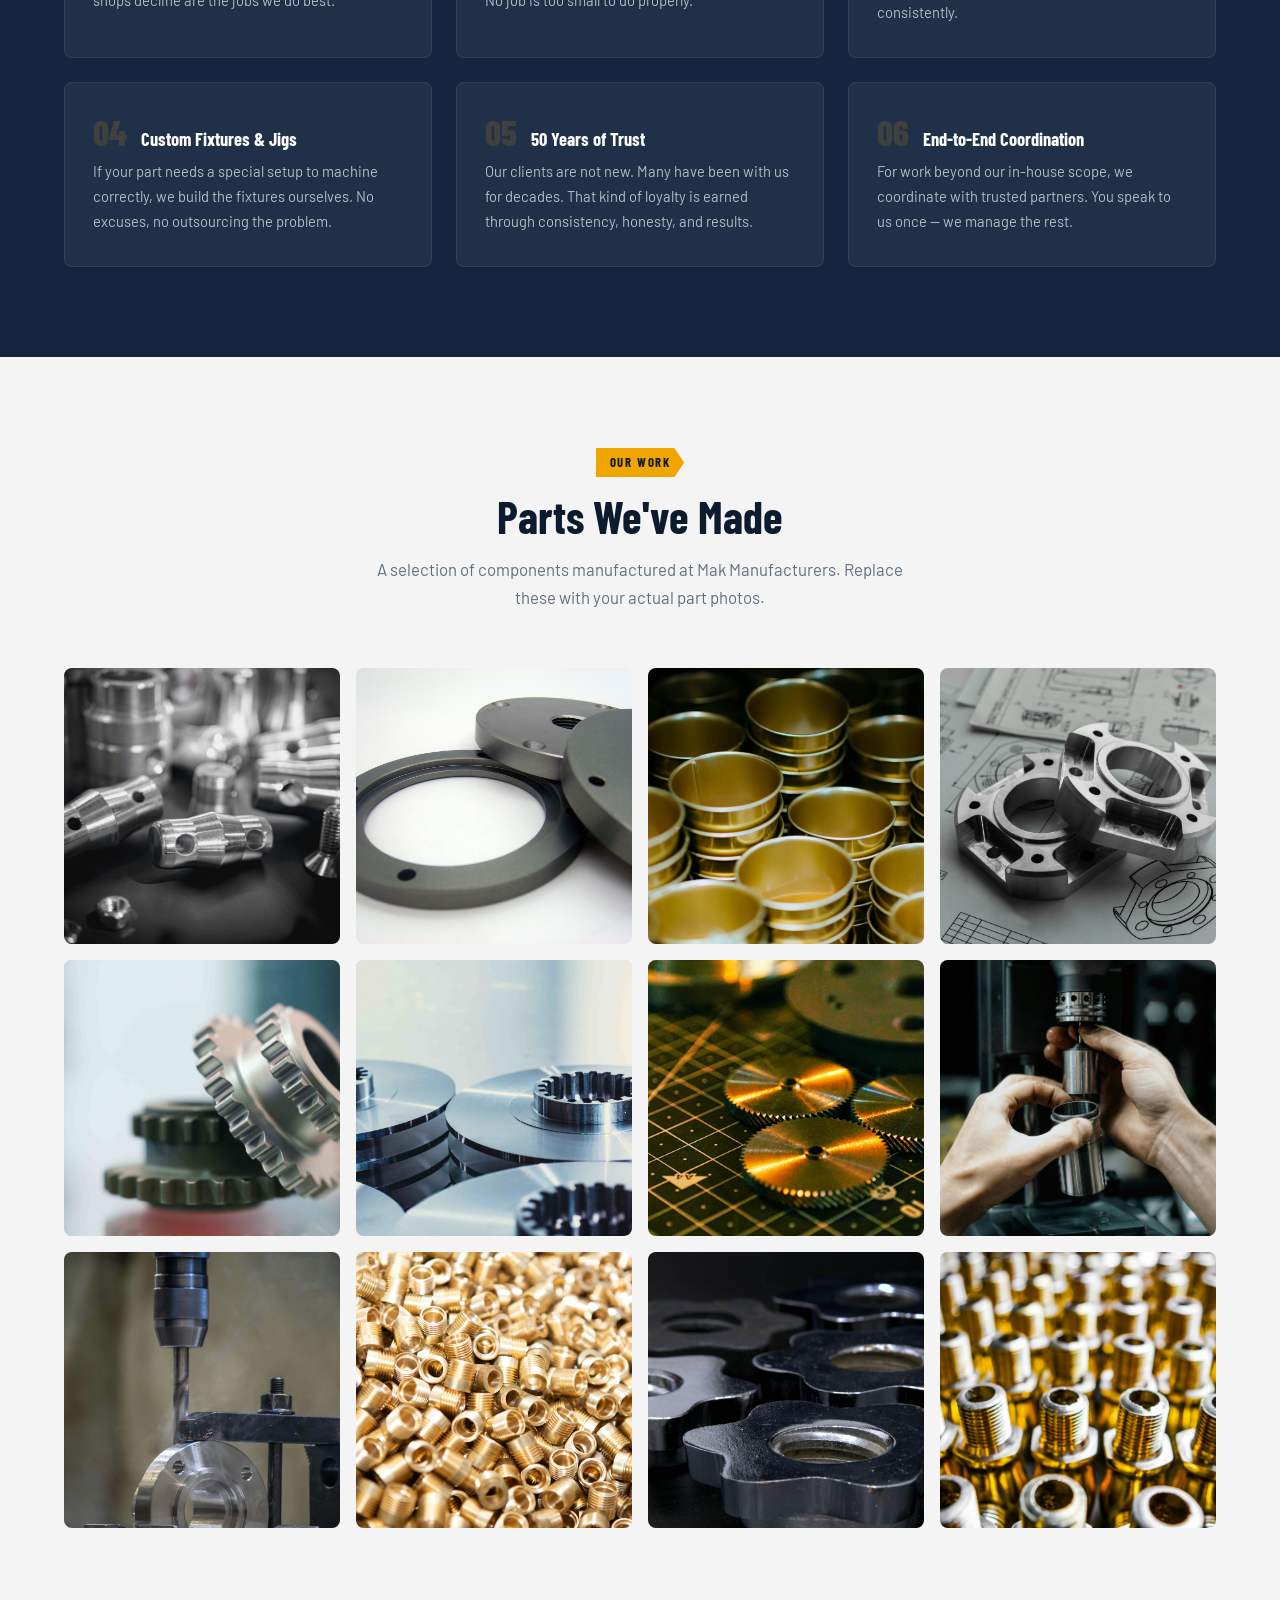
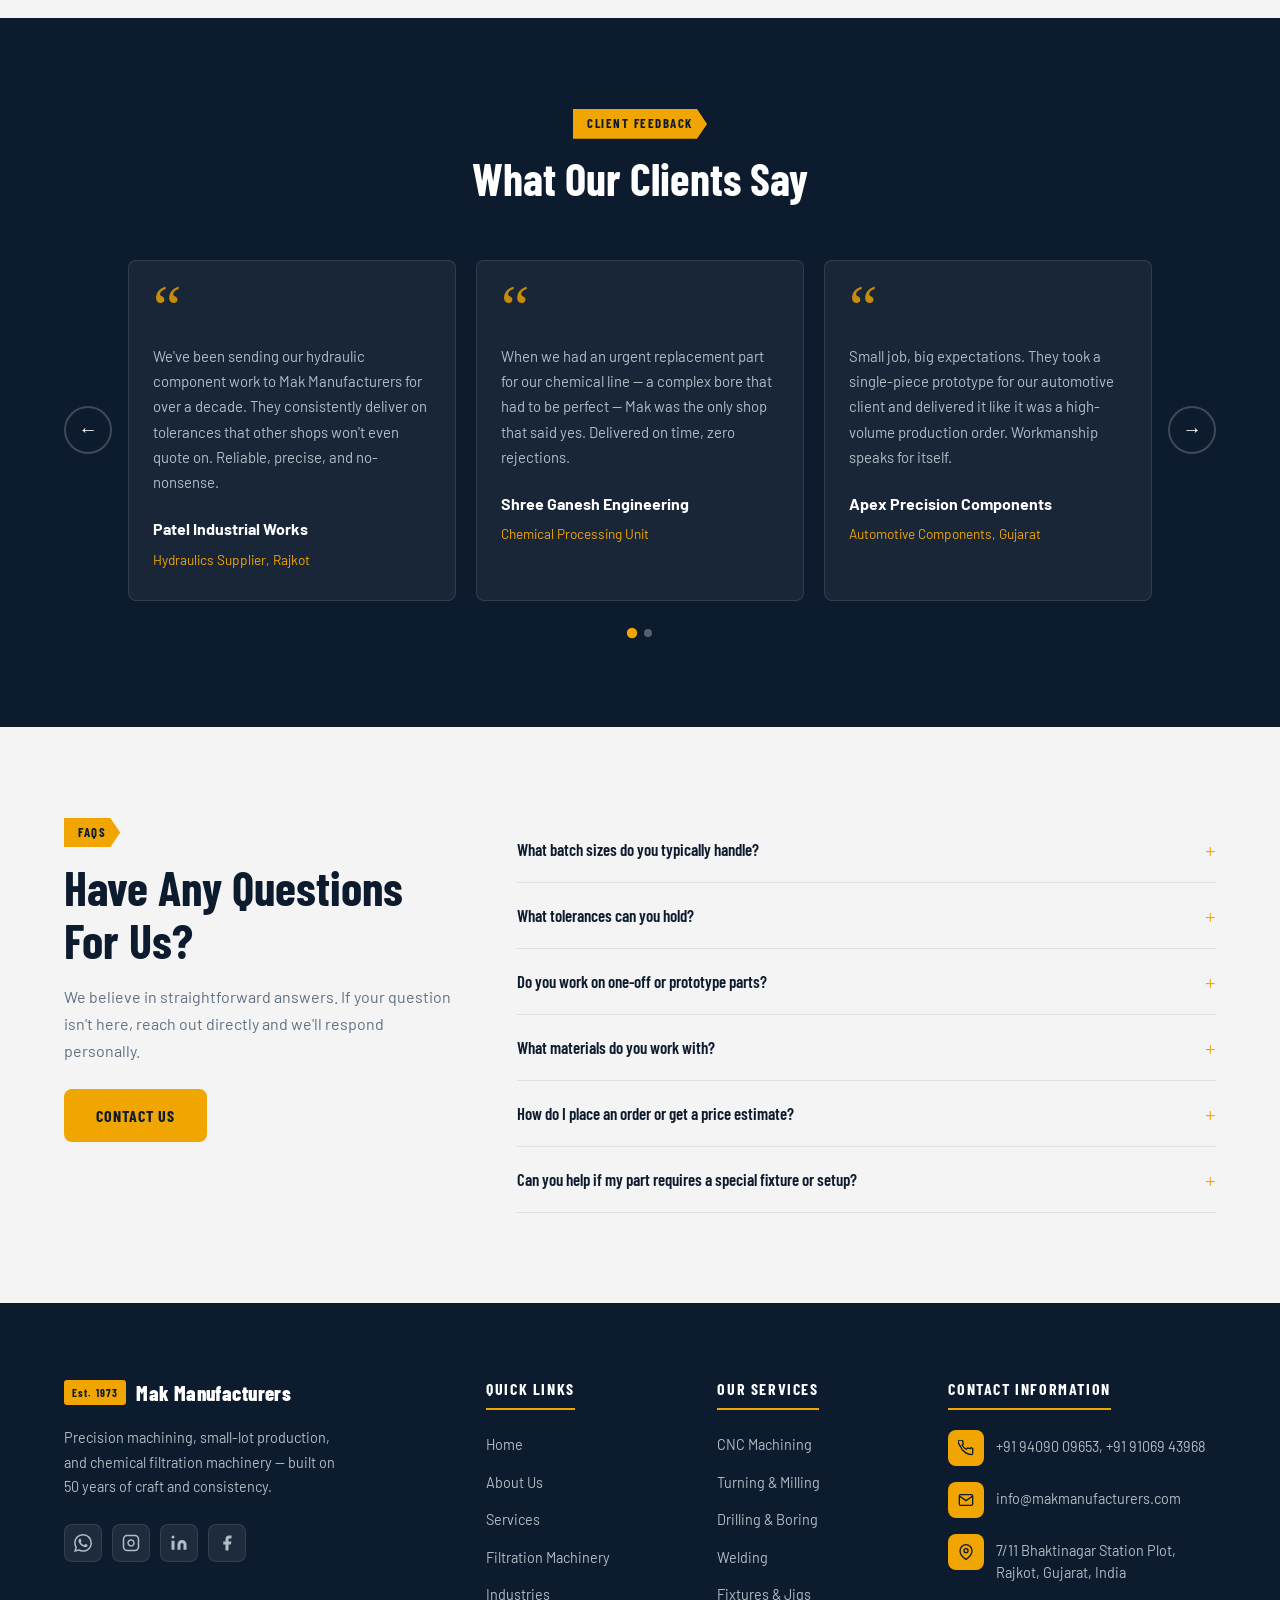
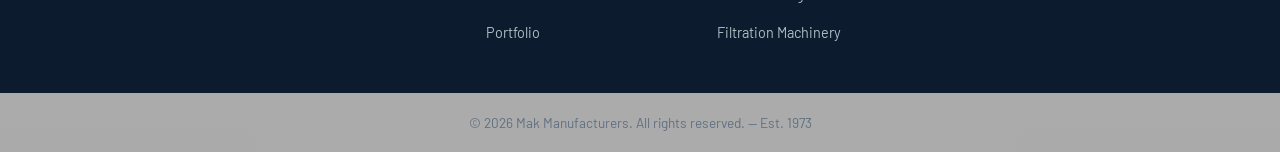
==== commit 6c3dc0a3: "Update index.html" ====
--- a/index.html
+++ b/index.html
@@ -92,7 +92,7 @@
             />
             <polyline points="22,6 12,13 2,6" />
           </svg>
-          <span>makmanufacturers.com</span>
+          <span>info@makmanufacturers.com</span>
         </div>
         <div class="infobar-divider"></div>
         <div class="infobar-item">
@@ -1040,7 +1040,7 @@
                     <polyline points="22,6 12,13 2,6" />
                   </svg>
                 </div>
-                <span>makmanufacturers.com</span>
+                <span>info@makmanufacturers.com</span>
               </div>
               <div class="contact-item">
                 <div class="contact-icon">
--- a/style.css
+++ b/style.css
@@ -315,6 +315,7 @@
 .hero {
   position: relative;
   min-height: 100vh;
+  min-height: 100svh;
   display: flex;
   flex-direction: column;
   justify-content: center;
@@ -460,6 +461,9 @@
   gap: 64px;
   align-items: center;
 }
+.about-image {
+  position: relative;
+}
 .img-collage {
   position: relative;
   height: 440px;
@@ -507,10 +511,12 @@
 }
 
 .stat-badge {
-  position: absolute;
-  bottom: 80px;
-  left: 50%;
-  transform: translateX(-50%);
+  position: relative;
+  bottom: auto;
+  left: auto;
+  transform: none;
+  margin: 24px auto 0;
+  display: table;
   background: var(--gold);
   color: var(--navy);
   border-radius: var(--radius);
@@ -1399,18 +1405,60 @@
     padding: 60px 0;
   }
 
+  .faq-left {
+    display: flex;
+    flex-wrap: wrap;
+    align-items: flex-start;
+    column-gap: 14px;
+  }
+  .faq-left .section-label {
+    margin-bottom: 0;
+    margin-top: 6px;
+    flex-shrink: 0;
+  }
+  .faq-left .section-title {
+    flex: 1;
+    min-width: 0;
+  }
+  .faq-left p,
+  .faq-left .btn {
+    flex-basis: 100%;
+    width: 100%;
+  }
+
+  .why-card {
+    display: flex;
+    flex-wrap: wrap;
+    align-items: baseline;
+    column-gap: 14px;
+  }
+  .why-card .why-number {
+    font-size: 2.2rem;
+    margin-bottom: 0;
+    flex-shrink: 0;
+  }
+  .why-card h3 {
+    flex: 1;
+    min-width: 0;
+    margin-bottom: 8px;
+  }
+  .why-card p {
+    width: 100%;
+    flex-basis: 100%;
+  }
+
   .stat-badge {
     position: relative;
     bottom: auto;
     left: auto;
     transform: none;
-    margin: 16px auto 0;
+    margin: 32px auto 0;
     display: table; /* shrinks to content width */
   }
 
   .hero-content {
-    padding-top: 120px;
-    padding-bottom: 100px;
+    padding-top: 100px;
+    padding-bottom: 180px;
   }
   .hero-cta-row {
     flex-direction: column;
@@ -1464,6 +1512,33 @@
   .testimonial-slider {
     padding: 0;
   }
+}
+
+/* ============================================================
+   RESPONSIVE — DESKTOP ONLY (min 901px)
+   Why card: number beside heading, same as mobile treatment
+============================================================ */
+@media (min-width: 901px) {
+  .why-card {
+    display: flex;
+    flex-wrap: wrap;
+    align-items: baseline;
+    column-gap: 14px;
+  }
+  .why-card .why-number {
+    font-size: 2.2rem;
+    margin-bottom: 0;
+    flex-shrink: 0;
+  }
+  .why-card h3 {
+    flex: 1;
+    min-width: 0;
+    margin-bottom: 8px;
+  }
+  .why-card p {
+    width: 100%;
+    flex-basis: 100%;
+  }
 
   .lightbox-prev {
     left: 8px;
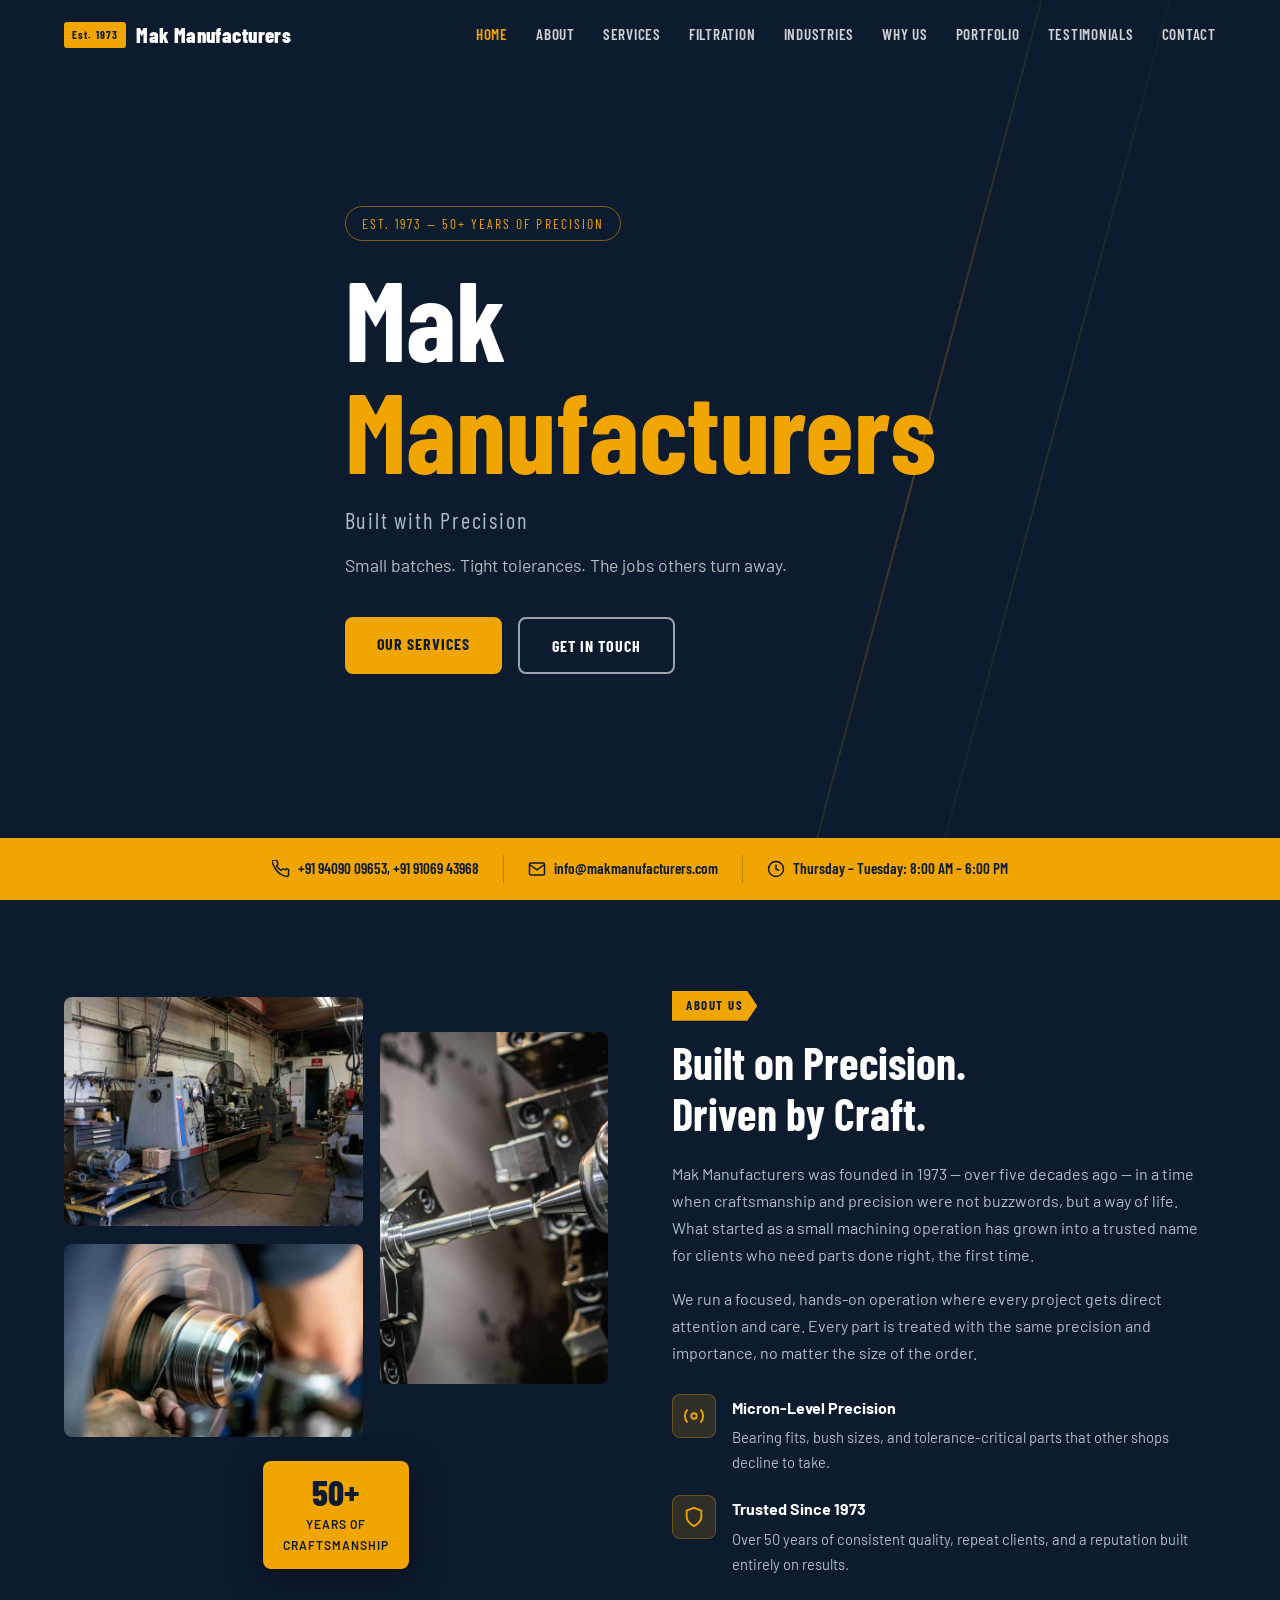
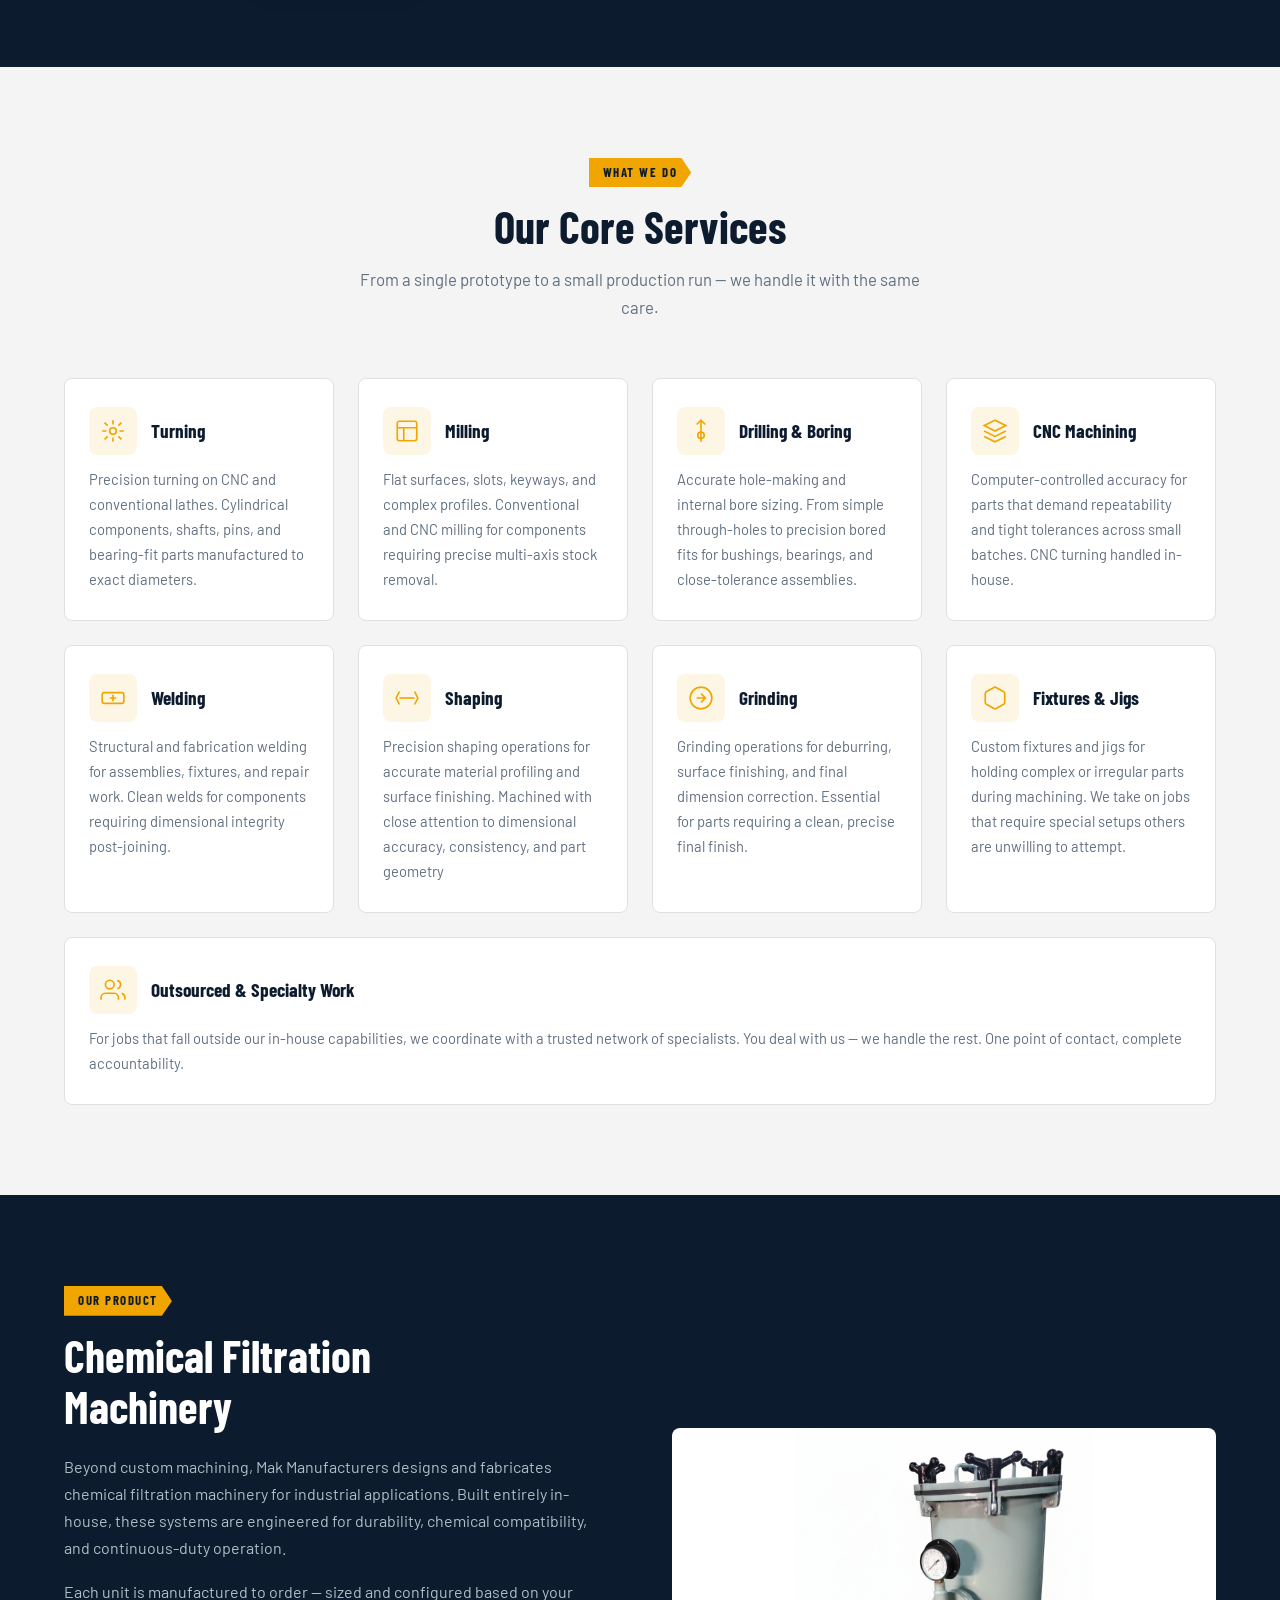
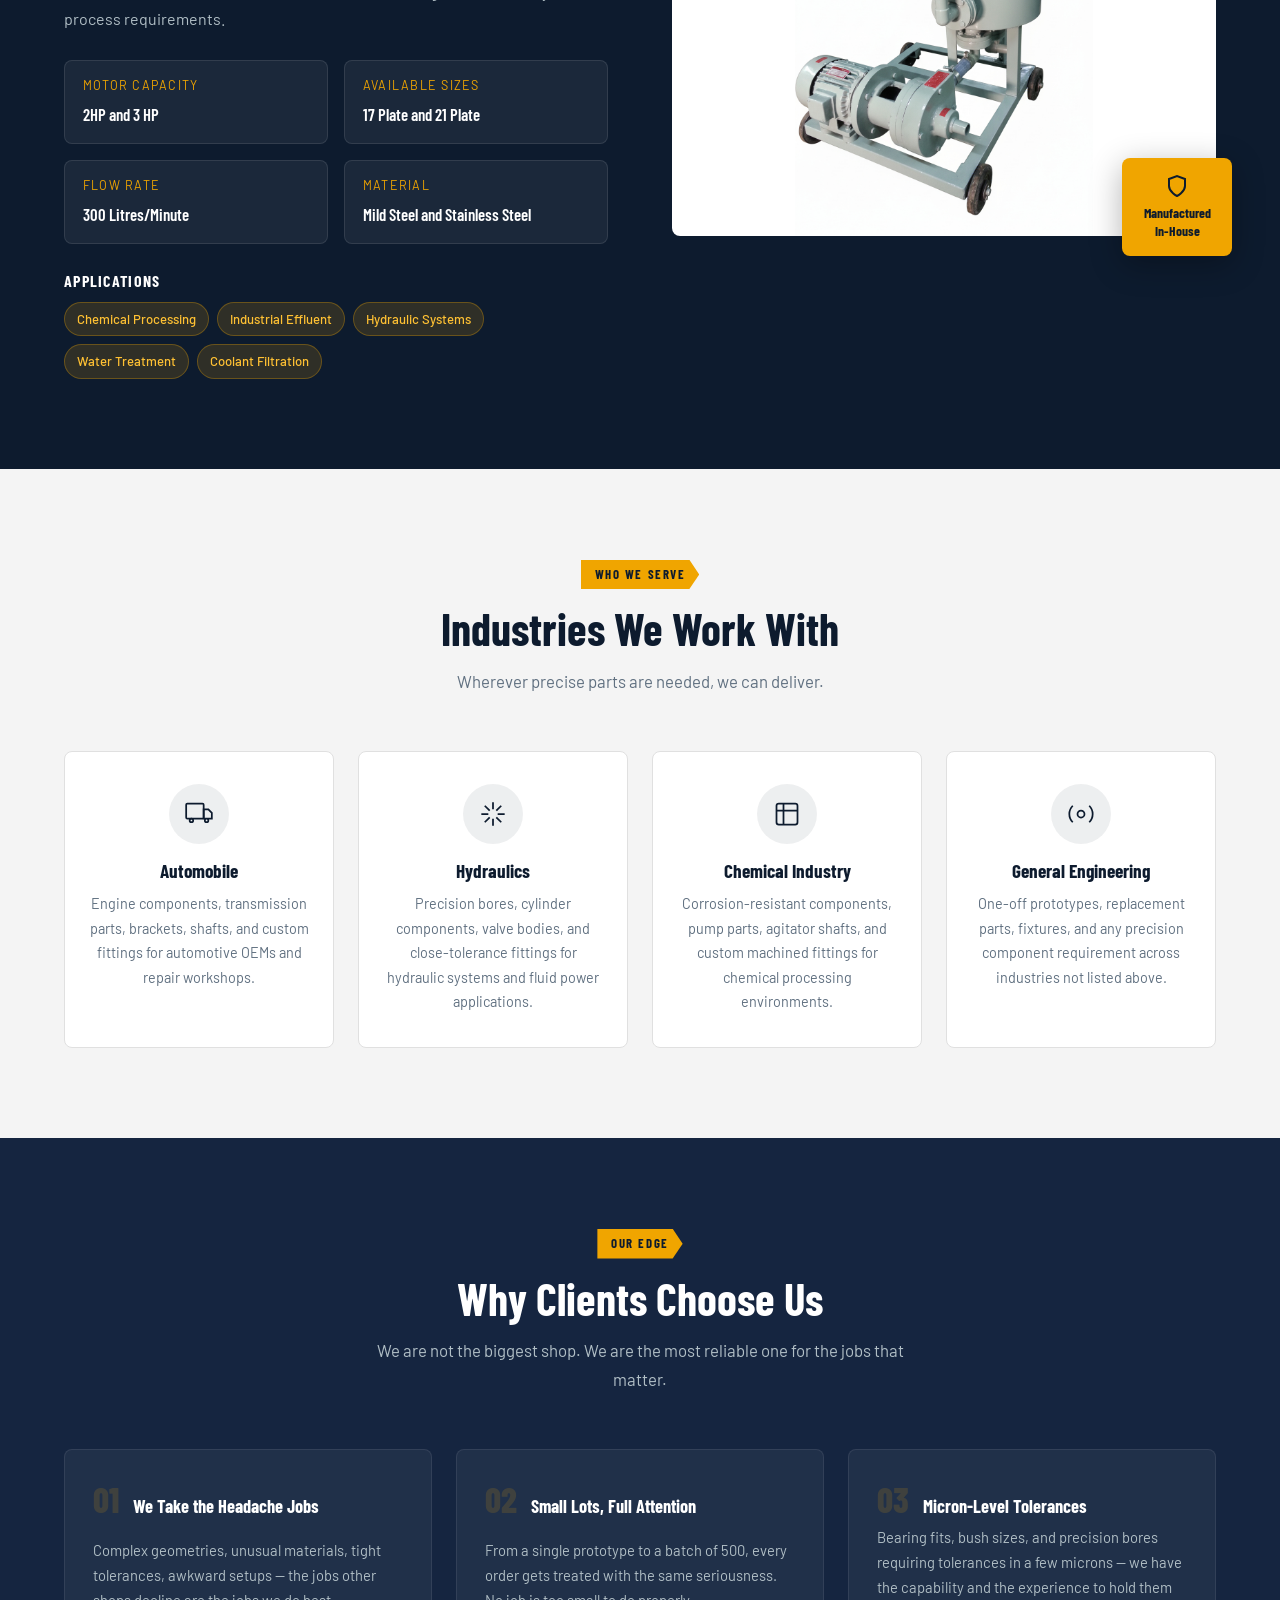
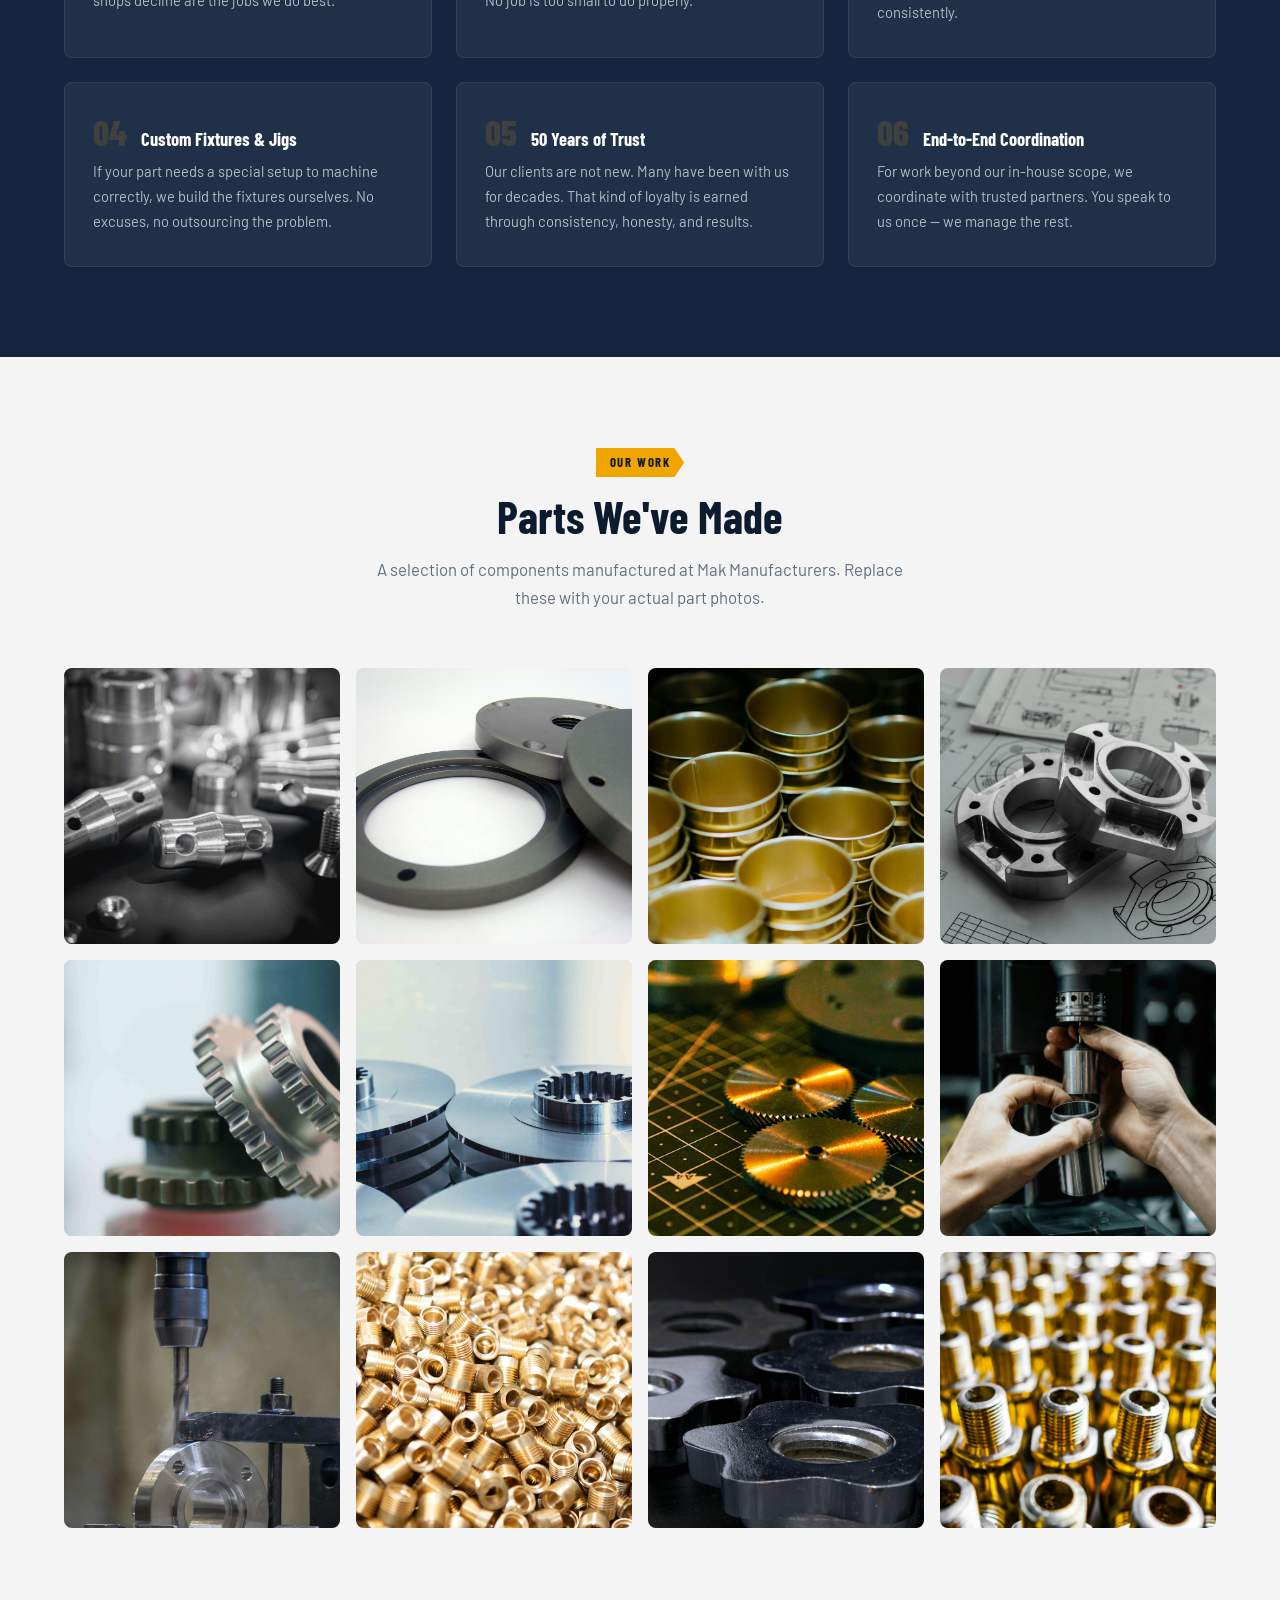
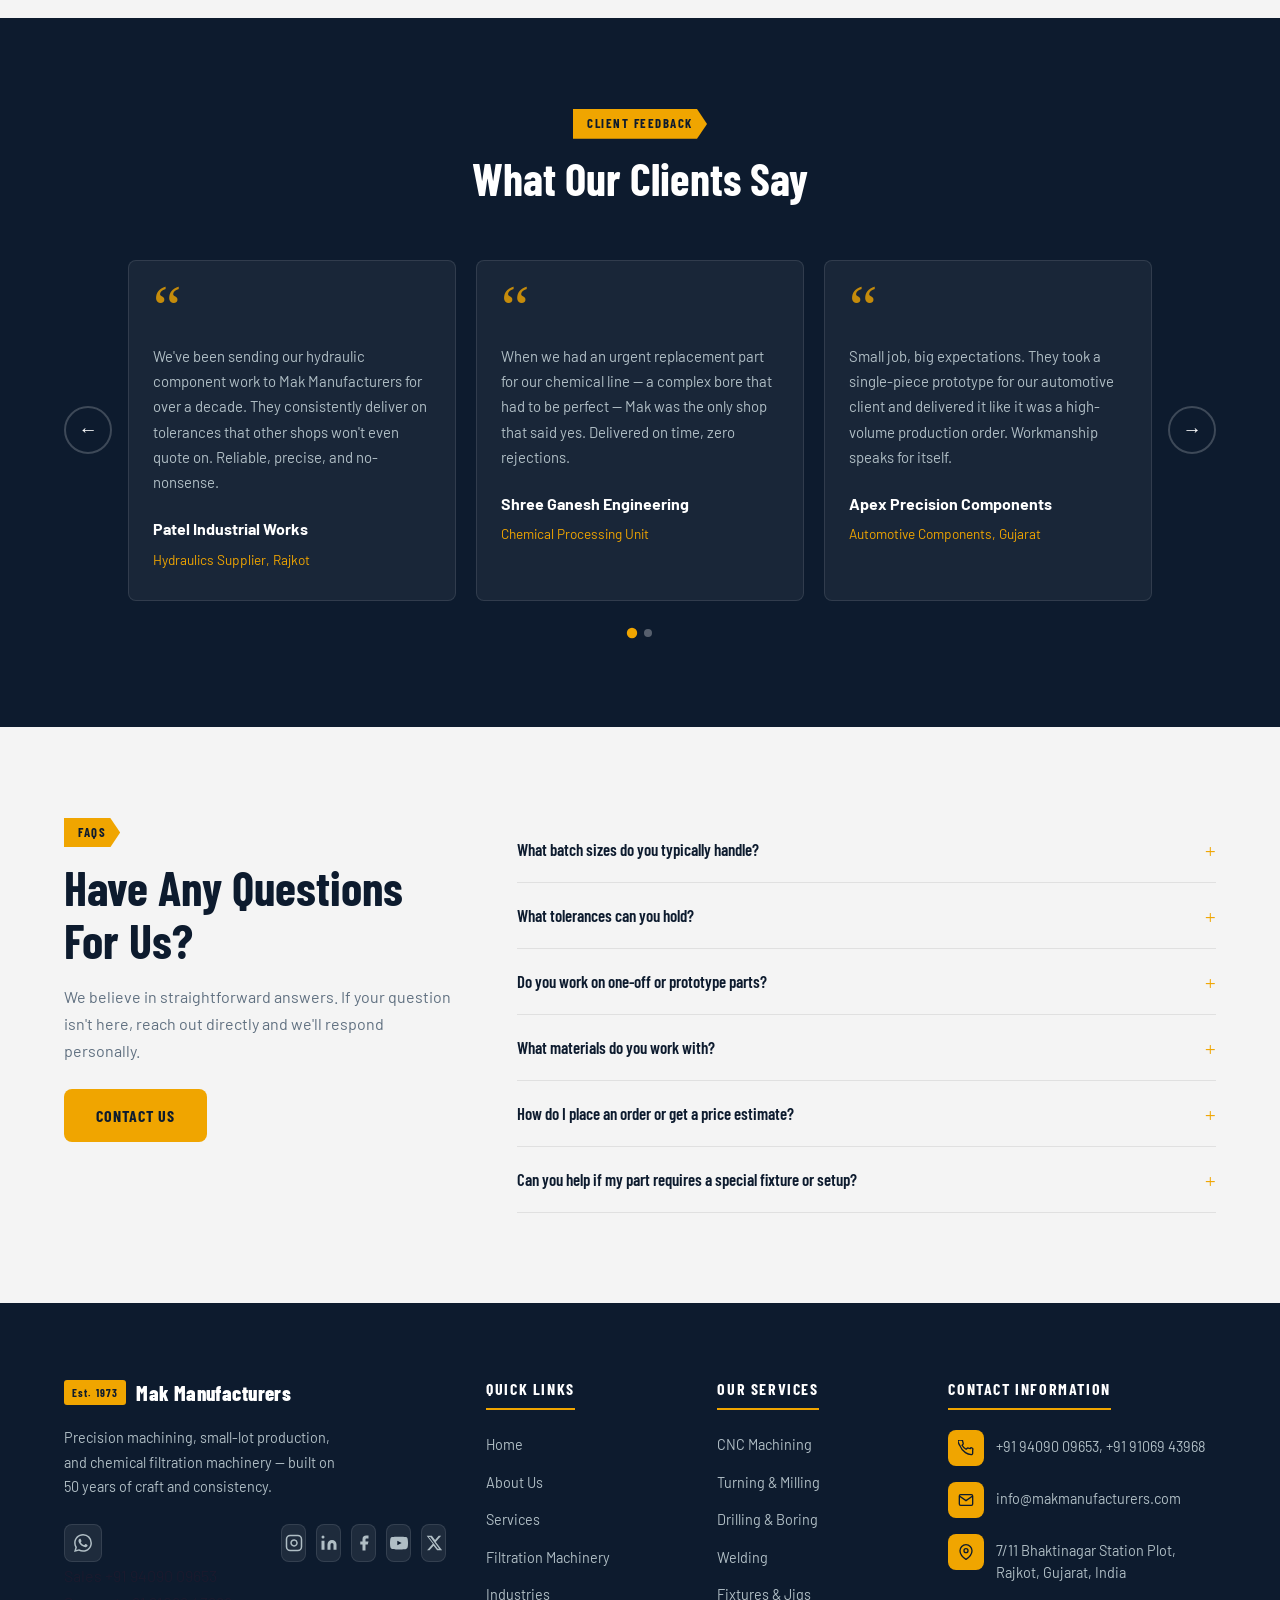
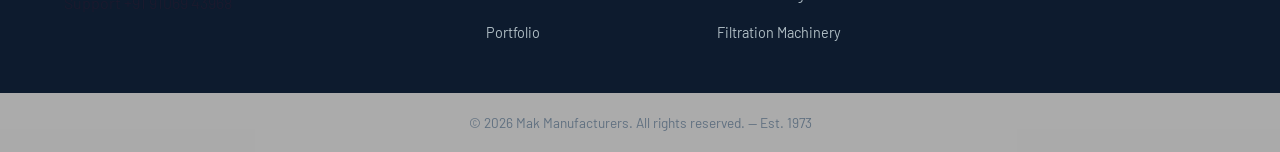
==== commit 98dccbf4: "Update index.html" ====
--- a/index.html
+++ b/index.html
@@ -922,24 +922,44 @@
               </p>
               <div class="social-links">
                 <!-- WhatsApp -->
-                <a
-                  href="#"
-                  class="social-btn"
-                  aria-label="WhatsApp"
-                  title="WhatsApp"
-                >
-                  <svg viewBox="0 0 24 24" fill="currentColor">
-                    <path
-                      d="M17.472 14.382c-.297-.149-1.758-.867-2.03-.967-.273-.099-.471-.148-.67.15-.197.297-.767.966-.94 1.164-.173.199-.347.223-.644.075-.297-.15-1.255-.463-2.39-1.475-.883-.788-1.48-1.761-1.653-2.059-.173-.297-.018-.458.13-.606.134-.133.298-.347.446-.52.149-.174.198-.298.298-.497.099-.198.05-.371-.025-.52-.075-.149-.669-1.612-.916-2.207-.242-.579-.487-.5-.669-.51-.173-.008-.371-.01-.57-.01-.198 0-.52.074-.792.372-.272.297-1.04 1.016-1.04 2.479 0 1.462 1.065 2.875 1.213 3.074.149.198 2.096 3.2 5.077 4.487.709.306 1.262.489 1.694.625.712.227 1.36.195 1.871.118.571-.085 1.758-.719 2.006-1.413.248-.694.248-1.289.173-1.413-.074-.124-.272-.198-.57-.347m-5.421 7.403h-.004a9.87 9.87 0 01-5.031-1.378l-.361-.214-3.741.982.998-3.648-.235-.374a9.86 9.86 0 01-1.51-5.26c.001-5.45 4.436-9.884 9.888-9.884 2.64 0 5.122 1.03 6.988 2.898a9.825 9.825 0 012.893 6.994c-.003 5.45-4.437 9.884-9.885 9.884m8.413-18.297A11.815 11.815 0 0012.05 0C5.495 0 .16 5.335.157 11.892c0 2.096.547 4.142 1.588 5.945L.057 24l6.305-1.654a11.882 11.882 0 005.683 1.448h.005c6.554 0 11.89-5.335 11.893-11.893a11.821 11.821 0 00-3.48-8.413z"
-                    />
-                  </svg>
-                </a>
+                <div class="wa-wrapper">
+                  <button
+                    class="social-btn wa-trigger"
+                    aria-label="WhatsApp"
+                    title="WhatsApp"
+                  >
+                    <svg viewBox="0 0 24 24" fill="currentColor">
+                      <path
+                        d="M17.472 14.382c-.297-.149-1.758-.867-2.03-.967-.273-.099-.471-.148-.67.15-.197.297-.767.966-.94 1.164-.173.199-.347.223-.644.075-.297-.15-1.255-.463-2.39-1.475-.883-.788-1.48-1.761-1.653-2.059-.173-.297-.018-.458.13-.606.134-.133.298-.347.446-.52.149-.174.198-.298.298-.497.099-.198.05-.371-.025-.52-.075-.149-.669-1.612-.916-2.207-.242-.579-.487-.5-.669-.51-.173-.008-.371-.01-.57-.01-.198 0-.52.074-.792.372-.272.297-1.04 1.016-1.04 2.479 0 1.462 1.065 2.875 1.213 3.074.149.198 2.096 3.2 5.077 4.487.709.306 1.262.489 1.694.625.712.227 1.36.195 1.871.118.571-.085 1.758-.719 2.006-1.413.248-.694.248-1.289.173-1.413-.074-.124-.272-.198-.57-.347m-5.421 7.403h-.004a9.87 9.87 0 01-5.031-1.378l-.361-.214-3.741.982.998-3.648-.235-.374a9.86 9.86 0 01-1.51-5.26c.001-5.45 4.436-9.884 9.888-9.884 2.64 0 5.122 1.03 6.988 2.898a9.825 9.825 0 012.893 6.994c-.003 5.45-4.437 9.884-9.885 9.884m8.413-18.297A11.815 11.815 0 0012.05 0C5.495 0 .16 5.335.157 11.892c0 2.096.547 4.142 1.588 5.945L.057 24l6.305-1.654a11.882 11.882 0 005.683 1.448h.005c6.554 0 11.89-5.335 11.893-11.893a11.821 11.821 0 00-3.48-8.413z"
+                      />
+                    </svg>
+                  </button>
+                  <div class="wa-popup" id="waPopup">
+                    <a
+                      href="https://wa.me/919409009653"
+                      target="_blank"
+                      rel="noopener noreferrer"
+                    >
+                      <span class="wa-label">Sales</span>
+                      <span class="wa-number">+91 94090 09653</span>
+                    </a>
+                    <a
+                      href="https://wa.me/919106943968"
+                      target="_blank"
+                      rel="noopener noreferrer"
+                    >
+                      <span class="wa-label">Support</span>
+                      <span class="wa-number">+91 91069 43968</span>
+                    </a>
+                  </div>
+                </div>
                 <!-- Instagram -->
                 <a
-                  href="#"
+                  href="https://instagram.com/YOUR_HANDLE"
+                  target="_blank"
+                  rel="noopener noreferrer"
                   class="social-btn"
-                  aria-label="Instagram"
-                  title="Instagram"
+                  ...
                 >
                   <svg
                     viewBox="0 0 24 24"
@@ -954,10 +974,11 @@
                 </a>
                 <!-- LinkedIn -->
                 <a
-                  href="#"
+                  href="https://linkedin.com/company/YOUR_COMPANY_NAME"
+                  target="_blank"
+                  rel="noopener noreferrer"
                   class="social-btn"
-                  aria-label="LinkedIn"
-                  title="LinkedIn"
+                  ...
                 >
                   <svg viewBox="0 0 24 24" fill="currentColor">
                     <path
@@ -968,14 +989,47 @@
                 </a>
                 <!-- Facebook -->
                 <a
-                  href="#"
+                  href="https://facebook.com/YOUR_PAGE_NAME"
+                  target="_blank"
+                  rel="noopener noreferrer"
                   class="social-btn"
-                  aria-label="Facebook"
-                  title="Facebook"
+                  ...
                 >
                   <svg viewBox="0 0 24 24" fill="currentColor">
                     <path
                       d="M18 2h-3a5 5 0 00-5 5v3H7v4h3v8h4v-8h3l1-4h-4V7a1 1 0 011-1h3z"
+                    />
+                  </svg>
+                </a>
+                <!-- YouTube -->
+                <a
+                  href="https://youtube.com/@YOUR_CHANNEL_HANDLE"
+                  target="_blank"
+                  rel="noopener noreferrer"
+                  class="social-btn"
+                  ...
+                >
+                  <svg viewBox="0 0 24 24" fill="currentColor">
+                    <path
+                      d="M23.5 6.2a3 3 0 00-2.1-2.1C19.5 3.5 12 3.5 12 3.5s-7.5 0-9.4.6A3 3 0 00.5 6.2 31 31 0 000 12a31 31 0 00.5 5.8 3 3 0 002.1 2.1c1.9.6 9.4.6 9.4.6s7.5 0 9.4-.6a3 3 0 002.1-2.1A31 31 0 0024 12a31 31 0 00-.5-5.8z"
+                    />
+                    <polygon
+                      points="9.75 15.02 15.5 12 9.75 8.98 9.75 15.02"
+                      fill="var(--navy)"
+                    />
+                  </svg>
+                </a>
+                <!-- Twitter / X -->
+                <a
+                  href="https://x.com/YOUR_HANDLE"
+                  target="_blank"
+                  rel="noopener noreferrer"
+                  class="social-btn"
+                  ...
+                >
+                  <svg viewBox="0 0 24 24" fill="currentColor">
+                    <path
+                      d="M18.244 2.25h3.308l-7.227 8.26 8.502 11.24H16.17l-4.714-6.231-5.401 6.231H2.746l7.73-8.835L2.25 2.25h6.894l4.263 5.632zm-1.161 17.52h1.833L7.084 4.126H5.117z"
                     />
                   </svg>
                 </a>
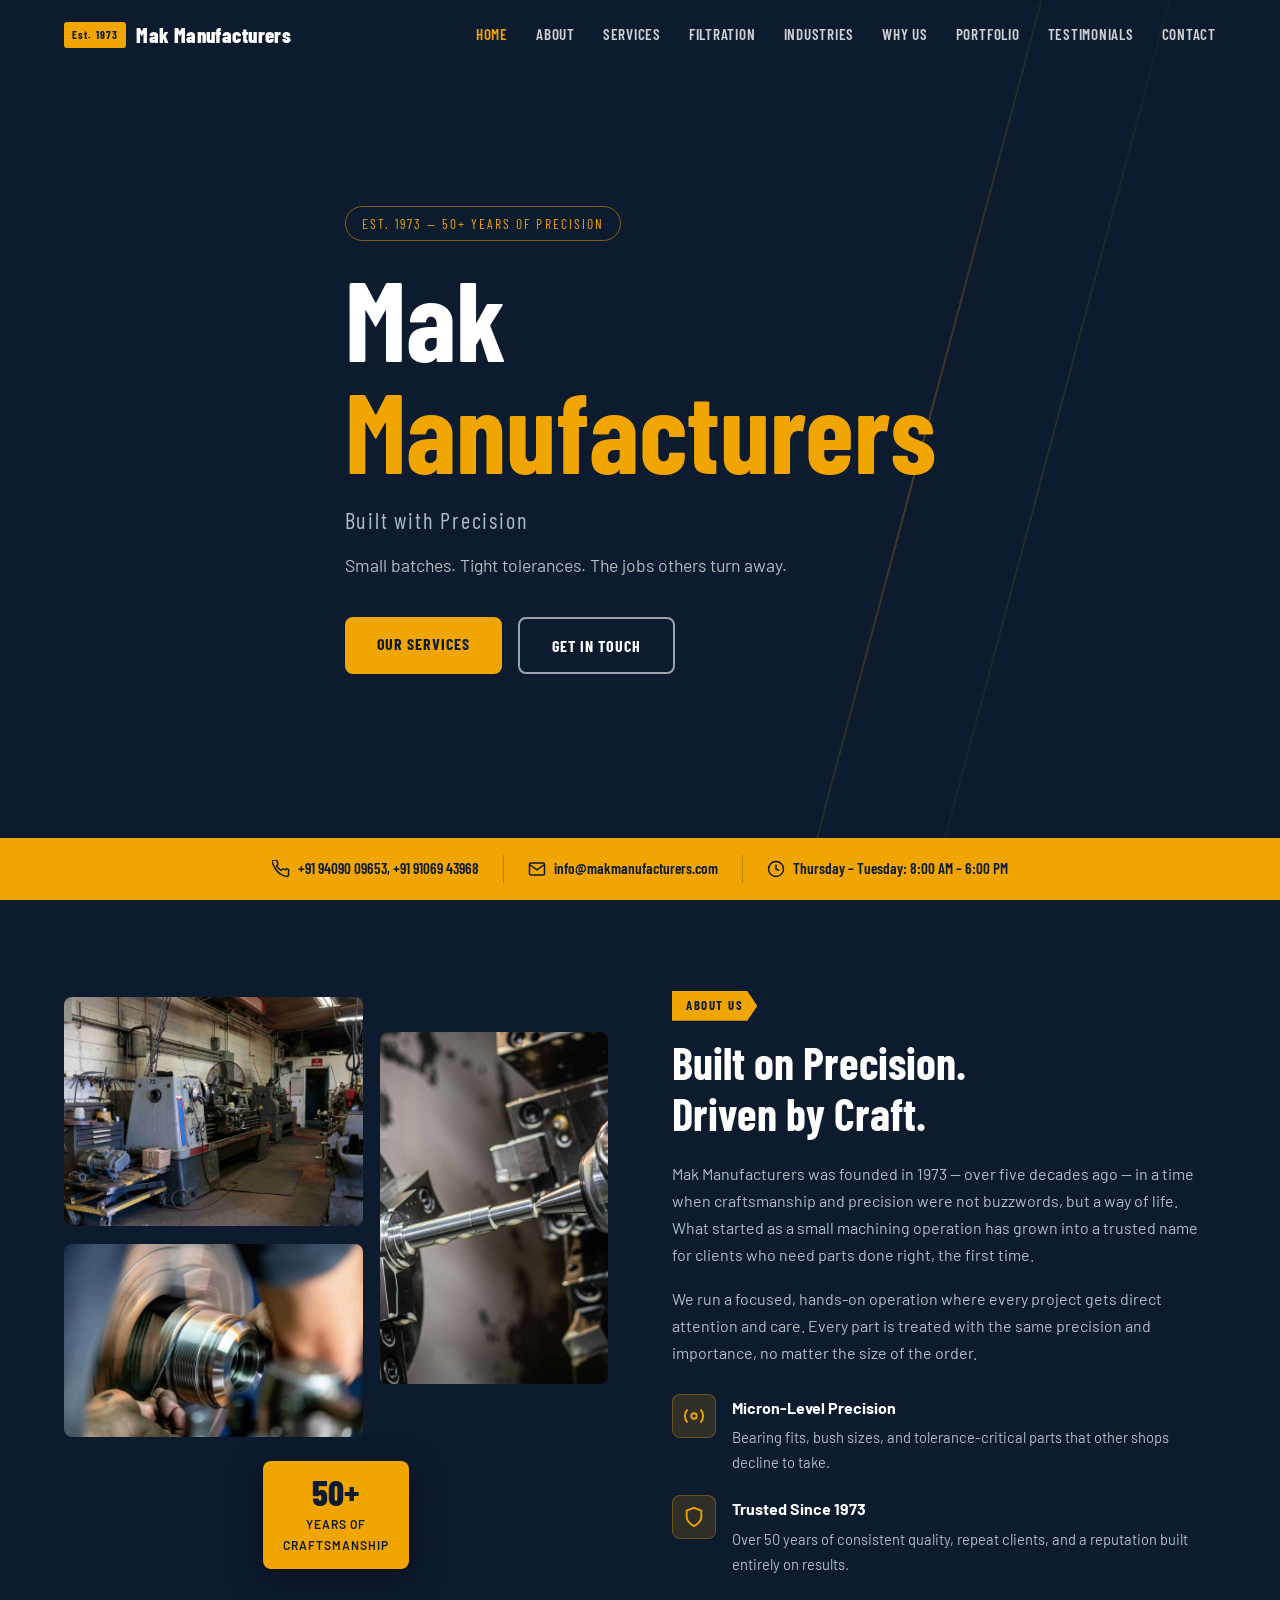
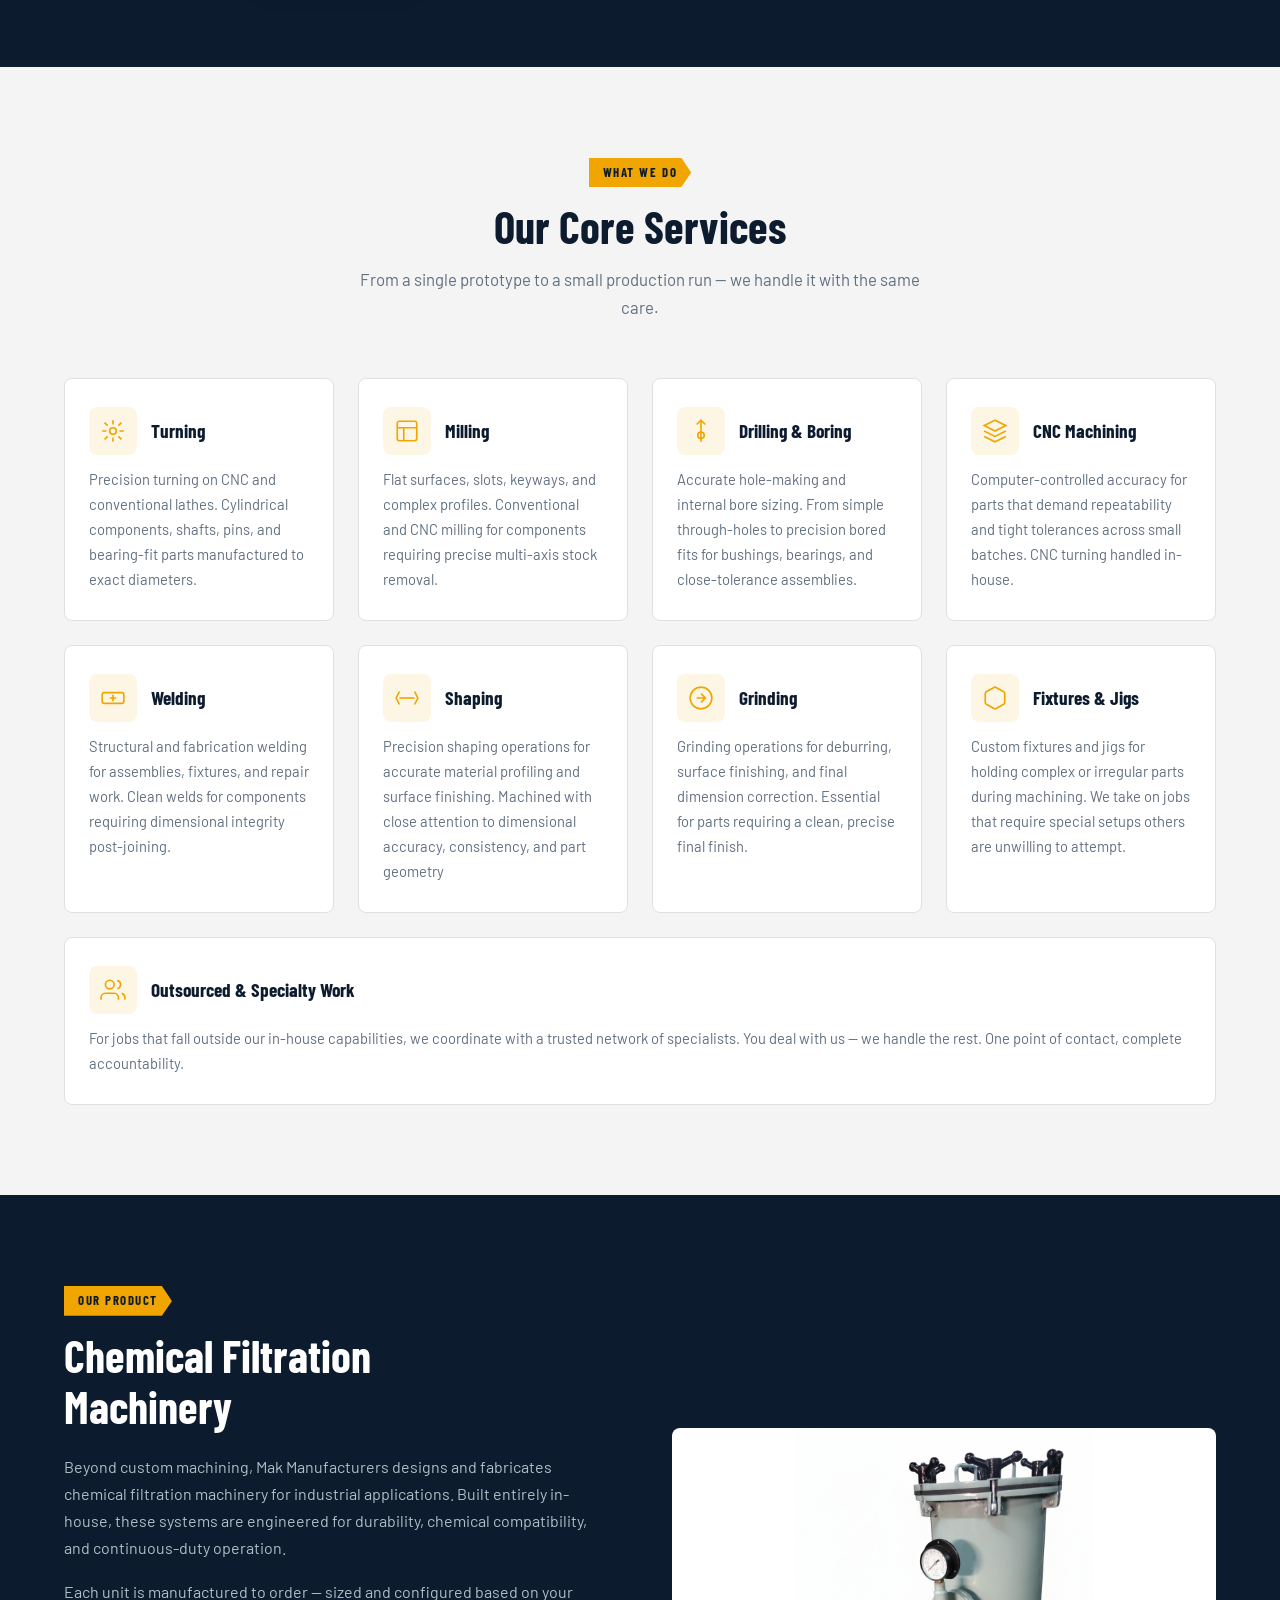
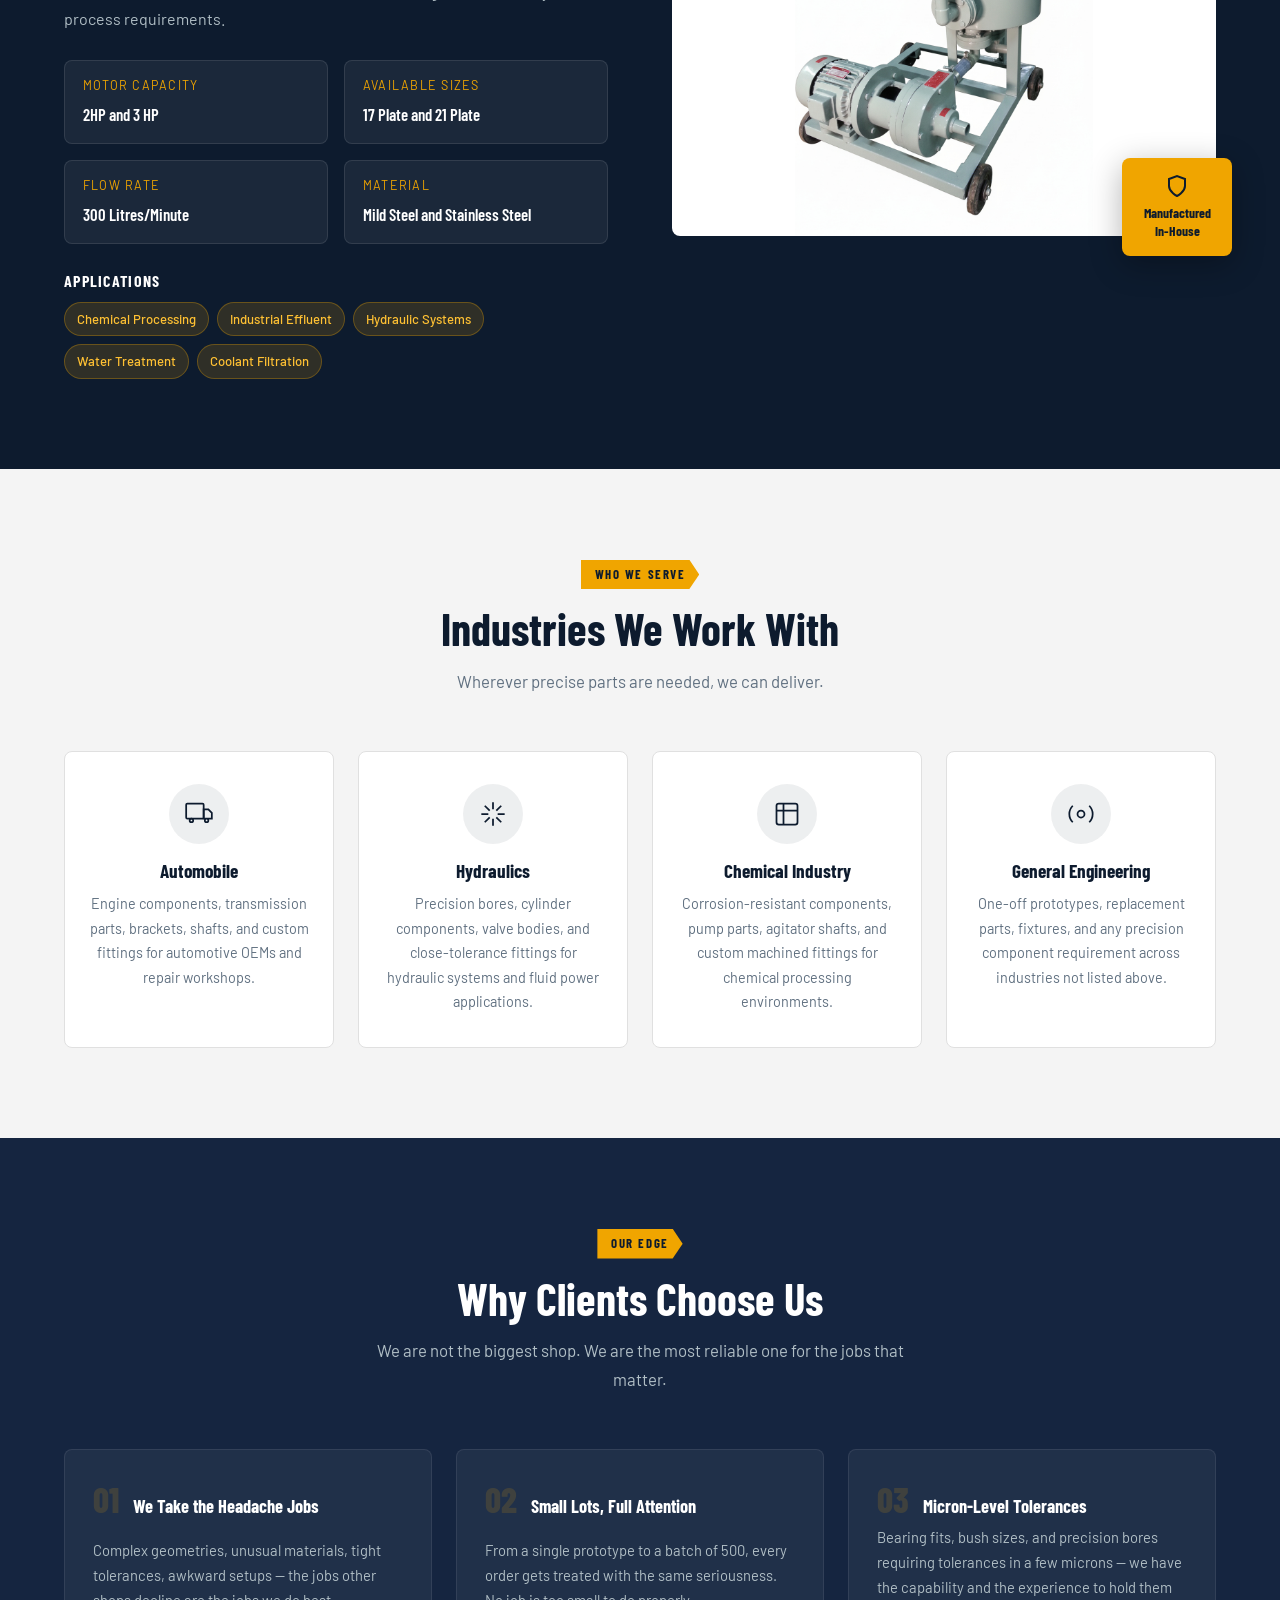
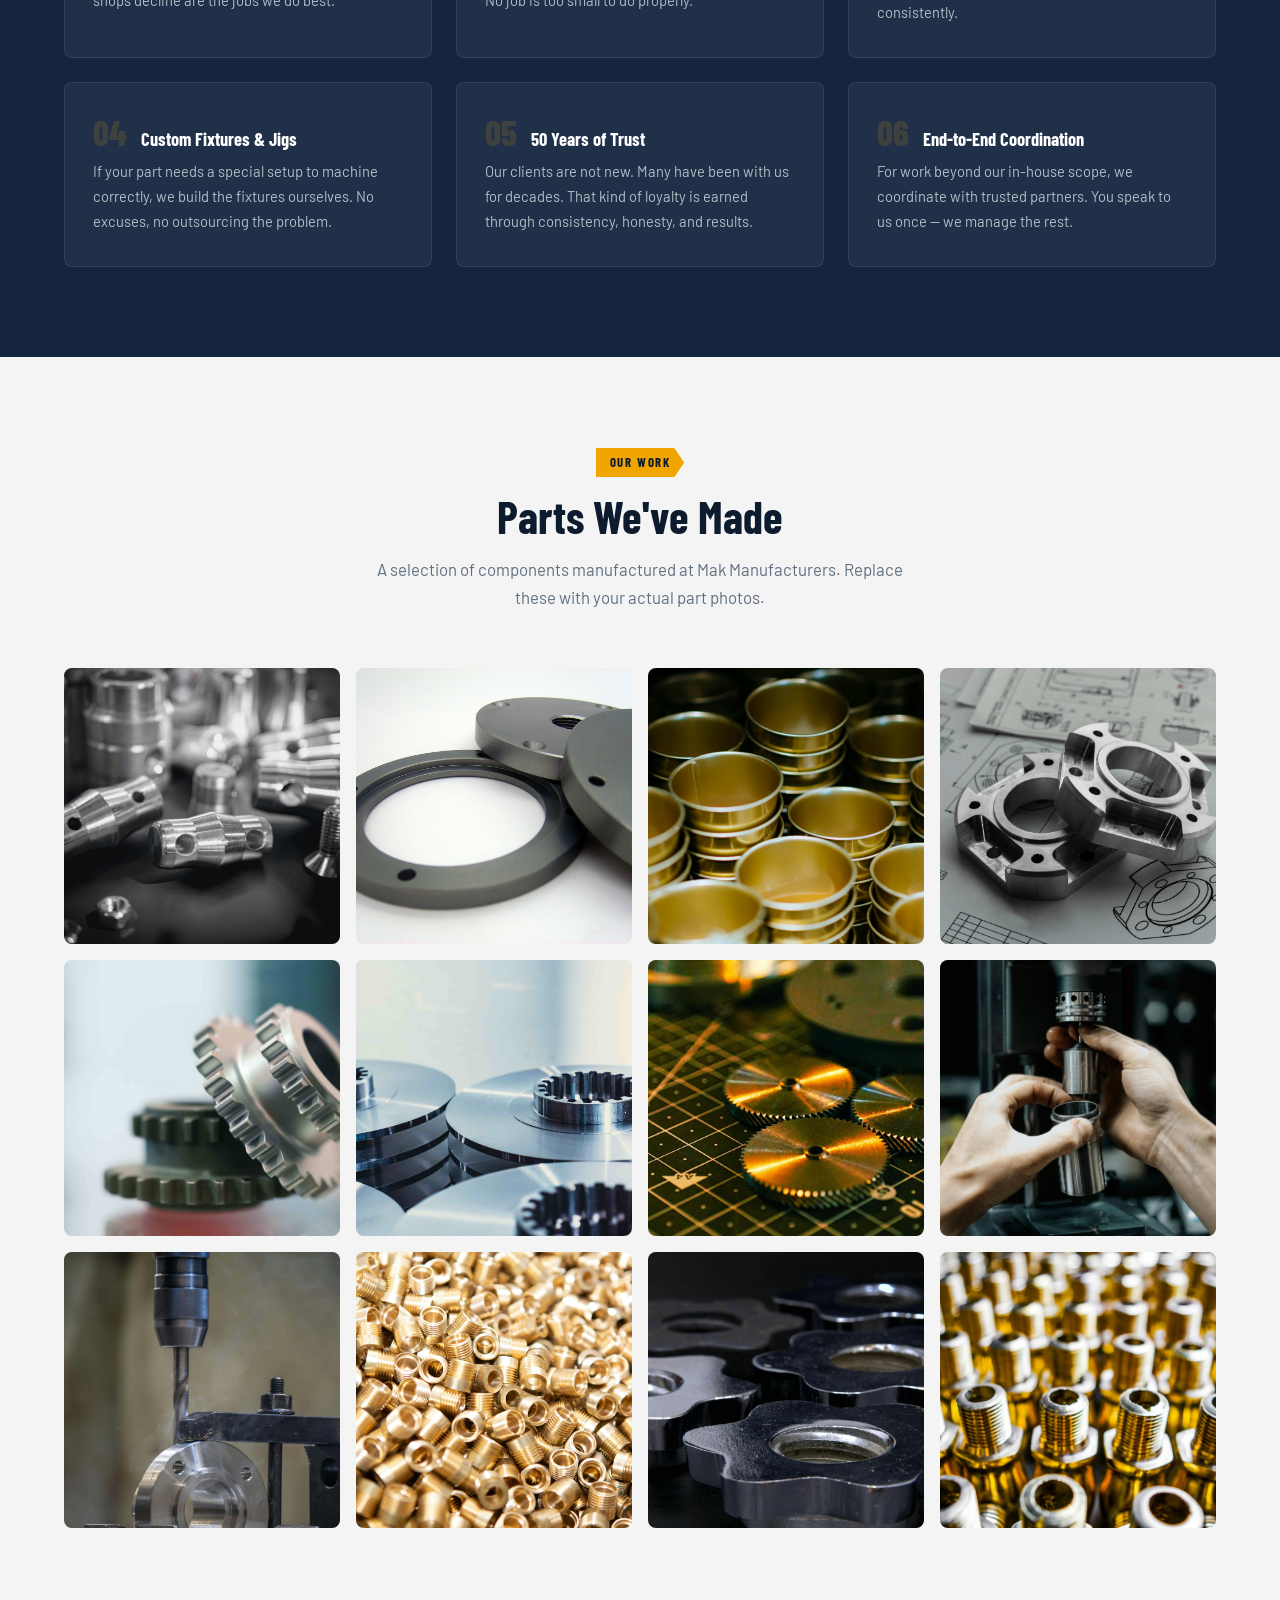
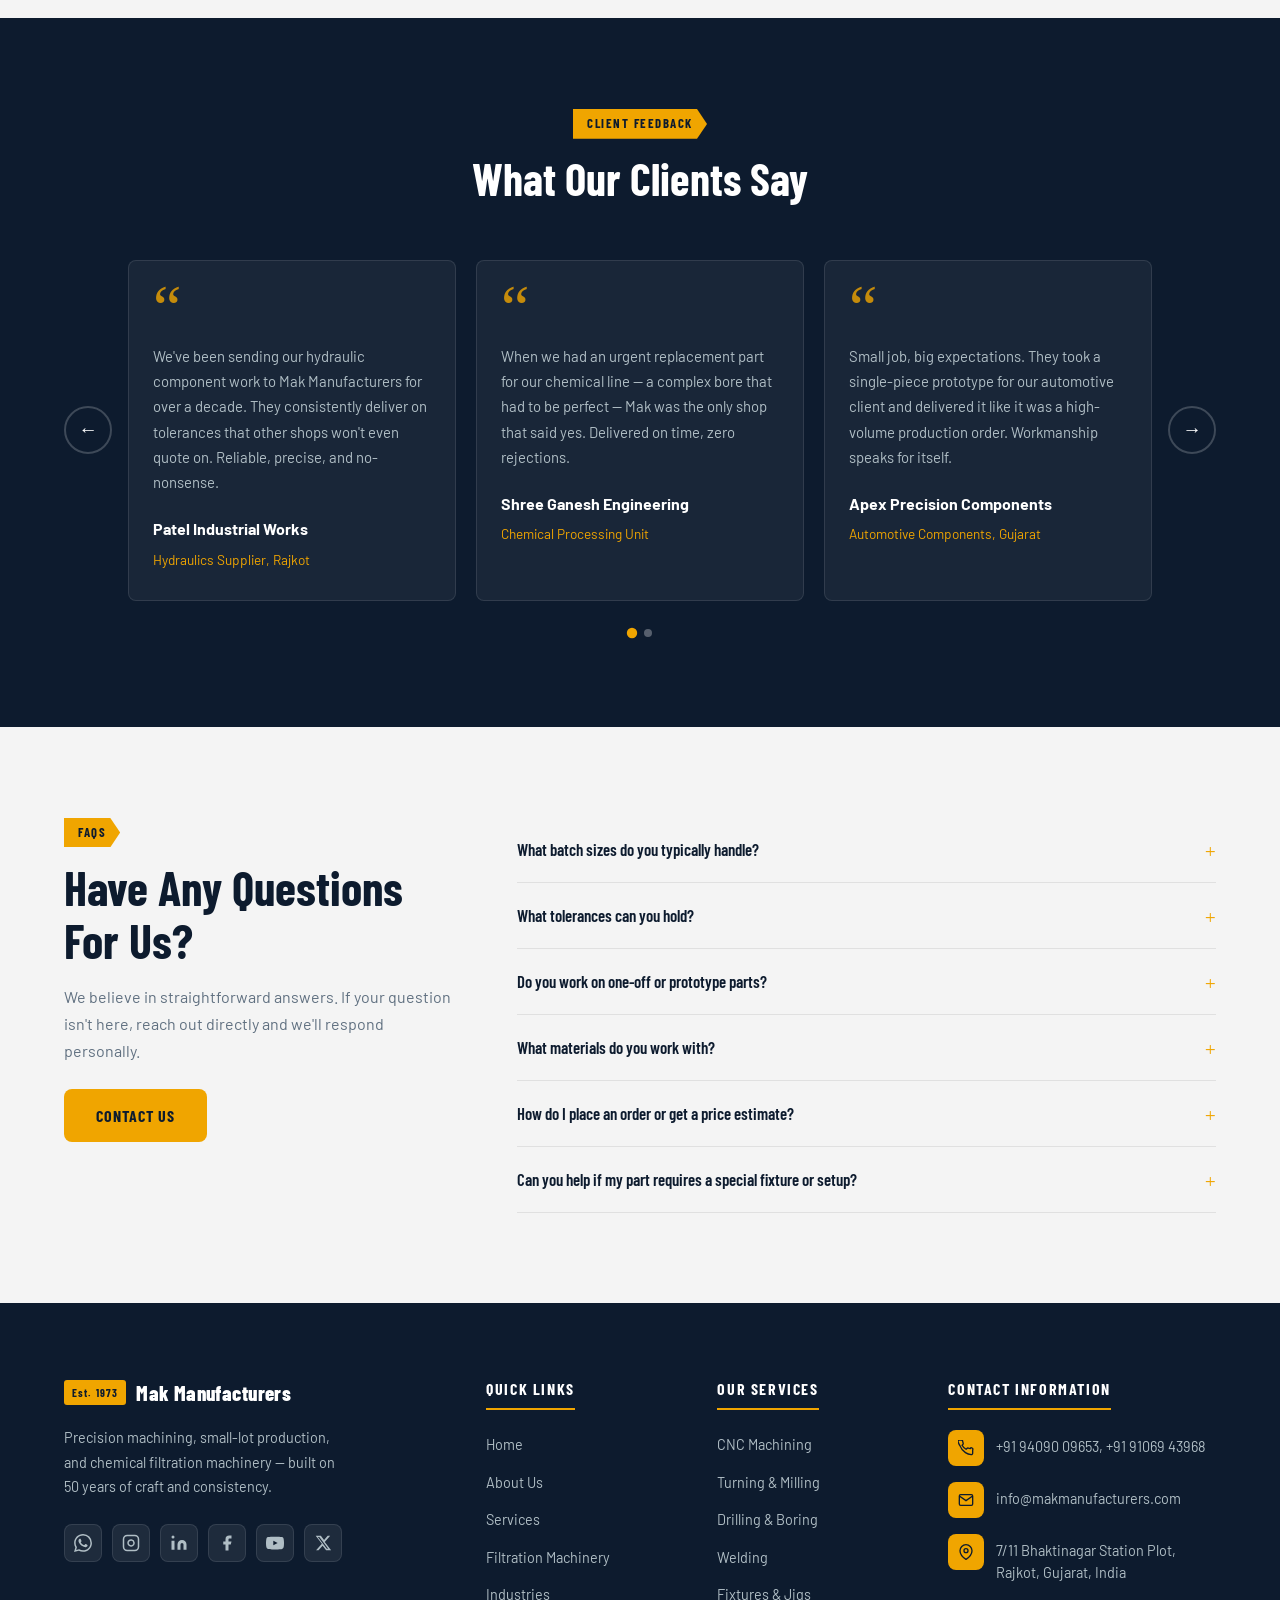
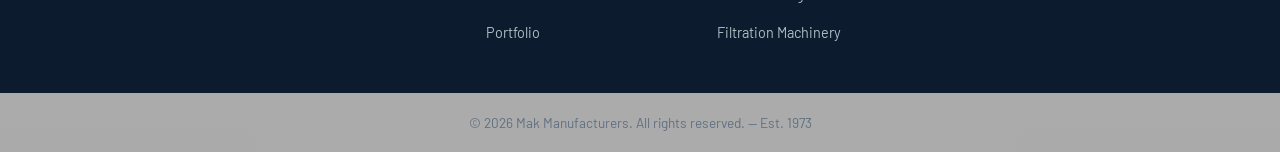
==== commit 5a2a472f: "Update index.html" ====
--- a/index.html
+++ b/index.html
@@ -955,7 +955,7 @@
                 </div>
                 <!-- Instagram -->
                 <a
-                  href="https://instagram.com/YOUR_HANDLE"
+                  href="https://instagram.com/makmanufacturers/"
                   target="_blank"
                   rel="noopener noreferrer"
                   class="social-btn"
@@ -974,7 +974,7 @@
                 </a>
                 <!-- LinkedIn -->
                 <a
-                  href="https://linkedin.com/company/YOUR_COMPANY_NAME"
+                  href="https://linkedin.com/in/mak-manufacturers-4b6834412/"
                   target="_blank"
                   rel="noopener noreferrer"
                   class="social-btn"
@@ -989,7 +989,7 @@
                 </a>
                 <!-- Facebook -->
                 <a
-                  href="https://facebook.com/YOUR_PAGE_NAME"
+                  href="https://facebook.com/profile.php?id=61590202513788"
                   target="_blank"
                   rel="noopener noreferrer"
                   class="social-btn"
@@ -1003,7 +1003,7 @@
                 </a>
                 <!-- YouTube -->
                 <a
-                  href="https://youtube.com/@YOUR_CHANNEL_HANDLE"
+                  href="https://youtube.com/@MakManufacturers"
                   target="_blank"
                   rel="noopener noreferrer"
                   class="social-btn"
@@ -1021,7 +1021,7 @@
                 </a>
                 <!-- Twitter / X -->
                 <a
-                  href="https://x.com/YOUR_HANDLE"
+                  href="https://x.com/MakManufacturer"
                   target="_blank"
                   rel="noopener noreferrer"
                   class="social-btn"
--- a/style.css
+++ b/style.css
@@ -1323,6 +1323,69 @@
 }
 
 /* ============================================================
+   WHATSAPP POPUP
+============================================================ */
+.wa-wrapper {
+  position: relative;
+  display: inline-flex;
+}
+.wa-popup {
+  display: none;
+  position: absolute;
+  bottom: calc(100% + 10px);
+  left: 50%;
+  transform: translateX(-50%);
+  background: var(--navy-2);
+  border: 1px solid rgba(255, 255, 255, 0.12);
+  border-radius: var(--radius);
+  padding: 8px;
+  min-width: 210px;
+  box-shadow: var(--shadow);
+  z-index: 100;
+  flex-direction: column;
+  gap: 4px;
+}
+.wa-popup.open {
+  display: flex;
+}
+/* Small arrow pointing down toward the icon */
+.wa-popup::after {
+  content: "";
+  position: absolute;
+  top: 100%;
+  left: 50%;
+  transform: translateX(-50%);
+  border: 6px solid transparent;
+  border-top-color: var(--navy-2);
+}
+.wa-popup a {
+  display: flex;
+  align-items: center;
+  justify-content: space-between;
+  gap: 12px;
+  padding: 9px 12px;
+  border-radius: 6px;
+  transition: background var(--transition);
+}
+.wa-popup a:hover {
+  background: rgba(255, 255, 255, 0.07);
+}
+.wa-label {
+  font-family: "Barlow Condensed", sans-serif;
+  font-weight: 700;
+  font-size: 0.8rem;
+  text-transform: uppercase;
+  letter-spacing: 0.08em;
+  color: var(--gold);
+  flex-shrink: 0;
+}
+.wa-number {
+  color: var(--text-light);
+  font-size: 0.85rem;
+  white-space: nowrap;
+}
+
+/* ============================================================
    ANIMATIONS
 ============================================================ */
 @keyframes fadeSlideIn {
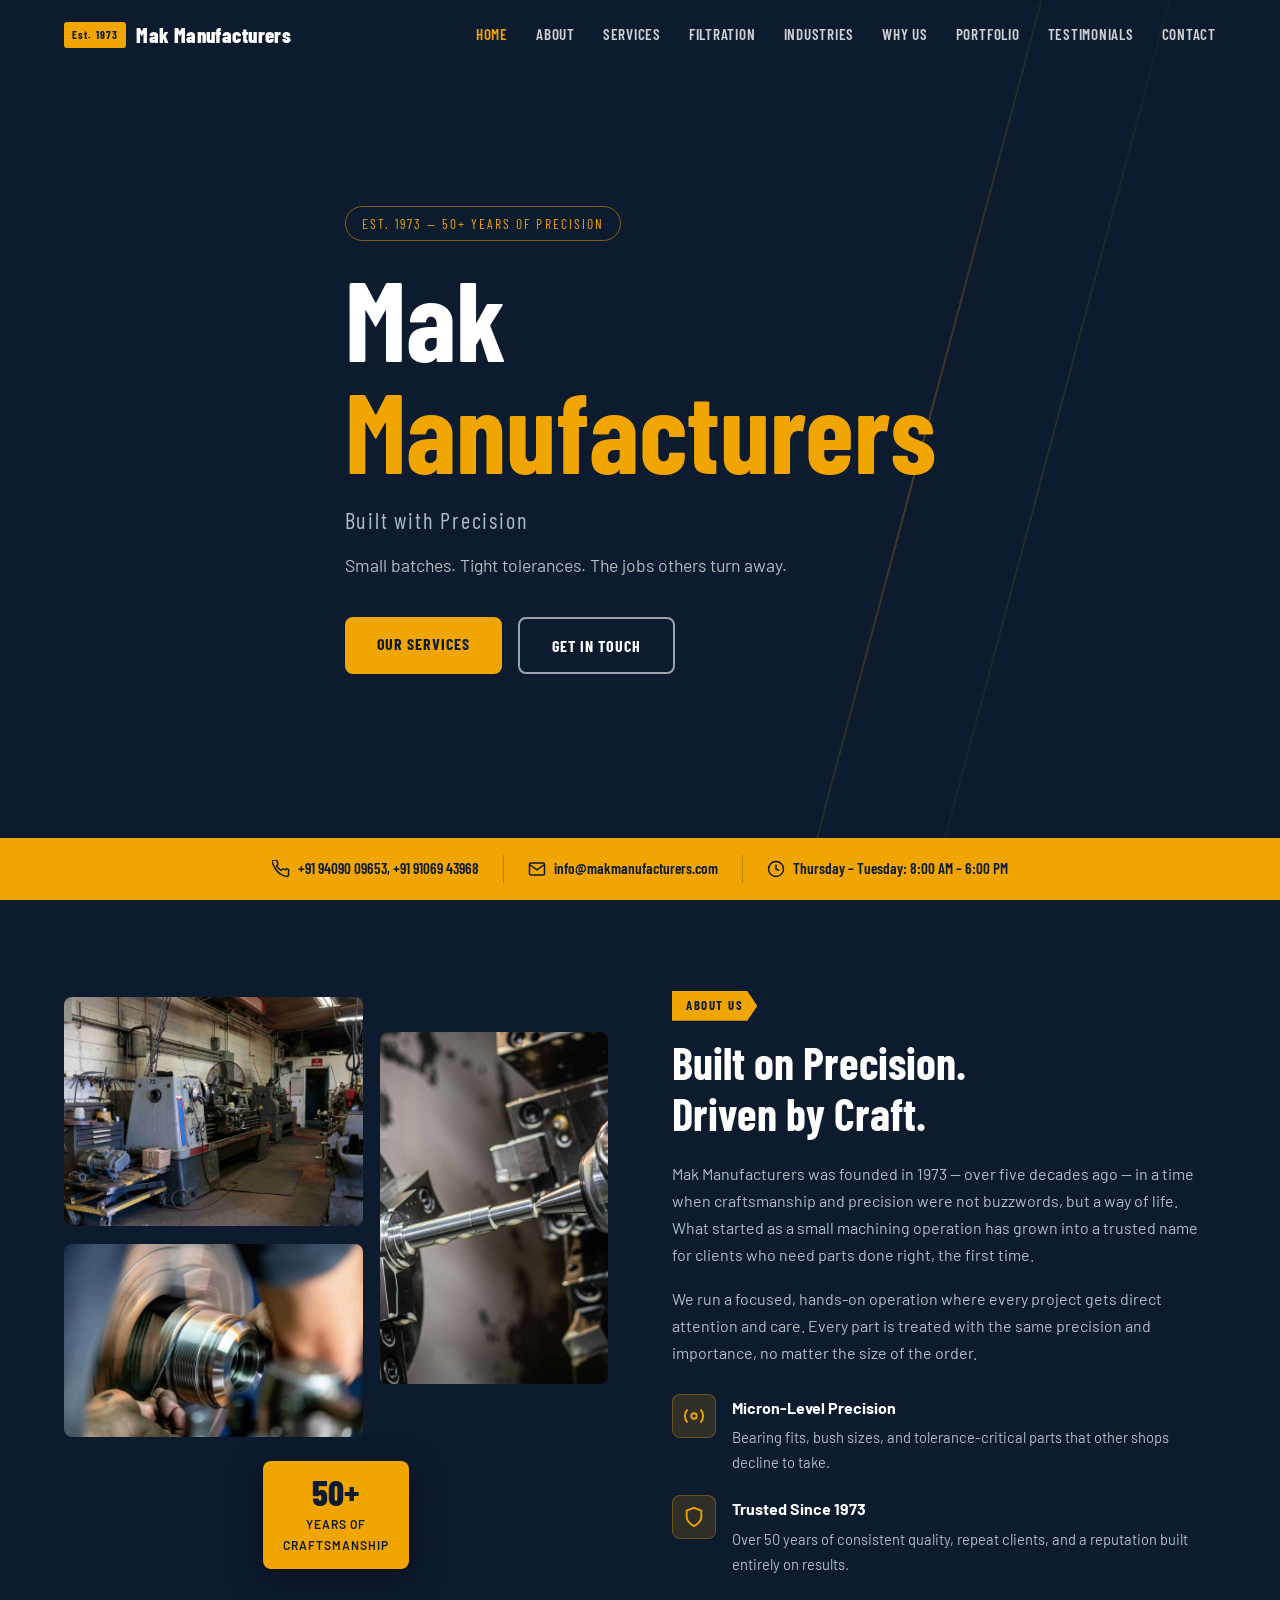
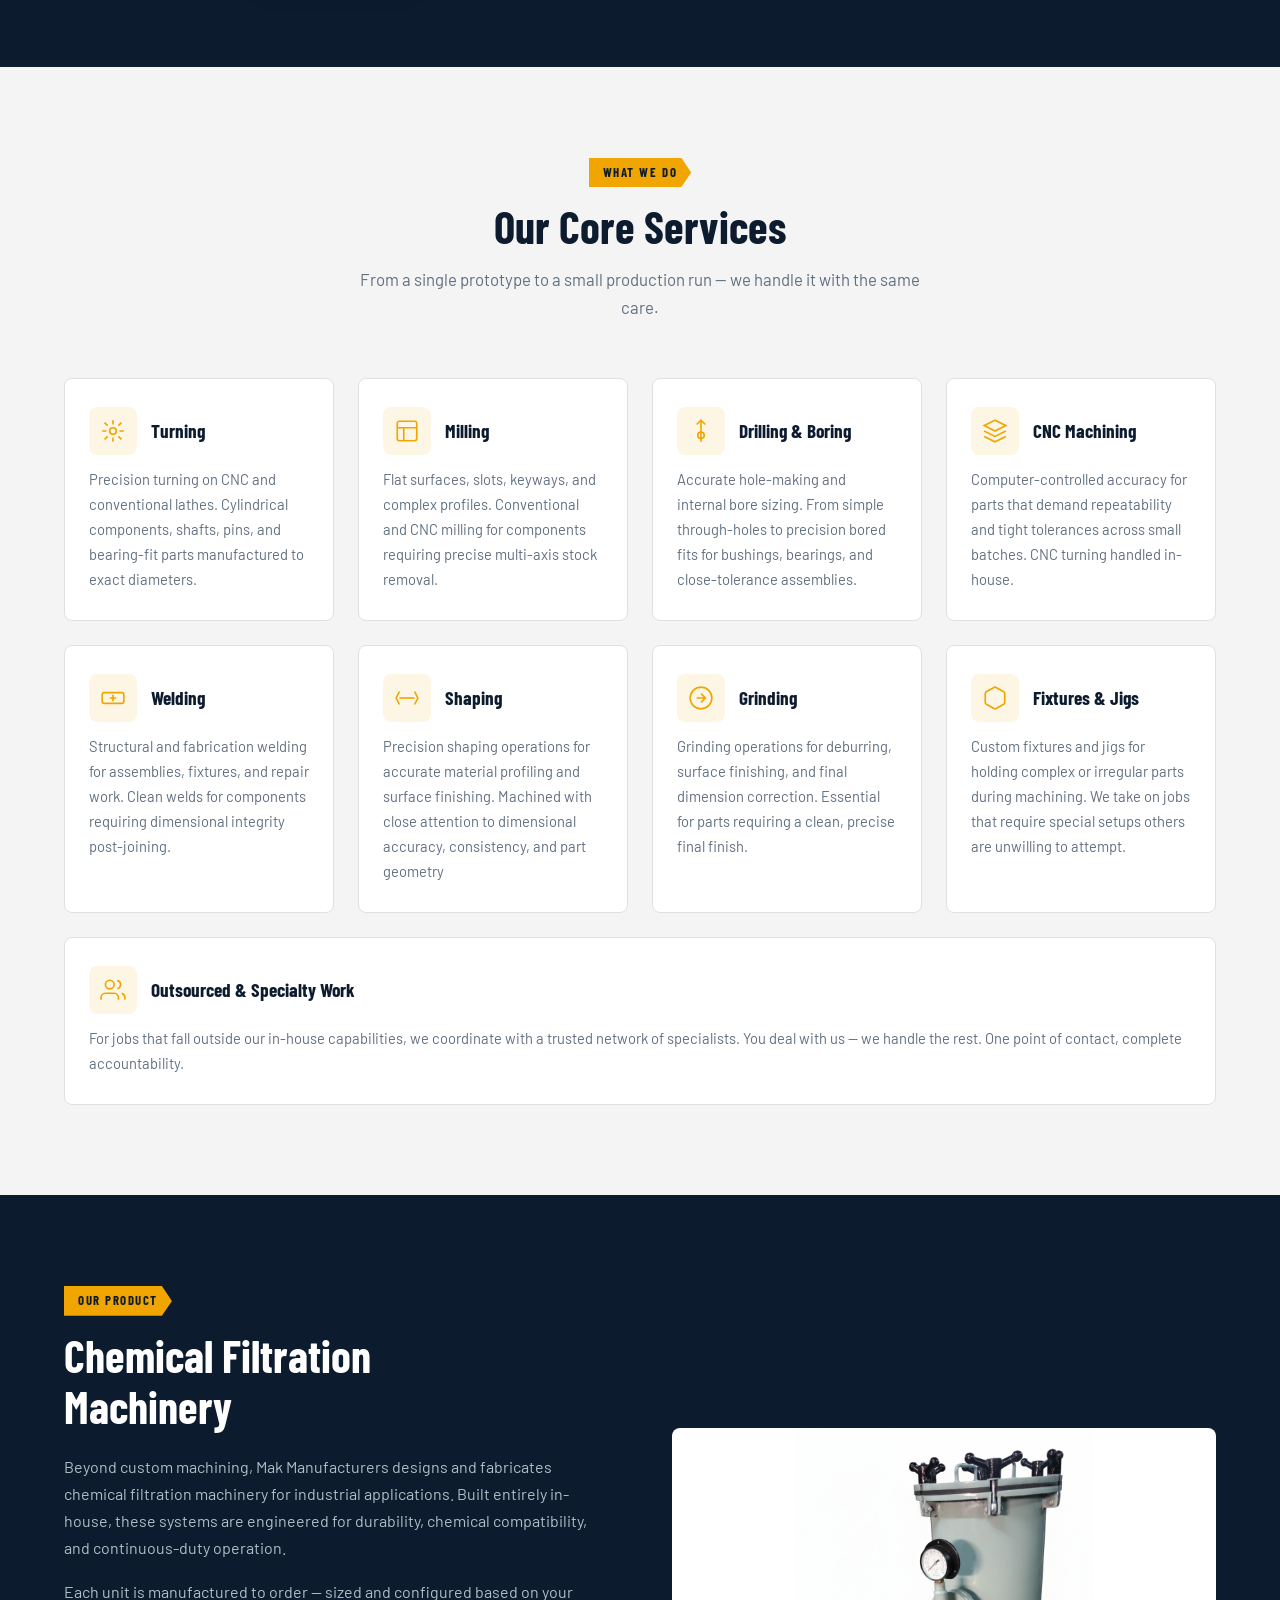
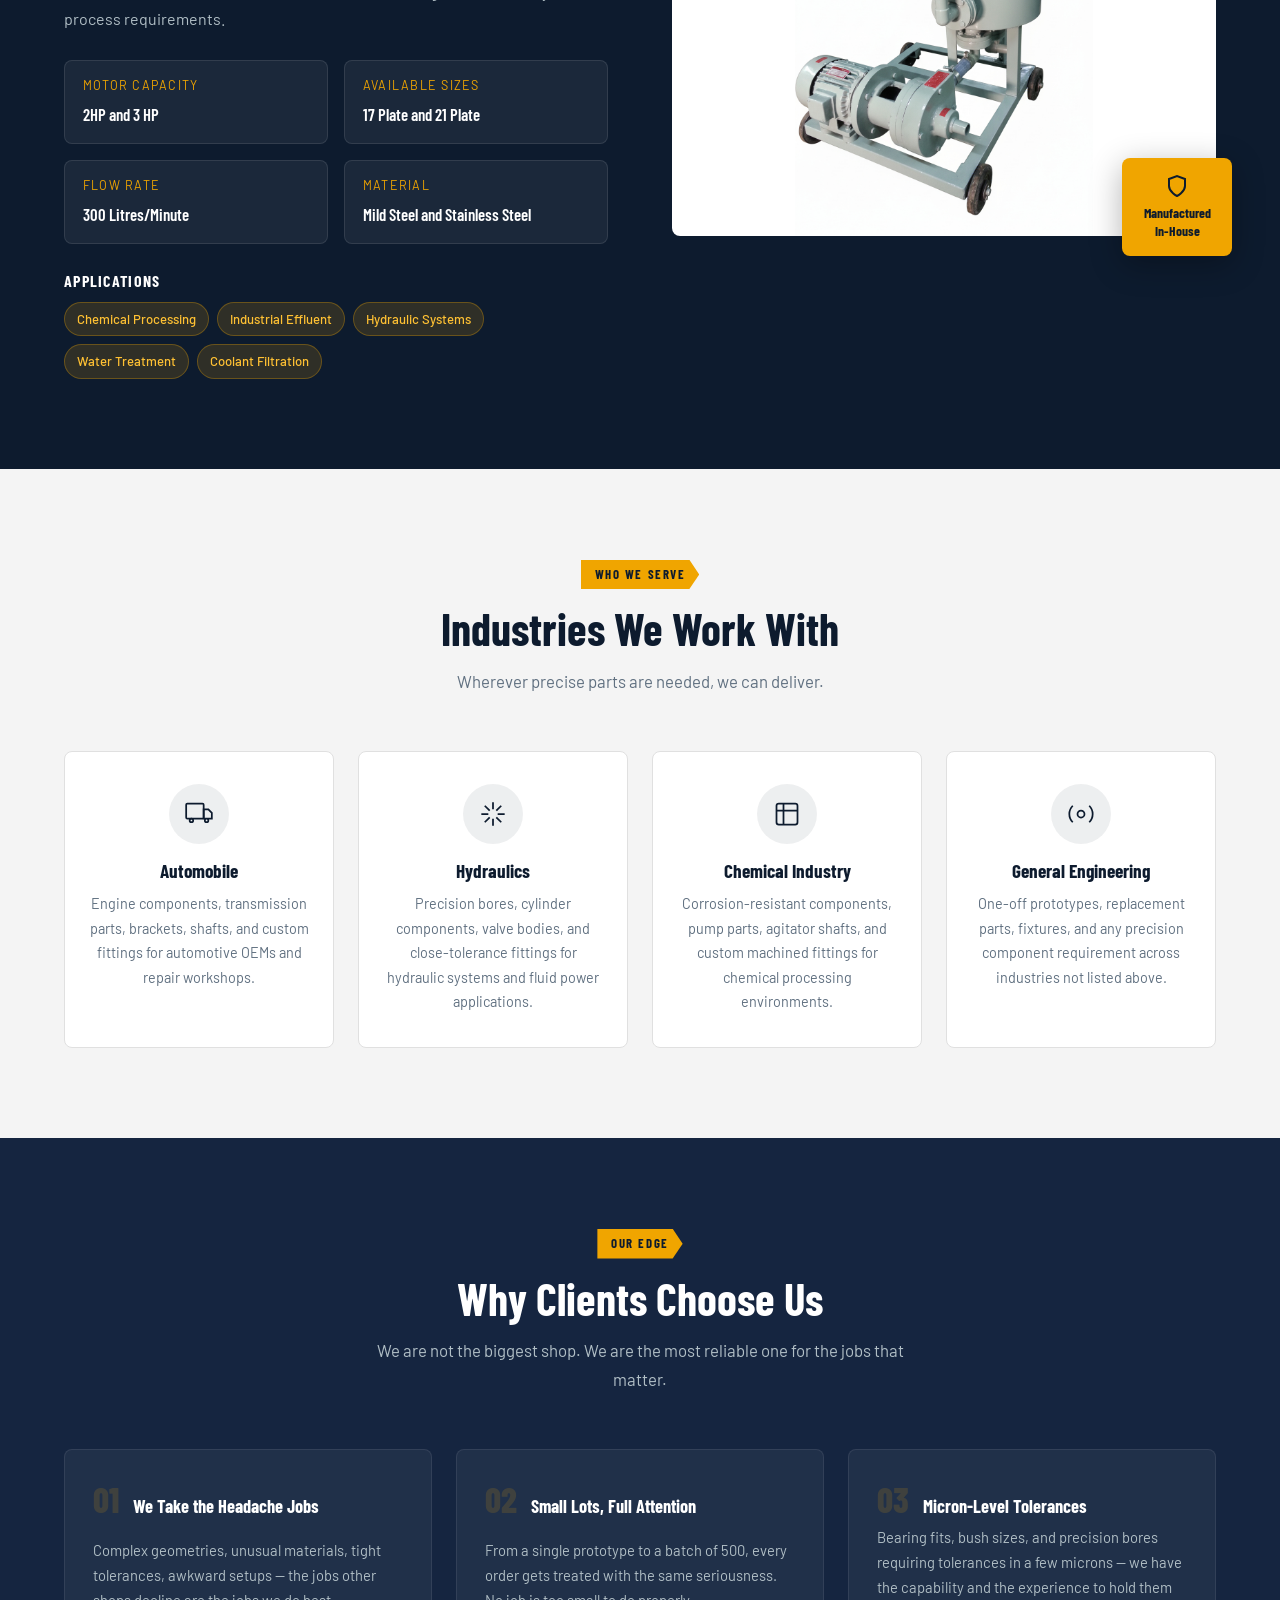
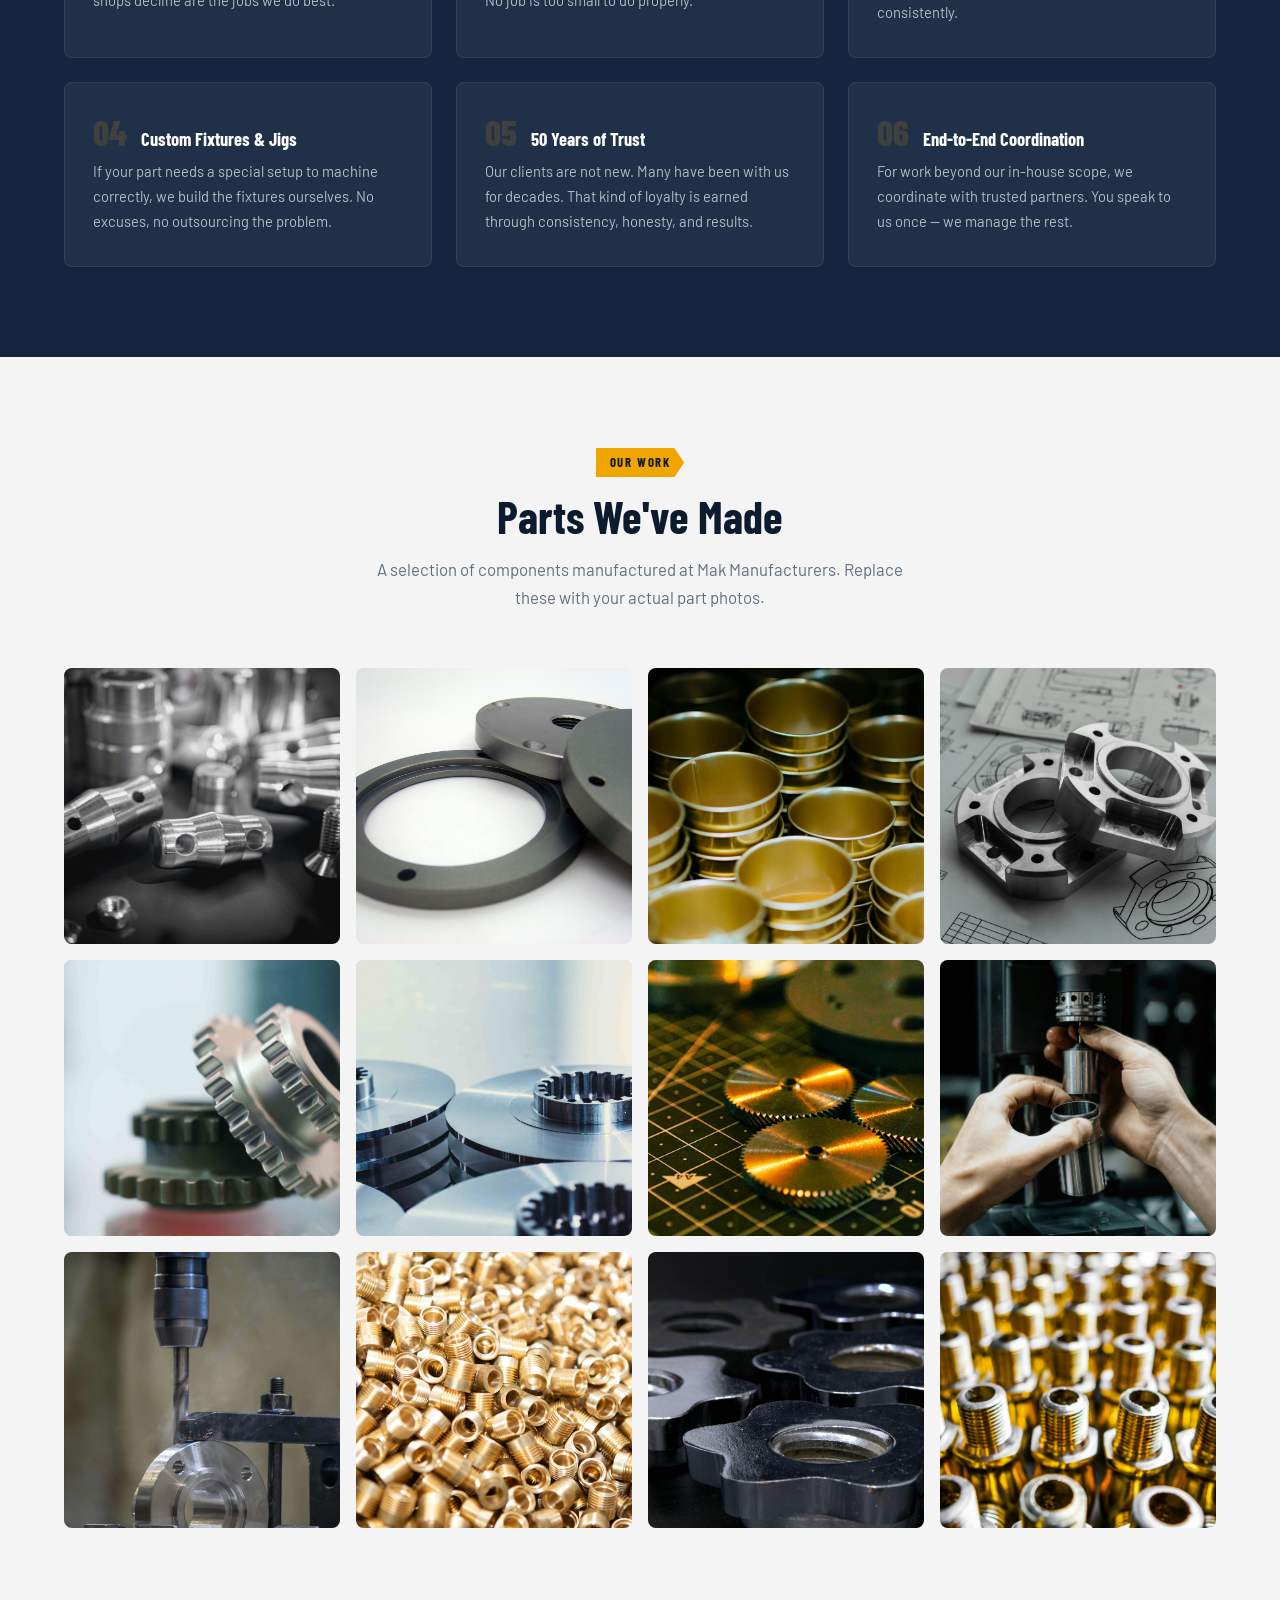
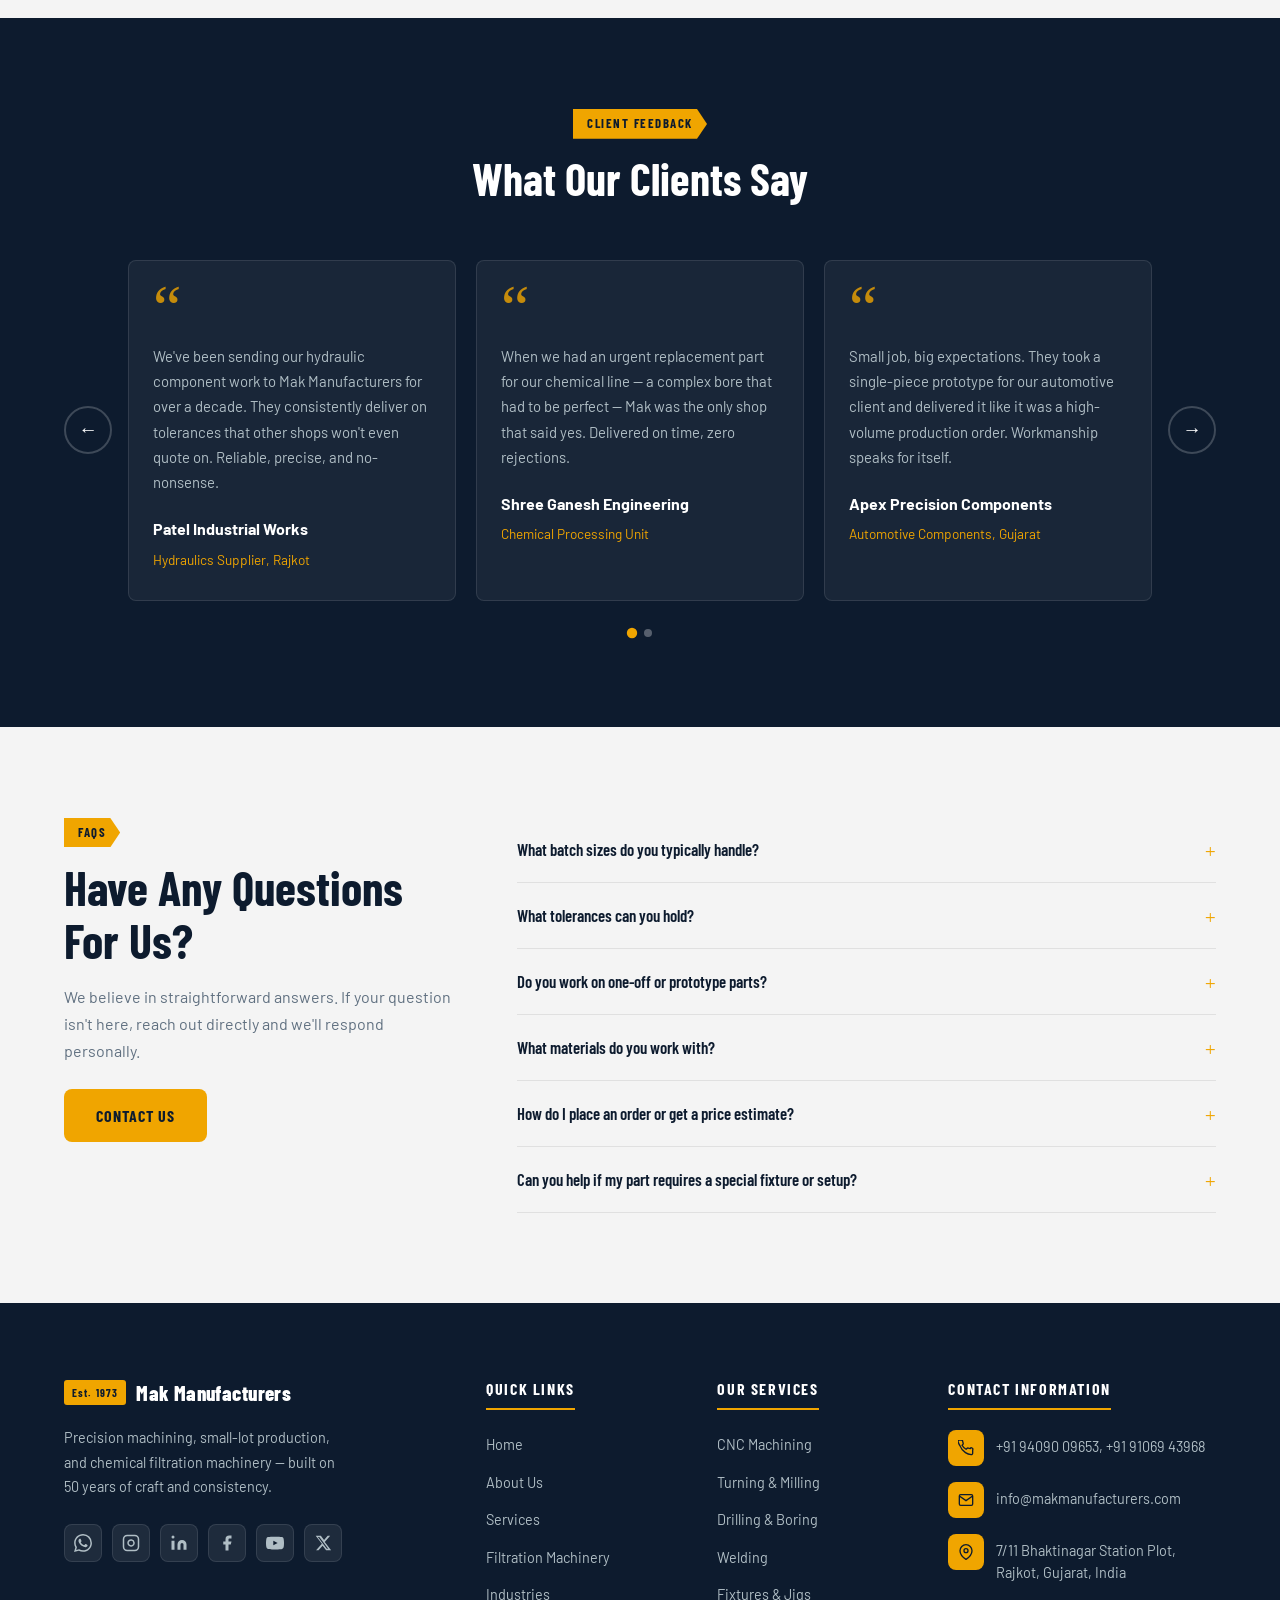
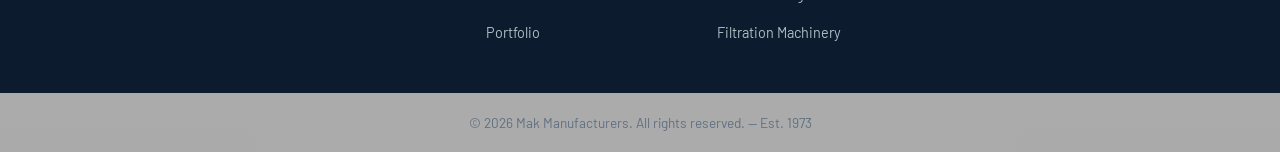
==== commit a53bad1c: "Update index.html" ====
--- a/index.html
+++ b/index.html
@@ -3,6 +3,7 @@
   <head>
     <meta charset="UTF-8" />
     <meta name="viewport" content="width=device-width, initial-scale=1.0" />
+    <link rel="icon" type="image/png" href="assets/favicon.png">
     <title>Mak Manufacturers | Precision Machining Since 1973</title>
     <link rel="preconnect" href="https://fonts.googleapis.com" />
     <link rel="preconnect" href="https://fonts.gstatic.com" crossorigin />
